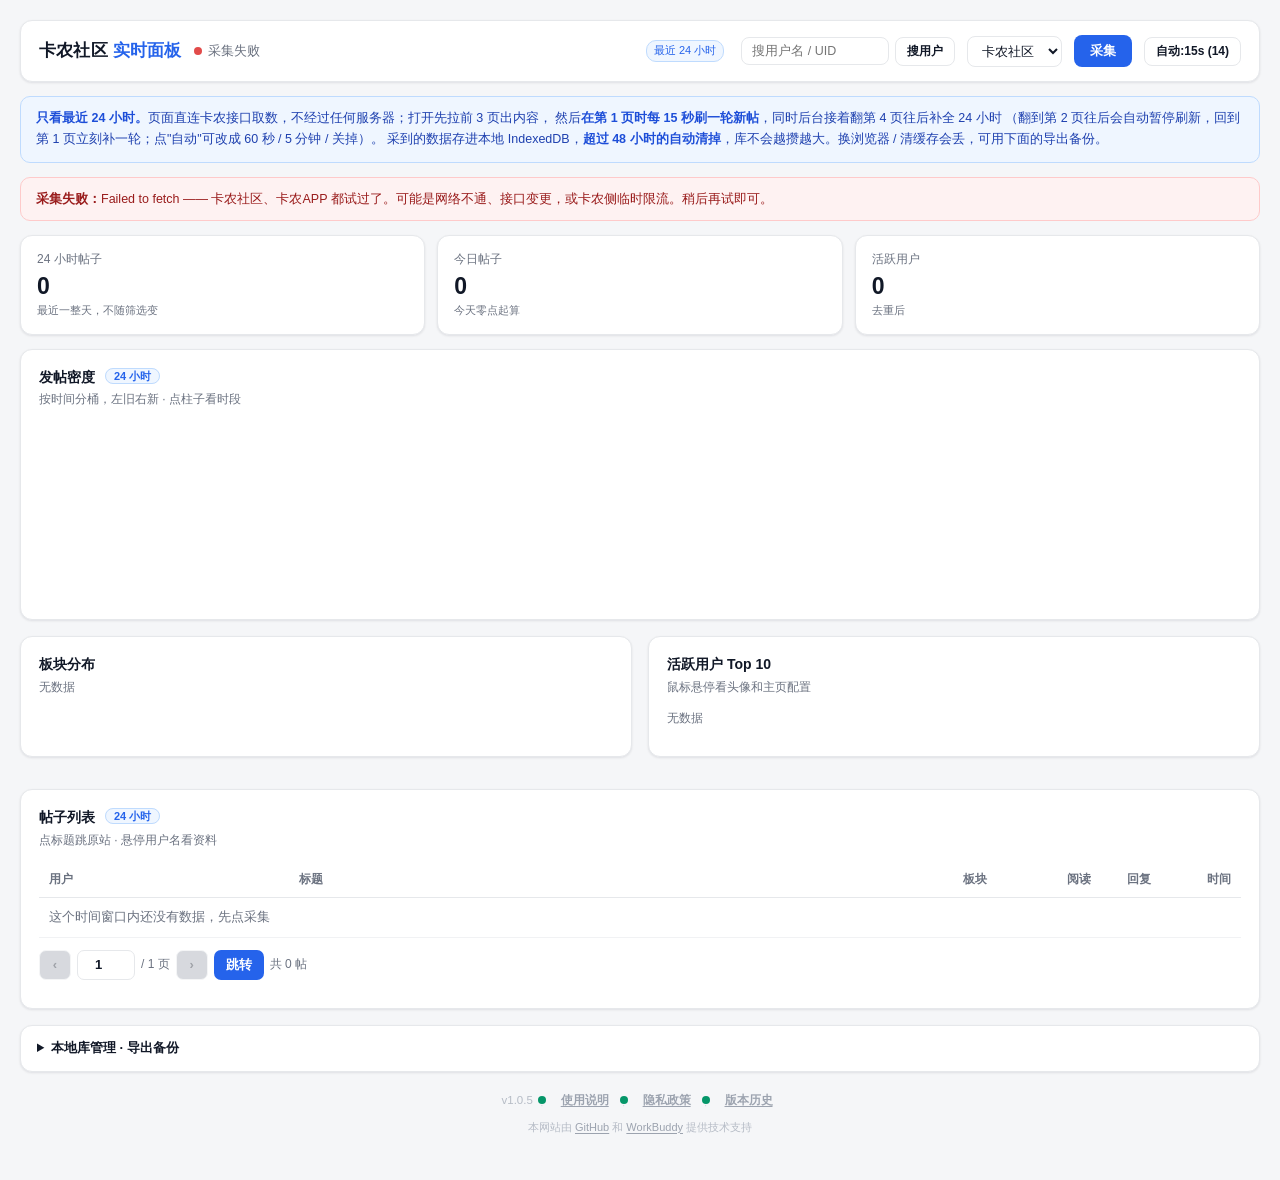
==== index.html @ 026015d4 "灯箱遮罩改纯黑: 浅色图不再被深蓝灰背景衬得发冷/偏蓝 原来是 rgba(17,24,39,.9) 偏蓝深灰, 白色截图/浅色图叠上去视觉上像被染蓝。 改成 rgba(0,0,0,.92), 对比中性" ====
<!DOCTYPE html>
<html lang="zh-CN">
<head>
<meta charset="utf-8">
<meta name="viewport" content="width=device-width,initial-scale=1">
<title>卡农社区实时面板</title>
<meta name="description" content="浏览器直连采集的卡农社区实时面板，数据存在本地，无需服务器">
<style>
  :root{
    --bg:#f5f6f8; --card:#ffffff; --line:#e6e8eb; --txt:#111827; --sub:#6b7280;
    --blue:#2563eb; --green:#059669;
    --shadow:0 1px 2px rgba(16,24,40,.04),0 1px 3px rgba(16,24,40,.06);
  }
  *{box-sizing:border-box;margin:0;padding:0}
  html{-webkit-text-size-adjust:100%}
  body{background:var(--bg);color:var(--txt);
    font-family:-apple-system,BlinkMacSystemFont,"Segoe UI","PingFang SC","Microsoft YaHei",sans-serif;
    font-size:14px;line-height:1.6;padding:20px;overflow-x:hidden}
  .wrap{max-width:1280px;margin:0 auto;width:100%}

  .top{display:flex;align-items:center;gap:12px;flex-wrap:wrap;
    background:var(--card);border:1px solid var(--line);border-radius:12px;
    padding:14px 18px;box-shadow:var(--shadow);margin-bottom:14px}
  .brand{font-size:17px;font-weight:700;letter-spacing:.2px}
  .brand span{color:var(--blue)}
  .dot{width:8px;height:8px;border-radius:50%;background:var(--green);
    margin-right:6px;display:inline-block;vertical-align:middle}
  .dot.run{animation:pulse 1.6s ease-in-out infinite}
  .dot.down{background:#e24b4a;animation:none}
  @keyframes pulse{0%,100%{opacity:1}50%{opacity:.35}}
  .meta{color:var(--sub);font-size:13px}
  .meta b{color:var(--txt);font-weight:600}
  .spacer{flex:1}
  button{background:var(--blue);color:#fff;border:0;border-radius:8px;padding:7px 16px;
    font-size:13px;font-weight:600;cursor:pointer;font-family:inherit}
  button:hover{background:#1d4ed8}
  button:disabled{background:#9ca3af;cursor:not-allowed}
  button.ghost{background:#fff;color:var(--txt);border:1px solid var(--line)}
  button.ghost:hover{background:#f3f4f6}
  button.sm{padding:5px 11px;font-size:12px}
  select{border:1px solid var(--line);border-radius:8px;padding:6px 10px;
    font-size:13px;font-family:inherit;background:#fff;color:var(--txt)}

  .grid{display:grid;grid-template-columns:repeat(auto-fit,minmax(150px,1fr));gap:12px;margin-bottom:14px}
  .kpi{background:var(--card);border:1px solid var(--line);border-radius:12px;
    padding:14px 16px;box-shadow:var(--shadow)}
  .kpi .lb{color:var(--sub);font-size:12px;margin-bottom:4px}
  .kpi .vl{font-size:23px;font-weight:700;font-variant-numeric:tabular-nums;line-height:1.2}
  .kpi .ex{color:var(--sub);font-size:11px;margin-top:2px}

  .row{display:grid;grid-template-columns:1fr 1fr;gap:16px;margin-bottom:16px}
  @media(max-width:900px){.row{grid-template-columns:1fr}}
  .panel{background:var(--card);border:1px solid var(--line);border-radius:12px;
    padding:16px 18px;box-shadow:var(--shadow);margin-bottom:16px}
  .panel h3{font-size:14px;font-weight:700;margin-bottom:2px}
  .panel .hint{color:var(--sub);font-size:12px;margin-bottom:12px}
  /* 页脚: 隐私政策入口, 灰小字, 不抢主内容 */
  .foot{text-align:center;margin:16px auto 24px}
  .foot .lk{background:none;border:0;padding:4px 6px;font-family:inherit;
    font-size:11.5px;color:#9ca3af;cursor:pointer;
    text-decoration:underline;text-underline-offset:2px}
  .foot .lk:hover{color:var(--blue)}
  .foot .ver{font-size:11.5px;color:#b6bcc6;font-variant-numeric:tabular-nums}
  .foot .dot{margin:0 5px;color:#d5d9e0;font-size:11.5px}
  .foot .cred{margin-top:7px;font-size:11px;color:#b6bcc6}
  .foot .cred a{color:#9ca3af;text-decoration:underline;text-underline-offset:2px}
  .foot .cred a:hover{color:var(--blue)}
  /* 隐私弹窗比资料卡宽, 内容还长: 给它自己的宽度 + 内部滚动 */
  #pop.wide{width:min(520px,calc(100vw - 36px))}
  #pop .pri{max-height:min(64vh,520px);overflow:auto;line-height:1.72;
    font-size:12.5px;color:#374151}
  #pop .pri h4{margin:0 0 10px;font-size:14px;color:var(--txt)}
  #pop .pri p{margin:0 0 9px}
  #pop .pri h5{margin:12px 0 5px;font-size:12.5px;color:var(--txt)}
  #pop .pri ul{margin:0 0 9px;padding-left:18px}
  #pop .pri li{margin:0 0 4px}
  #pop .pri code{font-family:ui-monospace,SFMono-Regular,Menlo,Consolas,monospace;
    font-size:11.5px;background:#f3f4f6;border-radius:4px;padding:1px 4px;word-break:break-all}
  #pop .pri .dim{color:var(--sub);font-size:11.5px;margin-top:12px}
  /* 全文弹窗: 标题 / 一行小信息 / 正文(可能带图) */
  #pop .fm{margin:0 0 10px;font-size:11.5px;color:var(--sub)}
  #pop .fx{white-space:pre-wrap;word-break:break-word;font-size:13px;line-height:1.8}
  /* 上面 #pop img 是给头像用的(54px 圆形), 会连正文图一起套进去 —— 这里必须把
     width/height/border-radius/object-fit 全部覆盖回来, 否则图全是 54px 小圆图 */
  #pop .fx img{width:auto;height:auto;max-width:100%;object-fit:contain;background:none;
    border-radius:8px;margin:9px 0;display:block;cursor:zoom-in}
  /* 搜出来的用户: 头像 + 名字 + 签名, 整行可点(点开资料卡) */
  #pop .sr{display:flex;align-items:center;gap:9px;padding:8px 6px;border-radius:8px;
    cursor:pointer;border-bottom:1px dashed #eceff3}
  #pop .sr:hover{background:#f6f8fa}
  #pop .sr .srhd{width:32px;height:32px;border-radius:50%;object-fit:cover;
    background:#eef0f3;flex:none}
  #pop .sr .srbd{flex:1;min-width:0}
  #pop .sr .srnm{font-size:13px;font-weight:600;color:var(--txt)}
  #pop .sr .srsg{font-size:11.5px;color:var(--sub);margin-top:2px;
    overflow:hidden;text-overflow:ellipsis;white-space:nowrap}
  #pop .sr .sruid{font-size:11px;color:var(--sub);flex:none;font-variant-numeric:tabular-nums}
  #pop .srhd.off,#pop .sr .srsg.off{opacity:.45}
  /* 命中关键词标黄。只对自己 esc 过的文本做, 不用接口那个 user_title(里面是 HTML) */
  #pop mark{background:#fef08a;color:inherit;border-radius:2px;padding:0 1px}
  #pop .fx.miss{color:var(--sub)}
  /* 表情: 正文和评论里都有 <img class="img-emoj">, 得跟文字同一行排(内联小图),
     不能像配图那样 display:block 占一整行, 也不能被头像规则套成 54px 圆图 */
  #pop .fx img.em,#pop .cm img.em{display:inline;width:auto;height:1.4em;
    vertical-align:-.3em;margin:0 1px;border-radius:0;background:none;cursor:default}
  /* 评论区: 挂在正文下面。默认不请求, 点「回复 N」或滚到底才加载(懒加载) */
  #pop .cmb{margin-top:14px;border-top:1px solid var(--line);padding-top:10px}
  #pop .cmb .more{display:block;width:100%;margin:0;padding:8px 0;border:0;
    background:#f6f8fa;border-radius:8px;color:var(--blue);font-size:12.5px;
    font-family:inherit;cursor:pointer}
  #pop .cmb .more:hover{background:#eef2f7}
  #pop .cmb .more[disabled]{color:var(--sub);cursor:default}
  #pop .cmb .nil{padding:15px 0;text-align:center;font-size:12px;color:var(--sub)}
  #pop .cm{display:flex;gap:9px;padding:9px 0;border-top:1px dashed #eceff3}
  #pop .cm:first-child{border-top:0}
  /* 头像规则 #pop img 是 54px, 评论头像要小得多 */
  #pop .cm .hd{width:24px;height:24px;border-radius:50%;object-fit:cover;
    background:#eef0f3;flex:none;margin-top:2px}
  #pop .cm .bd{flex:1;min-width:0}
  #pop .cm .th{display:flex;align-items:baseline;gap:6px;font-size:11.5px;color:var(--sub)}
  #pop .cm .un{font-weight:600;color:var(--txt);font-size:12.5px;cursor:pointer}
  #pop .cm .un:hover{color:var(--blue);text-decoration:underline}
  #pop .cm .op{color:#6d28d9;background:#f5f3ff;border-radius:9px;padding:0 6px;
    font-size:10.5px;font-weight:600;flex:none}
  #pop .cm .ap{margin-left:auto;flex:none}
  #pop .cm .tx{margin-top:3px;font-size:13px;line-height:1.75;color:#374151;
    white-space:pre-wrap;word-break:break-word}
  /* 评论里的图: 上面 #pop img(头像规则)会把没带 class 的图压成 54px 圆图, 这里统一兜住;
     同时原图动辄上千像素宽, 在 680px 弹窗里会撑满一屏 —— 限到 300px。
     头像(.hd)和表情(.em)在下面各自覆盖 */
  #pop .cm img{display:block;width:auto;height:auto;max-width:min(100%,300px);
    max-height:340px;object-fit:contain;background:none;border-radius:6px;
    margin:6px 0;cursor:zoom-in}
  #pop .cm .qt{margin-top:4px;padding:6px 9px;background:#f6f8fa;border-radius:6px;
    border-left:2px solid #dbe2ea;font-size:12px;color:var(--sub);line-height:1.7}
  #pop .cm .qt b{color:#475569;font-weight:600;margin-right:4px}
  /* meta 行里的「回复 N」可点 —— 点了才去加载评论 */
  #pop .fm .rp{color:var(--blue);cursor:pointer;border-bottom:1px dashed #bfdbfe}
  #pop .fm .rp:hover{color:#1d4ed8}
  /* 读全文的弹窗比文档弹窗再宽一点, 图才看得清 */
  #pop.wide.pic{width:min(680px,calc(100vw - 36px))}
  #pop.wide.pic .pri{max-height:min(74vh,760px)}
  .wtag{font-size:11px;font-weight:600;color:var(--blue);background:#eff6ff;
    border:1px solid #bfdbfe;border-radius:10px;padding:1px 8px;
    margin-left:6px;vertical-align:2px;white-space:nowrap}

  .bars{display:flex;align-items:flex-end;gap:2px;height:150px}
  .bars .b{flex:1;background:linear-gradient(180deg,#60a5fa,#2563eb);border-radius:3px 3px 0 0;
    min-height:2px;position:relative;transition:height .4s ease;cursor:pointer}
  .bars .b:hover{background:linear-gradient(180deg,#818cf8,#4f46e5)}
  /* 选中态必须写在 :hover 之后: 两者特异性相同(都是 3 个类), 后写的赢,
     否则鼠标停在选中的柱子上会闪回 hover 色 */
  .bars .b.on{background:linear-gradient(180deg,#fbbf24,#f59e0b)}
  .axis{display:flex;justify-content:space-between;color:var(--sub);font-size:11px;margin-top:6px}
  /* 点柱子后在这里显示它代表的时段, 空着时占位避免布局跳 */
  .pick{margin-top:8px;font-size:12px;color:var(--sub);min-height:18px}
  .pick b{color:var(--txt);font-variant-numeric:tabular-nums}

  .hbars{display:flex;flex-direction:column;gap:9px}
  .hb{display:grid;grid-template-columns:112px 1fr 46px;align-items:center;gap:10px;font-size:12.5px}
  .hb .nm{overflow:hidden;text-overflow:ellipsis;white-space:nowrap}
  .hb .tr{background:#f1f3f5;border-radius:5px;height:16px;overflow:hidden}
  .hb .fl{height:100%;border-radius:5px;background:linear-gradient(90deg,#a78bfa,#7c3aed);
    transition:width .5s ease}
  .hb .ct{text-align:right;color:var(--sub);font-variant-numeric:tabular-nums}

  table{width:100%;border-collapse:collapse;font-size:13px;table-layout:fixed}
  /* 列宽: 标题列不写宽度, 吃剩下的空间。用户名要给足(常见 4~10 个汉字),
     标题被截在 42 字左右, 再宽也是空着, 所以让给用户名。 */
  .c-usr{width:250px}
  .c-bd{width:88px}
  .c-n1,.c-n2{width:60px}
  .c-tm{width:80px}
  th{text-align:left;color:var(--sub);font-weight:600;font-size:12px;
    padding:8px 10px;border-bottom:1px solid var(--line);white-space:nowrap}
  td{padding:9px 10px;border-bottom:1px solid #f1f2f4;vertical-align:top}
  th.num{text-align:right}
  td.num{text-align:right;font-variant-numeric:tabular-nums}
  .tt{display:-webkit-box;-webkit-line-clamp:2;-webkit-box-orient:vertical;
    overflow:hidden;line-height:1.45}
  .tt a{color:var(--txt);text-decoration:none}
  .tt a:hover{color:var(--blue)}
  /* "全文"按钮: 标题被截在 42 字左右, 写不下的都进了正文, 只在正文更长时才给 */
  .fb{margin-left:7px;padding:1px 8px;border:1px solid var(--line);background:#fff;
    color:var(--blue);border-radius:20px;font-size:11px;font-family:inherit;
    cursor:pointer;white-space:nowrap}
  .fb:hover{background:#eff6ff}
  .tag{display:inline-block;font-size:11px;padding:1px 7px;border-radius:10px;
    background:#eff6ff;color:var(--blue);border:1px solid #bfdbfe;margin-right:5px}
  .tag.g{background:#ecfdf5;color:var(--green);border-color:#a7f3d0}
  /* 缩略图跟在标题下面, 不单独占一列 */
  .thumbs{display:flex;gap:6px;flex-wrap:wrap;margin-top:6px}
  .thumb{width:46px;height:46px;object-fit:cover;border-radius:6px;background:#f1f3f5;
    border:1px solid var(--line);cursor:zoom-in;transition:transform .15s ease}
  .thumb:hover{transform:scale(1.08);border-color:var(--blue)}
  /* 灯箱: 点缩略图看大图 */
  .lightbox{position:fixed;inset:0;background:rgba(0,0,0,.92);display:none;
    align-items:center;justify-content:center;z-index:9999;padding:24px}
  .lightbox.on{display:flex}
  .lightbox img{max-width:96%;max-height:88vh;object-fit:contain;border-radius:10px;background:#fff}
  /* 叉号必须用 SVG 画, 不能用 "×" 字符: × 的字形只占 cap-height 区域,
     下方 descender 是空的, 视觉中心比行盒中心偏上, 怎么调 line-height
     都跟圆圈不同心。SVG 路径是对称的, 天然居中。 */
  .lb-close{position:absolute;top:18px;right:18px;width:40px;height:40px;
    display:flex;align-items:center;justify-content:center;padding:0;
    background:rgba(255,255,255,.14);color:#fff;border:0;border-radius:50%;cursor:pointer}
  .lb-close:hover{background:rgba(255,255,255,.26)}
  /* 多图左右切换。小屏也要能点, 触控区不小于 44px */
  .lb-nav{position:absolute;top:50%;margin-top:-22px;width:44px;height:44px;
    display:flex;align-items:center;justify-content:center;padding:0;
    background:rgba(255,255,255,.14);color:#fff;border:0;border-radius:50%;cursor:pointer}
  .lb-nav:hover{background:rgba(255,255,255,.26)}
  .lb-nav.prev{left:14px}
  .lb-nav.next{right:14px}
  .lb-nav[hidden]{display:none}          /* 单图时两个箭头都不出现 */
  /* 子元素的点事件全部忽略, 否则 e.target 会变成 svg/path,
     判断"点在按钮上"就失效了 */
  .lb-close svg,.lb-nav svg{pointer-events:none}
  .lb-count{position:absolute;left:50%;bottom:18px;transform:translateX(-50%);
    color:#fff;font-size:13px;background:rgba(0,0,0,.45);
    padding:5px 13px;border-radius:20px;font-variant-numeric:tabular-nums}
  .pager{display:flex;align-items:center;gap:6px;flex-wrap:wrap;margin-top:12px}
  .pg{min-width:32px;height:30px;padding:0 9px;border:1px solid var(--line);
    background:#fff;color:var(--txt);border-radius:7px;font-size:13px;
    font-weight:600;cursor:pointer;font-family:inherit}
  .pg:hover:not(:disabled):not(.on){background:#f3f4f6}
  .pg.on{background:var(--blue);border-color:var(--blue);color:#fff}
  .pg:disabled{opacity:.4;cursor:not-allowed}
  /* 帖子多的时候有八九十页, 铺按钮点不完 —— 改成"翻页 + 直接输页码" */
  .pgn{width:58px;height:30px;border:1px solid var(--line);border-radius:7px;
    text-align:center;font-size:13px;font-weight:600;font-family:inherit;
    color:var(--txt);background:#fff;padding:0 4px}
  .pgt{color:var(--sub);font-size:12px}
  .pggo{height:30px;padding:0 12px;border:0;background:var(--blue);color:#fff;
    border-radius:7px;font-size:13px;font-weight:600;cursor:pointer;font-family:inherit}
  .pgc{color:#6b7280;font-size:12px}

  .av{width:28px;height:28px;border-radius:50%;object-fit:cover;background:#eef0f3;
    vertical-align:middle;margin-right:7px;flex:0 0 auto}
  .usr{display:flex;align-items:center;overflow:hidden;cursor:pointer}
  .usr:active{opacity:.6}
  .usr .nm{flex:1 1 auto;min-width:0;overflow:hidden;text-overflow:ellipsis;white-space:nowrap}
  /* 用户组徽章: 取自 userHomev3 的 group_name, 和 getUserInfo 的「用户组」一致, 不用多请求 */
  .grp{display:none;flex:0 0 auto;font-size:11px;color:#6d28d9;background:#f5f3ff;
    border:1px solid #ddd6fe;border-radius:5px;padding:1px 5px;margin-left:6px;
    white-space:nowrap;line-height:1.5}
  /* 小屏用的元信息行(时间/阅读/回复), 桌面端有表头就不需要 */
  .met{display:none;align-items:center;font-size:12px;color:var(--sub);
    margin-top:6px;white-space:nowrap}
  .met i{font-style:normal;margin-right:3px}
  .met b{color:var(--txt);font-weight:600;font-variant-numeric:tabular-nums}
  .met .sep{margin:0 7px;color:#d1d5db}
  /* 信息流里的「回复 N」: 做成按钮, 点了开评论弹窗。
     <button> 自带焦点环 —— 点完会留一圈蓝框, 看着像没点掉的高亮。去掉它,
     悬停/聚焦统一用下划线反馈(键盘用户照样看得出焦点在哪)。 */
  .rc{margin:0;padding:0;border:0;background:none;font:inherit;color:var(--blue);
    cursor:pointer;font-variant-numeric:tabular-nums;
    -webkit-tap-highlight-color:transparent}
  .rc:hover,.rc:focus,.rc:focus-visible{text-decoration:underline;outline:none}
  /* 顶部搜用户 */
  .qbox{display:flex;align-items:center;gap:6px}
  .qbox input{border:1px solid var(--line);border-radius:8px;padding:6px 10px;
    font-family:inherit;font-size:12.5px;width:148px;color:var(--txt);background:#fff}
  .qbox input:focus{outline:none;border-color:var(--blue)}
  .qbox input::-webkit-search-cancel-button{cursor:pointer}

  .note{background:#eff6ff;border:1px solid #bfdbfe;border-radius:10px;
    padding:11px 15px;margin-bottom:14px;font-size:12.5px;color:#1e40af;line-height:1.7}
  .note b{color:#1d4ed8}
  .warn{background:#fffbeb;border:1px solid #fde68a;border-radius:10px;
    padding:11px 15px;margin-bottom:14px;font-size:12.5px;color:#78350f;line-height:1.7}
  .warn b{color:#92400e}
  .err{background:#fef2f2;border:1px solid #fecaca;border-radius:10px;
    padding:11px 15px;margin-bottom:14px;font-size:12.5px;color:#991b1b;display:none}
  /* 微信 / QQ 里打不开下载, 提前把出路写在导出按钮下面(琥珀色, 跟上面的报错区分开) */
  .apptip{display:none;margin-top:10px;background:#fffbeb;border:1px solid #fde68a;
    border-radius:10px;padding:10px 13px;font-size:12.5px;color:#92400e;line-height:1.65}
  .apptip b{color:#b45309}

  #msk{position:fixed;inset:0;background:rgba(15,23,42,.42);z-index:98;display:none}
  /* 用户资料卡: 点用户名弹出。手机没有 hover, 所以是点开 + 关闭按钮, 不是悬停浮层 */
  #pop{position:fixed;z-index:99;display:none;background:#fff;border:1px solid var(--line);
    border-radius:14px;box-shadow:0 12px 40px rgba(15,23,42,.22);padding:17px 16px 16px;
    width:274px;max-width:calc(100vw - 36px);font-size:13px;pointer-events:auto;
    left:50%;top:50%;transform:translate(-50%,-50%)}
  #pop img{width:54px;height:54px;border-radius:50%;object-fit:cover;background:#eef0f3;
    flex:0 0 auto}
  #pop .nm2{font-weight:700;font-size:14.5px;color:var(--txt);text-decoration:none;
    display:inline-block;max-width:170px;overflow:hidden;text-overflow:ellipsis;
    white-space:nowrap;vertical-align:bottom}
  #pop .nm2:hover{text-decoration:underline}
  #pop .rd{color:var(--sub);font-size:12px;margin-top:3px}
  #pop .st{display:flex;gap:16px;margin-top:11px;padding-top:11px;
    border-top:1px solid var(--line);font-size:12px;color:var(--sub)}
  #pop .st b{display:block;font-size:15px;color:var(--txt);font-variant-numeric:tabular-nums}
  /* 个性签名: 跟"用户组"同一套 .kv 布局(左标签 / 右内容), 只是内容色改成正文灰 */
  #pop .kv.sg{align-items:baseline;gap:12px}
  #pop .kv.sg span{flex:none}
  #pop .kv.sg b{flex:1;min-width:0;color:#374151;font-weight:400;
    font-size:12px;line-height:1.55;text-align:right;word-break:break-word}
  /* 灰框: 锁主页 和 被隐藏的板块(动态/荣誉/帖子)都用它 —— 都是"看不到",
     没必要一个琥珀一个灰去区分。看得到的板块不显示, 只报看不见的。 */
  #pop .lm{margin-top:9px;font-size:12px;color:#334155;background:#f1f5f9;
    border:1px solid #cbd5e1;border-radius:8px;padding:6px 9px}
  #pop .hid{margin-top:7px;font-size:12px;color:#334155;background:#f1f5f9;
    border:1px solid #cbd5e1;border-radius:8px;padding:6px 9px}
  /* 封禁提示: 红框, 跟上面灰框(锁主页/板块不可见)区分 —— 那是"看不到", 这是"被处罚" */
  #pop .ban{display:flex;gap:7px;align-items:flex-start;margin-top:9px;
    font-size:12px;color:#991b1b;background:#fef2f2;
    border:1px solid #fecaca;border-radius:8px;padding:7px 9px;line-height:1.5}
  #pop .ban svg{flex:none;width:14px;height:14px;margin-top:2px}
  #pop .ban .bt{font-weight:700}
  #pop .ban .bd{color:#b91c1c;margin-top:2px}
  #pop .hid .hr{display:flex;justify-content:space-between;gap:10px}
  #pop .hid .hr + .hr{margin-top:3px;padding-top:3px;border-top:1px dashed #dbe2ea}
  #pop .hid .hr b{font-weight:600;color:#475569}
  #pop .kv{display:flex;justify-content:space-between;align-items:center;
    margin-top:9px;font-size:12px;color:var(--sub)}
  #pop .kv b{color:#6d28d9;font-size:12.5px}
  /* 动态/帖子的权限说明(仅粉丝可见 / 仅自己可见): 琥珀色, 跟上面"锁主页"一个色系 */
  /* 资料框: 换另一端去查(有人锁了主页, 换端往往能看到) */
  /* 左: 资料来源   右: 换端(灰色小字, 不抢蓝色"打开主页"的视觉) */
  /* 来源圆圈组: 就占一行靠右摆(以前左边还有"资料来源"四个字, 现在去掉了) */
  #pop .tail{display:flex;align-items:baseline;justify-content:flex-end;
    gap:8px 10px;margin-top:12px;flex-wrap:wrap}
  /* 来源切换做成圆圈单选: 几个来源一次全列出来, 点一下直达 ——
     以前只给"下一个", 想换到第三个得连点两下 */
  #pop .srcs{display:flex;gap:10px;flex-wrap:wrap;justify-content:flex-end}
  #pop .sw{margin:0;padding:0;border:0;background:none;font-family:inherit;
    font-size:11px;color:#9ca3af;cursor:pointer;
    display:inline-flex;align-items:center;gap:4px;white-space:nowrap}
  #pop .sw i{flex:none;width:11px;height:11px;border:1px solid #d1d5db;
    border-radius:50%;background:none}
  #pop .sw:hover{color:var(--blue)}
  #pop .sw:hover i{border-color:var(--blue)}
  #pop .sw.on{color:var(--blue);font-weight:600}
  /* 选中: 圈变蓝 + 中心一个实心点。用 radial-gradient 挖空中间, 不依赖弹窗底色 */
  #pop .sw.on i{border-color:var(--blue);
    background:radial-gradient(circle at 50% 50%, var(--blue) 0 2.5px, transparent 3px)}
  #pop .go{display:block;margin-top:11px;text-align:center;padding:8px 0;
    background:var(--blue);color:#fff;border-radius:9px;text-decoration:none;
    font-weight:600;font-size:13px}
  #pop .x{position:absolute;top:9px;right:10px;width:28px;height:28px;
    display:flex;align-items:center;justify-content:center;padding:0;
    border:0;background:#f3f4f6;color:#6b7280;border-radius:50%;cursor:pointer}
  #pop .x svg{pointer-events:none}
  #pop .x:hover{background:#e5e7eb;color:var(--txt)}

  details{background:var(--card);border:1px solid var(--line);border-radius:12px;
    padding:12px 16px;box-shadow:var(--shadow);margin-bottom:16px}
  summary{cursor:pointer;font-size:13px;font-weight:700;color:var(--txt)}
  details .body{margin-top:12px;font-size:12.5px;color:var(--sub);line-height:1.8}
  details .body b{color:var(--txt)}
  .kv{display:grid;grid-template-columns:auto 1fr;gap:4px 14px;margin:8px 0}
  .kv span:nth-child(odd){color:var(--sub)}
  .kv span:nth-child(even){color:var(--txt);font-variant-numeric:tabular-nums}
  /* 请求标识(UA)有 150+ 字符, 手机上单行省略号等于没写。默认截 2 行, 点「展开」看全。
     注意 .uat 是 .uav 的长子, 会被上面 nth-child(odd) 套成灰色, 得自己把颜色定回来 */
  .uav{font-size:12px;line-height:1.55;color:var(--txt)}
  .uat{display:-webkit-box;-webkit-line-clamp:2;-webkit-box-orient:vertical;
    overflow:hidden;word-break:break-all;color:var(--txt)}
  .uav.open .uat{display:block;overflow:visible;-webkit-line-clamp:99}
  .uab{margin-left:6px;padding:0;border:0;background:none;font:inherit;font-size:12px;
    color:var(--blue);cursor:pointer}
  .uab:hover,.uab:focus,.uab:focus-visible{text-decoration:underline;outline:none}
  .uab{display:none}
  /* 中等屏(641~1000px): 总宽变窄了, 用户名列跟着收一点, 否则标题被挤得没地方。
     跟下面的 640px 块互斥(小屏整张表变成卡片, 列宽本来就不生效)。 */
  @media(min-width:641px) and (max-width:1000px){
    .c-usr{width:186px}
    .c-bd{width:80px}
    .c-tm{width:74px}
  }
  /* 小屏卡片布局。必须放在样式表最后面 —— .met{display:none} 写在前面,
     同优先级下"后写的赢", 早放会被它盖掉, 那行就永远不显示。 */
  @media(max-width:640px){
    table,tbody,td{display:block;width:auto}
    thead,colgroup{display:none}
    table{table-layout:auto}
    /* 不用 flex-wrap: 它会让元信息随机换行, 阅读/回复被拆散。
       改成 grid 明确分行, 时间/阅读/回复合成 .met 独占最后一行 */
    tr{display:grid;grid-template-columns:auto 1fr;align-items:start;
       grid-template-areas:"tit tit" "usr brd" "met met";
       gap:7px 10px;padding:12px 0;border-bottom:1px solid #f1f2f4}
    td{border:0;padding:0}
    td:nth-child(2){grid-area:tit}
    td:nth-child(3){grid-area:brd;text-align:right}
    /* 原来独立的时间/阅读/回复三列在小屏隐藏, 改由 .met 一行显示 */
    td:nth-child(4),td:nth-child(5),td:nth-child(6){display:none}
    /* td1 拆成 contents, 让 .usr 和 .met 各自成为网格项 ——
       否则 .met 困在"用户"列里, 会被用户名宽度挤压 */
    td:nth-child(1){display:contents}
    td:nth-child(1) > .usr{grid-area:usr}
    .met{display:flex;grid-area:met;margin-top:0}
    .av{width:30px;height:30px}
    /* 多张图必须横排, 不换行; 放不下就横向滑 */
    .thumbs{flex-wrap:nowrap;overflow-x:auto;margin-top:7px;padding-bottom:2px}
    .thumb{width:58px;height:58px;flex:0 0 auto}
    .thumb:hover{transform:none}
    .tt{-webkit-line-clamp:3}
    /* 灯箱: 屏幕窄, 箭头靠边收一点, 别压住图 */
    .lb-nav{width:40px;height:40px;margin-top:-20px}
    .lb-nav.prev{left:6px}
    .lb-nav.next{right:6px}
    .lb-close{top:12px;right:12px;width:36px;height:36px}
    /* 搜索框在小屏独占一行, 否则跟 select 挤在一起放不下 */
    .qbox{flex:1 1 100%;order:9}
    .qbox input{flex:1;width:auto;min-width:0}
  }
</style>
</head>
<body>
<!-- 关了 JS 就只剩一堆空壳: 数据全靠浏览器直连接口取, 没有脚本什么都跑不起来。
     这里既提示, 也把空面板藏掉, 免得看着像"坏了但不知道哪坏了"。 -->
<noscript>
  <style>.grid,.panel,.row,details,.note{display:none!important}</style>
  <div class="wrap">
    <div class="err" style="display:block">
      <b>这个页面需要 JavaScript 才能工作，当前已被禁用。</b><br>
      帖子是你自己的浏览器直接向卡农接口请求的、存在浏览器本地库里，
      没有脚本就取不到数据，页面只剩空壳。<br>
      请在浏览器设置里打开 JavaScript（手机浏览器一般在「设置 → 网站设置 / 高级」里），
      然后刷新本页。
    </div>
  </div>
</noscript>
<div class="wrap">

  <div class="top">
    <div class="brand">卡农社区 <span>实时面板</span></div>
    <div class="meta"><span class="dot" id="dot"></span><span id="state">正在打开本地库…</span></div>
    <div class="spacer"></div>
    <div class="tag" id="tsTag">最近 24 小时</div>
    <div class="qbox" id="qbox">
      <input id="q" type="search" placeholder="搜用户名 / UID" autocomplete="off" maxlength="24">
      <button id="qbtn" class="ghost sm">搜用户</button>
    </div>
    <!-- 这个下拉只管"搜用户 / 查资料"去哪个端问, 三个来源都在。
         采集不走这里 —— 采集有自己固定的主备序列(见 feedHosts): 卡农社区为主,
         采不到自动换卡农APP。卡农之家只查询、不采集 -->
    <select id="host" title="搜用户 / 个人资料用哪个来源（三个都可以）。采集固定走卡农社区，采不到自动换卡农APP，跟这里的选项无关">
      <option value="https://my.kanong01.com" data-cat="7" data-feed="1">卡农社区</option>
      <option value="https://fen.kanong01.com" data-cat="27" data-feed="1">卡农APP</option>
      <!-- 卡农之家: 第三个 APP。接口路径跟上面两个一样, cat_id=25 是「【首页】羊毛」。
           实测快刷 1996 条: 169 羊毛交流 ×1476 / 285 老哥生活 ×441 / 282 羊毛专区 ×79
           —— 三个板块都有, 只是 282 比例低(约 4%), 前两页翻不到, 要往下翻才出现。
           不标 data-feed: 这个端翻页特别浅(20 页才回溯 4 小时), 补全 24 小时要一百多页,
           太慢 —— 只留着查资料, 不参与采集。
           它还有一套圈子长文(cat 1/6/7/8/9, id 是小数字 + type_value 是圈子 id), 别往这边混 -->
      <option value="https://dai.kanongwang.com" data-cat="25">卡农之家</option>
    </select>
    <button id="btn">采集</button>
    <button id="auto" class="ghost sm">自动:15s</button>
  </div>

  <div class="note" id="topNote">
      <b>只看最近 24 小时。</b>页面直连卡农接口取数，不经过任何服务器；打开先拉前 3 页出内容，
      然后<b>在第 1 页时每 15 秒刷一轮新帖</b>，同时后台接着翻第 4 页往后补全 24 小时
      （翻到第 2 页往后会自动暂停刷新，回到第 1 页立刻补一轮；点"自动"可改成 60 秒 / 5 分钟 / 关掉）。
      采到的数据存进本地 IndexedDB，<b>超过 48 小时的自动清掉</b>，库不会越攒越大。换浏览器 / 清缓存会丢，可用下面的导出备份。
  </div>

  <div class="warn" id="dbWarn" style="display:none">
    <b>本地存储不可用</b>（可能是隐私模式）。本次数据只在内存里，关掉页面就没了。
  </div>

  <div class="err" id="err"></div>

  <div class="grid" id="kpis"></div>

  <div class="panel">
    <h3>发帖密度 <span class="wtag" id="tsTag">24 小时</span></h3>
    <div class="hint" id="tsHint">按时间分桶，左旧右新 · 点柱子看时段</div>
    <div class="bars" id="ts"></div>
    <div class="axis" id="tsAxis"></div>
    <div class="pick" id="tsPick"></div>
  </div>

  <div class="row">
    <div class="panel">
      <h3>板块分布</h3>
      <div class="hbars" id="boards"></div>
    </div>
    <div class="panel">
      <h3>活跃用户 Top 10</h3>
      <div class="hint">鼠标悬停看头像和主页配置</div>
      <div class="hbars" id="users"></div>
    </div>
  </div>

  <div class="panel">
    <h3>帖子列表 <span class="wtag" id="listTag">24 小时</span></h3>
    <div class="hint">点标题跳原站 · 悬停用户名看资料</div>
    <table>
      <colgroup>
        <col class="c-usr"><col>
        <col class="c-bd"><col class="c-n1"><col class="c-n2"><col class="c-tm">
      </colgroup>
      <thead><tr>
        <th>用户</th><th>标题</th><th>板块</th>
        <th class="num">阅读</th><th class="num">回复</th><th class="num">时间</th>
      </tr></thead>
      <tbody id="rows"></tbody>
    </table>
    <div class="pager" id="pager"></div>
    <div class="hint" style="text-align:center" id="pgHint"></div>
  </div>

  <details>
    <summary>本地库管理 · 导出备份</summary>
    <div class="body">
      <div class="kv" id="dbStat"></div>
      <div style="display:flex;gap:8px;flex-wrap:wrap;margin-top:10px">
        <button class="ghost sm" id="btnExport">导出 JSON</button>
        <button class="ghost sm" id="btnImport">导入 JSON</button>
        <button class="ghost sm" id="btnWipe">清空本地库</button>
        <input type="file" id="fileIn" accept=".json" style="display:none">
      </div>
      <!-- 微信 / QQ 内置浏览器里下载不生效, 这条提示由 JS 填内容并显示 -->
      <div class="apptip" id="expTip"></div>
    </div>
  </details>

</div>

<div id="msk"></div>
<div id="pop"></div>
<footer class="foot">
  <div class="fl"><span class="ver">v1.0.5</span><span class="dot">·</span>
  <button class="lk" id="btnHelp">使用说明</button><span class="dot">·</span>
  <button class="lk" id="btnPrivacy">隐私政策</button><span class="dot">·</span>
  <button class="lk" id="btnChangelog">版本历史</button></div>
  <div class="cred">本网站由 <a href="https://github.com" target="_blank" rel="noreferrer">GitHub</a>
    和 <a href="https://www.workbuddy.cn" target="_blank" rel="noreferrer">WorkBuddy</a> 提供技术支持</div>
</footer>
<div class="lightbox" id="lb">
  <button class="lb-close" id="lbClose" aria-label="关闭">
    <svg viewBox="0 0 24 24" width="19" height="19" fill="none" stroke="currentColor"
         stroke-width="2.2" stroke-linecap="round"><path d="M6 6l12 12M18 6L6 18"/></svg>
  </button>
  <button class="lb-nav prev" id="lbPrev" aria-label="上一张" hidden>
    <svg viewBox="0 0 24 24" width="24" height="24" fill="none" stroke="currentColor"
         stroke-width="2" stroke-linecap="round" stroke-linejoin="round"><path d="M15 4l-8 8 8 8"/></svg>
  </button>
  <button class="lb-nav next" id="lbNext" aria-label="下一张" hidden>
    <svg viewBox="0 0 24 24" width="24" height="24" fill="none" stroke="currentColor"
         stroke-width="2" stroke-linecap="round" stroke-linejoin="round"><path d="M9 4l8 8-8 8"/></svg>
  </button>
  <!-- onerror: 大图挂了(防盗链/过期)就藏起来, 别留一个裂图图标。
       注意内联事件里访问不到页面脚本的 const $(它不是 window 属性), 只能用 getElementById -->
  <img id="lbImg" src="" alt=""
       onerror="this.style.visibility='hidden';var c=document.getElementById('lbCount');if(c)c.textContent='图片加载失败'">
  <div class="lb-count" id="lbCount"></div>
</div>

<script>
"use strict";

const FID_NAMES = {"169":"羊毛交流","282":"羊毛专区","285":"老哥生活"};
// 实测: step 越大反而拿得越少(step=500 时第 4 页就空), 200 是稳定值
const STEP = 200;
const PAGE_SIZE = 20;
const DB_NAME = "kanong-direct";
const DB_VER = 1;
const STAT_MAX = 60000;      // 统计时最多读多少条, 防卡

// 只看最近 24 小时 —— 接口回不去 7 天, 硬翻也没用, 所以不做深度选项
const WIN_H   = 24;          // 统计窗口(小时), 固定
const GOAL_H  = 24;          // 采集目标: 回溯到 24 小时前就停
const KEEP_H  = 48;          // 库里最多留这么久, 超了自动删(库恒定几百 KB)
const MAX_PAGE = 40;         // 单次采集最多翻多少页, 防失控
const FRESH_PAGE = 3;        // 快刷只翻前几页: 新帖都在最前面, 不用往下找
const AUTO_STEPS = [15000, 60000, 300000, 0];   // 自动档位: 15s -> 60s -> 5min -> 关

let ALL = [];                // 库内全量(倒序)
let VIEW = [];               // 当前时间窗口
let page = 1;
let busy = false;
// 默认 15 秒刷一轮新帖(只翻前几页, 很轻); 点"自动"切 60s -> 5min -> 关
const AUTO_DEFAULT = AUTO_STEPS[0];
let autoMs = AUTO_DEFAULT;
let autoLeft = AUTO_DEFAULT / 1000;
// 定时刷新走快刷, 不要每 15 秒都去重翻 24 小时
const refresh = () => collect(false);
// 只在第 1 页自动刷新 —— 翻到第 2 页往后是在翻旧帖, 列表被新数据重排会跳走, 打扰阅读。
// 回到第 1 页时立刻补一轮, 不用干等倒计时。
const canAuto = () => page === 1;
let pendingFresh = false;    // 补全过程中攒下的刷新请求, 由补全在翻页间隙插空执行
let lastFreshAt = 0;         // 上次快刷时刻, 用来限流(补全途中别刷太勤)
let dbOk = true;

const avatarCache = new Map();
const avatarFail = new Map();    // uid -> 下次可重试的时间戳, 防失败后疯狂重试
const homeCache = new Map();
const $ = (id) => document.getElementById(id);

// ---------------------------------------------------------------- 工具
function fmtAgo(ts){
  const s = Math.floor(Date.now()/1000) - ts;
  if (s < 60) return "刚刚";
  if (s < 3600) return Math.floor(s/60) + "分前";
  if (s < 86400) return Math.floor(s/3600) + "小时前";
  return Math.floor(s/86400) + "天前";
}
function fmtClock(ts){
  const d = new Date(ts*1000);
  const p = (n) => String(n).padStart(2,"0");
  return p(d.getMonth()+1)+"-"+p(d.getDate())+" "+p(d.getHours())+":"+p(d.getMinutes());
}
function esc(s){
  return String(s==null?"":s).replace(/[&<>"']/g, (c) =>
    ({"&":"&amp;","<":"&lt;",">":"&gt;",'"':"&quot;","'":"&#39;"}[c]));
}
// 两端的数值字段类型不一致 —— my 端 click 是数字 78, fen 端是字符串 "78阅读"。
// JS 里 0 + "78阅读" 不报错而是拼成字符串, 累加出来是一坨垃圾。
// 所以入库前一律规范化, 别指望下游各自处理。
function num(v){
  if (typeof v === "number") return isFinite(v) ? v : 0;
  if (typeof v === "string"){
    const m = v.match(/\d+/);
    return m ? parseInt(m[0], 10) : 0;
  }
  return 0;
}
function norm(it){
  if (!it || typeof it !== "object") return it;
  it.click = num(it.click);
  it.comment_count = num(it.comment_count);
  it.publish_time = num(it.publish_time);
  return it;
}
function boardOf(p){ return FID_NAMES[String(p.type_value)] || ("板块" + p.type_value); }
// 信息流里的「回复 N」做成按钮: 点开一个只放评论的弹窗, 进去才请求(列表页一条都不发)。
// 0 回复不给按钮 —— 点了也是空弹窗。zero 是 0 时显示的样子(两处排版不一样)。
// withWord: 小屏那行要把「回复」两个字也包进按钮(用户在意的是整块可点, 不只是数字)
function rcBtn(p, zero, withWord){
  const n = num(p.comment_count);
  if (n <= 0) return zero;
  return '<button class="rc" data-cmt="' + esc(p.id) + '" title="查看回复">'
       + (withWord ? '<i>回复</i>' : "") + n + '</button>';
}
// 接口给的 tburl 和 url 其实是同一个地址(只有水印, 没有缩放) ——
// 按 46px 显示却下载上百 KB 原图太浪费, 自己插一段 OSS resize。实测 109KB -> 6KB。
// 灯箱仍然用原图 url, 保证放大后清晰。
function thumbUrl(u){
  if (!u) return "";
  if (u.indexOf("x-oss-process=image/") >= 0)
    return u.replace("x-oss-process=image/", "x-oss-process=image/resize,w_160/");
  return u;
}
// 窄屏(手机)判定: 跟 CSS 的 640px 断点保持一致; 有的手机 UA 带 Mobile 但宽度算桌面, 一并算手机
function isPhone(){
  try{ if (window.matchMedia("(max-width:640px)").matches) return true; }catch(e){}
  return /Android|iPhone|iPad|iPod|Mobile/i.test(navigator.userAgent || "");
}
// 微信 / QQ 内置浏览器会把 a[download] + blob 的下载拦掉: 点了要么没反应,
// 要么跳一片乱码的 JSON。这两个壳里没法给文件, 只能让用户在系统浏览器里重开再导。
// 判据是 UA 里的壳标识: 微信 MicroMessenger, QQ 内置是 " QQ/8.4.10" 这种版本号。
// (QQ 浏览器自己 UA 也有 MQQBrowser, 但只在内置 webview 里带 QQ/x.y)
function inAppWebview(){
  const ua = navigator.userAgent || "";
  if (/MicroMessenger/i.test(ua)) return "微信";
  if (/\sQQ\/[\d.]+/i.test(ua)) return "QQ";
  return "";
}
// 把出路写进按钮下面那条琥珀提示。返回 true = 确实在壳里(调用方据此拦下下载)
function showExpTip(app){
  const box = $("expTip");
  if (!app || !box) return false;
  box.style.display = "block";
  box.innerHTML = "当前是在 <b>" + app + "</b> 里打开的，内置浏览器不支持直接下载文件。"
    + "请点右上角「···」→「在浏览器打开」，打开后再点「导出 JSON」。";
  return true;
}
function postUrl(p){
  // PC 端统一跳网页版 (www.51kanong.com/xyk-<tid>-1.htm), 手机端保持原来的地址不变
  if (!isPhone() && p.id) return "https://www.51kanong.com/xyk-" + p.id + "-1.htm";
  // 优先用接口返回的 link: 两端各自的域名可能不同, 硬编码 my 域名在 fen 端采的帖子上会串
  const l = p.link && String(p.link).trim();
  if (l && /^https?:\/\//.test(l)) return l;
  return "https://my.kanongquan.com/mag/circle/v1/forum/threadViewPage?tid=" + p.id;
}

// ---------------------------------------------------------------- IndexedDB
let _db = null;
function dbOpen(){
  return new Promise((res, rej) => {
    if (_db) return res(_db);
    const rq = indexedDB.open(DB_NAME, DB_VER);
    rq.onupgradeneeded = (e) => {
      const d = e.target.result;
      if (!d.objectStoreNames.contains("posts")){
        const s = d.createObjectStore("posts", {keyPath:"id"});
        s.createIndex("pt", "publish_time");
      }
    };
    rq.onsuccess = (e) => { _db = e.target.result; res(_db); };
    rq.onerror = () => rej(new Error("IndexedDB 打开失败"));
  });
}
function dbPut(list){
  if (!list.length) return Promise.resolve(0);
  return dbOpen().then(d => new Promise((res, rej) => {
    const t = d.transaction("posts", "readwrite");
    const s = t.objectStore("posts");
    // 缺 id 的一条 put 失败会让整个事务回滚 —— 导入的脏数据会把整批带走
    let n = 0;
    for (const it of list){
      if (!it || it.id == null || it.publish_time == null) continue;
      s.put(it); n++;
    }
    t.oncomplete = () => res(n);
    t.onerror = () => rej(new Error("写入失败"));
    t.onabort = () => rej(new Error("写入被中止"));
  }));
}
function dbAll(){
  return dbOpen().then(d => new Promise((res, rej) => {
    const out = [];
    const rq = d.transaction("posts", "readonly").objectStore("posts").openCursor();
    rq.onsuccess = (e) => {
      const c = e.target.result;
      if (c){ out.push(c.value); c.continue(); } else res(out);
    };
    rq.onerror = () => rej(new Error("读取失败"));
  }));
}
function dbDeleteOlderThan(ts){
  return dbOpen().then(d => new Promise((res) => {
    const t = d.transaction("posts", "readwrite");
    const s = t.objectStore("posts");
    const rq = s.index("pt").openKeyCursor(IDBKeyRange.upperBound(ts, true));
    let n = 0;
    rq.onsuccess = (e) => {
      const c = e.target.result;
      if (c){ s.delete(c.primaryKey); n++; c.continue(); }
    };
    t.oncomplete = () => res(n);
    t.onerror = () => res(n);
  }));
}
function dbClear(){
  return dbOpen().then(d => new Promise((res) => {
    const t = d.transaction("posts","readwrite");
    t.objectStore("posts").clear();
    t.oncomplete = () => res(true);
    t.onerror = () => res(false);
  }));
}

// ---------------------------------------------------------------- 取数
// 注意: 这里刻意**不设** user-agent。浏览器禁止 JS 改 UA(fetch 里写了也会被丢掉),
// 所以请求天然带着访问者自己浏览器的 UA —— 手机上就是手机 UA, 电脑上就是电脑 UA。
// 别去硬编码某个 UA: 那既写不进去, 也会让所有人的请求长得一模一样。
async function getJSON(url){
  const r = await fetch(url, {headers:{accept:"application/json"}, cache:"no-store"});
  if (!r.ok) throw new Error("HTTP " + r.status);
  return r.json();
}

// deep=true  补全 24 小时(翻到够老为止, 十几页)
// 采集用的端序列: 只取标了 data-feed 的, 第一个为主(卡农社区), 后面的是备用(卡农APP)。
// 主端"采不到"(起始页请求失败 / 一整轮下来 24 小时内一条都没有)就自动换下一个。
// 跟顶部那个"来源"下拉无关 —— 下拉只管搜用户和查资料, 三个端都能选
function feedHosts(){
  return [...$("host").options].filter(o => o.dataset.feed)
    .map(o => ({host:o.value, cat:o.dataset.cat, name:o.textContent}));
}

// deep=false 快刷新帖: 只翻前 FRESH_PAGE 页, 新帖都在最前面, 一两秒就完事
async function collect(deep = true){
  if (busy) return;
  busy = true;
  $("btn").disabled = true;
  $("dot").className = "dot run";

  const feeds = feedHosts();
  // pull() 里读的就是这两个变量 —— 换成备用端时只要重新赋值, 不用重建闭包
  let host = feeds[0].host, cat = feeds[0].cat, feedName = feeds[0].name;
  const seen = new Set(curPosts().map(p => p.id));
  // 翻到"最老一条早于 24 小时前"就停 —— 一天约 1600~3000 帖, step=200 大概 8~15 页
  const goalLo = Date.now()/1000 - GOAL_H*3600;
  // 快刷翻 1~FRESH_PAGE(新帖都在最前面); 补全从 FRESH_PAGE+1 接上, 不重复翻前几页
  const p0 = deep ? FRESH_PAGE + 1 : 1;
  const maxPage = deep ? MAX_PAGE : FRESH_PAGE;

  let fresh = 0;
  // 合并进 ALL 并保持倒序
  const merge = (arr) => {
    const m = new Map(ALL.map(p => [p.id, p]));
    for (const it of arr) m.set(it.id, it);
    ALL = [...m.values()].sort((a,b) => b.publish_time - a.publish_time);
  };

  // 拉一页: 入库 + 立刻渲染。返回 null = 到头/失败, 由调用方决定停不停
  const pull = async (p) => {
    const url = host + "/mag/info/v2/channel/infoListByCatId"
              + "?p=" + p + "&cat_id=" + cat + "&step=" + STEP;
    let list;
    try{
      list = (await getJSON(url)).list || [];
    }catch(e){
      if (p === p0) throw e;        // 起始页都失败 -> 整体失败, 交给外层提示
      return null;                  // 中途失败就算了, 已采的照样入库
    }
    if (!list.length) return null;  // 接口到底
    // 每页采完立刻入库 + 渲染 —— 翻满 24 小时要走十几页, 不能让用户干等
    const part = list.map(norm);
    let freshHere = 0;
    for (const it of part) if (!seen.has(it.id)){ seen.add(it.id); freshHere++; }
    fresh += freshHere;
    if (dbOk && part.length) await dbPut(part);
    merge(part);
    render();
    let lo = Infinity;
    for (const it of part){
      const t = it.publish_time || 0;
      if (t && t < lo) lo = t;
    }
    return {freshHere, lo};
  };

  // 快刷前几页。补全途中也会插空调它 —— 新帖只看前几页就够
  const burst = async () => {
    lastFreshAt = Date.now();
    for (let q = 1; q <= FRESH_PAGE; q++){
      // 补全途中插空刷时状态栏会僵在"第 N 页"十几秒, 看着像卡住 —— 明确说是去刷新帖了
      $("state").textContent = "刷新中 · 第 " + q + " 页";
      const r = await pull(q);
      if (!r) break;
      if (r.freshHere === 0) break;   // 整页都是库里已有的 -> 追平了
    }
  };
  lastFreshAt = Date.now();

  try{
    // 主端采不到就换备用端。快刷(deep=false)不换 —— 它本来就只看前几页,
    // 采不到是正常的(追平了), 下一轮再来, 没必要为此切端
    for (let ai = 0; ai < feeds.length; ai++){
      if (ai){
        host = feeds[ai].host; cat = feeds[ai].cat; feedName = feeds[ai].name;
        $("state").textContent = "「" + feeds[ai-1].name + "」没采到，换用「" + feedName + "」";
        fresh = 0;
      }
      try{
        for (let p = p0; p <= maxPage; p++){
          const r = await pull(p);
          if (!r) break;

          const cov = (Date.now()/1000 - r.lo) / 3600;
          $("state").textContent = (deep ? "采集中" : "刷新中") + " · 第 " + p + " 页"
            + (deep ? " · 已回溯 " + cov.toFixed(1) + " 小时" : "");
          if (r.lo <= goalLo) break;                 // 够 24 小时了
          // "整页都是旧帖就停"只对快刷成立 —— 快刷的目的就是追平。
          // 补全**不能**用这条: 它从第 FRESH_PAGE+1 页起步, 翻到的本来全是旧帖,
          // 一 break 就停在 5 小时, 24 小时永远补不全(实测只留 600 条)。
          // 补全只看"够不够 24 小时"和"接口还有没有"。
          if (!deep && r.freshHere === 0) break;
          // 补全要走十几页几十秒, 这段时间首页的新帖不能一直不动 ——
          // 到点就插一轮快刷, 刷完再接着往下补
          if (deep && pendingFresh && page === 1){
            pendingFresh = false;
            await burst();
          }
          await new Promise(r2 => setTimeout(r2, 150));
        }
        // 一整轮翻完, 24 小时内一条都没有 = 这个端根本没给数据(库里也是空的),
        // 不是"追平了" —— 换备用端再试
        if (deep && !VIEW.length && ai + 1 < feeds.length) throw new Error("没采到数据");
        break;                                        // 这个端成了
      }catch(e){
        // 最后一个端也失败 -> 抛给外层报错; 否则静默换下一个
        if (ai === feeds.length - 1) throw e;
      }
    }

    const dropped = await pruneOld();
    render();
    $("dot").className = "dot";
    $("state").textContent = (deep ? "就绪" : "已刷新")
      + " · 24 小时内 " + VIEW.length.toLocaleString()
      + " 帖 · 本次新增 " + fresh + (dropped ? " · 清理过期 " + dropped : "")
      + " · 来源 " + feedName;   // 说清楚是哪一端采的(切了备用端时尤其必要)
    $("err").style.display = "none";
  }catch(e){
    $("dot").className = "dot down";
    $("state").textContent = "采集失败";
    const box = $("err");
    box.style.display = "block";
    box.innerHTML = "<b>采集失败：</b>" + esc(e.message)
      + " —— " + esc(feeds.map(f => f.name).join("、")) + " 都试过了。"
      + "可能是网络不通、接口变更，或卡农侧临时限流。稍后再试即可。";
  }finally{
    busy = false;
    $("btn").disabled = false;
    autoLeft = autoMs / 1000;   // 一轮采完重新计时
    // 补全期间攒下、但还没轮到插空的刷新请求: 下一秒就跑, 别再等满一轮
    if (deep && pendingFresh && page === 1 && autoMs > 0) autoLeft = 0;
    pendingFresh = false;
    autoLabel();
  }
}

// ---------------------------------------------------------------- 渲染
// 两端其实是同一个论坛的两个频道入口 —— 实测返回的帖子 id 完全相同。
// 所以库必须共享: 按端过滤会让另一端攒的数据"凭空消失"(改过一次, 别再改回去)。
// 切端只是换个 cat_id 采集, 采到的都进同一个库, 按 id 去重。
function curPosts(){ return ALL; }
// 窗口固定 24 小时, 不提供切换 —— 接口最多回溯约 5 天(=50 页 × step200, 约 3 分钟),
// 7 天拿不到, 与其给个点不动的按钮不如不做
function applyWindow(){
  const lo = Date.now()/1000 - WIN_H*3600;
  VIEW = curPosts().filter(p => p.publish_time >= lo);
  $("tsTag").textContent = "最近 24 小时";
  $("listTag").textContent = "24 小时";
}

// 库只保留 KEEP_H 小时, 超了自动删 —— 库就不会越攒越大
async function pruneOld(){
  const lo = Date.now()/1000 - KEEP_H*3600;
  const drop = ALL.filter(p => p.publish_time < lo);
  if (!drop.length) return 0;
  if (dbOk) await dbDeleteOlderThan(lo);
  ALL = ALL.filter(p => p.publish_time >= lo);
  return drop.length;
}

function render(){
  applyWindow();
  renderKPI();
  renderTimeline();
  renderBoards();
  renderUsers();
  renderRows();
  renderDbStat();
}

function renderKPI(){
  // 全量展开进 Math.max 会在几万条时爆栈, 统计一律先截断
  const src = VIEW.slice(0, STAT_MAX);
  const n = VIEW.length;
  let users = 0, today = 0;
  if (src.length){
    const us = new Set();
    const d0 = new Date(); d0.setHours(0,0,0,0);
    const t0 = d0.getTime()/1000;          // 今天零点
    for (const p of src){
      if (p.user_id) us.add(p.user_id);
      if (p.publish_time >= t0) today++;
    }
    users = us.size;
  }
  // 只留这三个: 总阅读 / 数据跨度 / 板块数 用户不要, 已删
  const cards = [
    ["24 小时帖子", n.toLocaleString(), "最近一整天，不随筛选变"],
    ["今日帖子", today.toLocaleString(), "今天零点起算"],
    ["活跃用户", users.toLocaleString(), "去重后"],
  ];
  $("kpis").innerHTML = cards.map(([lb,vl,ex]) =>
    '<div class="kpi"><div class="lb">'+lb+'</div><div class="vl">'+vl+'</div>'
    + '<div class="ex">'+ex+'</div></div>').join("");
}

// 柱子只有高度没带时间, 点它时要靠这套分桶信息反推它代表哪一段
let TS = null;
function renderTimeline(){
  if (!VIEW.length){
    // 三处都要清: 只清柱子和轴的话, 上次点出来的"xx ~ xx · N 帖"会一直挂着
    $("ts").innerHTML = ""; $("tsAxis").innerHTML = ""; $("tsPick").innerHTML = "";
    TS = null;
    return;
  }
  const src = VIEW.slice(0, STAT_MAX);
  const ts = src.map(p => p.publish_time);
  let lo = Infinity, hi = -Infinity;
  for (const t of ts){ if (t < lo) lo = t; if (t > hi) hi = t; }
  const span = Math.max(hi - lo, 600);
  const buckets = span > 86400*3 ? 24 : (span > 21600 ? 20 : 16);
  const w = span / buckets;
  const cnt = new Array(buckets).fill(0);
  for (const t of ts){
    let i = Math.floor((t - lo) / w);
    if (i >= buckets) i = buckets - 1;
    if (i < 0) i = 0;
    cnt[i]++;
  }
  const mx = Math.max(...cnt, 1);
  $("ts").innerHTML = cnt.map((v,i) =>
    '<div class="b" data-i="'+i+'" style="height:'+(v/mx*100)+'%" title="'+v+' 帖"></div>').join("");
  $("tsAxis").innerHTML = "<span>"+fmtClock(lo)+"</span><span>"+fmtClock(hi)+"</span>";
  $("tsHint").textContent = buckets + " 个桶，每桶约 " + Math.round(w/60)
    + " 分钟，左旧右新 · 点柱子看时段";
  // 柱子只有高度没有时间, 点击时要用这套分桶信息反推它代表哪一段
  TS = {lo, w, buckets, cnt, hi};
  $("tsPick").innerHTML = "";
}

// 点柱子 -> 显示它对应的时间段。重绘后 TS 会一起更新, 不会读到旧桶
$("ts").onclick = (e) => {
  const b = e.target.closest(".b");
  if (!b || !TS) return;
  const i = parseInt(b.dataset.i, 10);
  const a = TS.lo + i * TS.w;
  const z = Math.min(a + TS.w, TS.hi);       // 最后一桶别超过最新一帖
  document.querySelectorAll("#ts .b.on").forEach(x => x.classList.remove("on"));
  b.classList.add("on");
  $("tsPick").innerHTML = '<b>' + fmtClock(a) + ' ~ ' + fmtClock(z) + '</b> · '
    + TS.cnt[i] + ' 帖';
};

function renderBoards(){
  const m = new Map();
  for (const p of VIEW.slice(0, STAT_MAX)){
    const k = boardOf(p);
    m.set(k, (m.get(k)||0) + 1);
  }
  const arr = [...m.entries()].sort((a,b)=>b[1]-a[1]);
  const mx = arr.length ? arr[0][1] : 1;
  $("boards").innerHTML = arr.length ? arr.map(([k,v]) =>
    '<div class="hb"><div class="nm">'+esc(k)+'</div>'
    + '<div class="tr"><div class="fl" style="width:'+(v/mx*100)+'%"></div></div>'
    + '<div class="ct">'+v+'</div></div>').join("") : '<div class="hint">无数据</div>';
}

function renderUsers(){
  const m = new Map();
  for (const p of VIEW.slice(0, STAT_MAX)){
    const k = String(p.user_id || "");
    if (!k) continue;
    let e = m.get(k);
    if (!e){ e = {n:p.user_name || "匿名", c:0}; m.set(k, e); }
    e.c++;
  }
  const arr = [...m.entries()].sort((a,b)=>b[1].c-a[1].c).slice(0,10);
  const mx = arr.length ? arr[0][1].c : 1;
  $("users").innerHTML = arr.length ? arr.map(([uid,e]) =>
    '<div class="hb"><div class="nm usr" data-uid="'+uid+'">'
    + '<img class="av" data-av="'+uid+'" src="'+avatarUrl(uid)+'">'
    + esc(e.n)+'</div>'
    + '<div class="tr"><div class="fl" style="width:'+(e.c/mx*100)+'%"></div></div>'
    + '<div class="ct">'+e.c+'</div></div>').join("") : '<div class="hint">无数据</div>';
  arr.forEach(([uid]) => loadAvatar(uid));
}

function renderRows(){
  const total = Math.max(Math.ceil(VIEW.length / PAGE_SIZE), 1);
  if (page > total) page = total;
  const slice = VIEW.slice((page-1)*PAGE_SIZE, page*PAGE_SIZE);
  $("rows").innerHTML = slice.map(p => {
    // 缩略图取前 4 张, 排在标题下面 —— 单列塞图会把标题挤得看不见
    const pics = (p.pics_arr || []).slice(0, 4);
    const thumbs = pics.length
      ? '<div class="thumbs">' + pics.map(it => {
          const big = it.url || it.tburl || "";
          // onerror 直接把破图挪走: 图挂了(过期/防盗链)时留一个裂图图标很难看
          return big ? '<img class="thumb" loading="lazy" src="'+esc(thumbUrl(it.tburl || it.url))+'"'
                      + ' data-big="'+esc(big)+'"'
                      + ' onerror="this.remove()">' : "";
        }).join("") + '</div>'
      : "";
    return '<tr>'
      + '<td><div class="usr" data-uid="'+p.user_id+'">'
        + '<img class="av" data-av="'+p.user_id+'" loading="lazy" src="'+avatarUrl(p.user_id)+'">'
        + '<span class="nm">'+esc(p.user_name || "匿名")+'</span>'
        + '<span class="grp" data-grp="'+p.user_id+'"></span></div>'
      + '<div class="met"><span>'+esc(fmtAgo(num(p.publish_time)))+'</span>'
        + '<span class="sep">·</span><span><i>阅读</i><b>'+num(p.click)+'</b></span>'
        + '<span class="sep">·</span><span>'+rcBtn(p,'<i>回复</i><b>0</b>',true)+'</span>'
        + '</div></td>'
      + '<td><div class="tt"><a href="'+esc(postUrl(p))+'" target="_blank" rel="noreferrer">'
        + esc((p.title||"").trim())+'</a></div>'
        + (hasFull(p) ? '<button class="fb" data-full="'+esc(p.id)+'">全文</button>' : "")
        + thumbs + '</td>'
      + '<td><span class="tag'+(p.type_value===169?"":" g")+'">'+esc(boardOf(p))+'</span></td>'
      + '<td class="num">'+num(p.click)+'</td>'
      + '<td class="num">'+rcBtn(p,'0')+'</td>'
      + '<td class="num" title="'+fmtClock(num(p.publish_time))+'">'+fmtAgo(num(p.publish_time))+'</td>'
      + '</tr>';
  }).join("") || '<tr><td colspan="6" style="color:#6b7280">这个时间窗口内还没有数据，先点采集</td></tr>';

  slice.forEach(p => loadAvatar(String(p.user_id)));

  // 一天一千多条 = 八十多页, 铺一排按钮既点不完也放不下。
  // 改成 上一页 / 页码输入框 / 下一页 / 跳转, 想看第几页直接输。
  const prev = Math.max(1, page - 1), next = Math.min(total, page + 1);
  $("pager").innerHTML =
      '<button class="pg" data-p="'+prev+'"'+(page===1?" disabled":"")+' aria-label="上一页">‹</button>'
    + '<input class="pgn" id="pgNum" type="number" inputmode="numeric" min="1" max="'+total+'" value="'+page+'">'
    + '<span class="pgt">/ '+total+' 页</span>'
    + '<button class="pg" data-p="'+next+'"'+(page===total?" disabled":"")+' aria-label="下一页">›</button>'
    + '<button class="pggo" id="pgGo">跳转</button>'
    + '<span class="pgc">共 '+VIEW.length.toLocaleString()+' 帖</span>';
  // 自动刷新只在第 1 页跑, 这句告诉用户为什么翻页后新帖不动了
  $("pgHint").textContent = (autoMs === 0 || page === 1) ? "" : "已暂停自动刷新（只看第 1 页时刷新），回到第 1 页会立刻刷新";
}

// 估算很贵(要 JSON.stringify 一批帖子), 而快刷 15 秒一轮会频繁进这里。
// 库里条数没变就复用上次结果, 别每轮都重新序列化。
let _szN = -1, _szMB = 0;
async function renderDbStat(){
  if (ALL.length !== _szN){
    _szN = ALL.length;
    const n = Math.min(ALL.length, 500);
    try{
      _szMB = new Blob([JSON.stringify(ALL.slice(0, n))]).size * (ALL.length/n || 1) / 1048576;
    }catch(e){ _szMB = 0; }
  }
  // ALL 已按时间倒序, 最早一条就是末尾, 不用 Math.min 展开
  const earliest = ALL.length ? ALL[ALL.length-1].publish_time : 0;
  const ua = navigator.userAgent || "";
  $("dbStat").innerHTML =
      '<span>库内帖子</span><span>' + ALL.length.toLocaleString() + ' 条（两端共享，超 ' + KEEP_H + ' 小时自动清）</span>'
    + '<span>最早一条</span><span>' + (earliest ? fmtClock(earliest) + "（" + ((Date.now()/1000 - earliest)/3600).toFixed(1) + " 小时前）" : "-") + '</span>'
    + '<span>估算占用</span><span>' + _szMB.toFixed(1) + ' MB</span>'
    + '<span>存储状态</span><span>' + (dbOk ? "IndexedDB 正常" : "不可用（内存模式）") + '</span>'
    // 把实际发出去的 UA 摆出来, 一眼能确认是"访问者自己的浏览器"而不是写死的某个值。
    // 顺带说明: 浏览器不让 JS 改 UA, 想假装也假装不了
    + '<span>请求标识</span>'
    + '<span class="uav" id="uaBox" title="浏览器自带，JS 改不了：' + esc(ua) + '">'
      + '<span class="uat" id="uaTxt">' + esc(ua) + '</span>'
      + '<button class="uab" id="uaMore">展开</button>'
    + '</span>';
  syncUaMore();
}

// 请求标识有 150+ 字符, 手机上单行省略号等于没写: 默认截 2 行, 点「展开」看全。
// render() 每采一页就跑一次, dbStat 会被整个重建 —— 展开状态只能放外面存着。
let uaOpen = false;
function syncUaMore(){
  const box = $("uaBox"), txt = $("uaTxt"), btn = $("uaMore");
  if (!box || !txt || !btn) return;
  box.classList.toggle("open", uaOpen);
  // 展开后 scrollHeight == clientHeight, 量不出是否溢出, 所以展开时也留着按钮(用来收起)
  btn.style.display = (uaOpen || txt.scrollHeight > txt.clientHeight + 1) ? "inline-block" : "none";
  btn.textContent = uaOpen ? "收起" : "展开";
}

// ---------------------------------------------------------------- 头像
// 头像直接走 ucenter 的图片接口, 不用等 userHomev3 返回 ——
//   https://ucenter.kanong.com/avatar.php?uid=<uid>&size=small|middle|big
// 实测: 无防盗链(不带 Referer 也 200), CDN 缓存 30 天,
//        uid 不存在时返回一张 1574B 的默认 GIF(不会破图),
//        small 约 1.3KB, 而接口给的 head 原图约 5KB, 手机流量省 4 倍。
function avatarUrl(uid, size){
  return "https://ucenter.kanong.com/avatar.php?uid=" + uid + "&size=" + (size || "small");
}

// 资料缓存的键: 端 + uid。同一个人三个端返回的资料可以不一样
// (锁主页 / 头像 / 粉丝数都各配各的), 而且这样切走再切回来能直接命中缓存,
// 不用再问一次服务器 —— 以前按 uid 存, 切一圈回来会把上一个端的数据显示成这个端的
const homeKey = (host, uid) => (host || $("host").value) + "|" + uid;

// 头像缓存只是"有没有为这个端拉过 userHomev3"的标记(顺带存该端的 head),
// 键跟 homeCache 一样是 端|uid —— 按 uid 存的话, 换端查完再切回来会被判成"已加载过",
// 徽章和头像就都停在旧端那一份上。资料框显示头像不走这里, 直接读那端的 dd.head。
async function loadAvatar(uid){
  if (!uid) return;
  const ak = homeKey($("host").value, uid);
  if (avatarCache.has(ak)){ paint(uid); return; }
  // 这个懒加载现在只为拿用户组徽章(group_name)。失败过就一分钟内别再试,
  // 否则 15 秒一轮的刷新会把失败的 uid 反复打请求
  if (Date.now() < (avatarFail.get(ak) || 0)) return;
  avatarCache.set(ak, null);
  try{
    const d = await getJSON($("host").value + "/mag/user/v3/user/userHomev3?user_id=" + uid);
    const dd = d.data || {};
    homeCache.set(homeKey($("host").value, uid), dd);
    avatarCache.set(ak, dd.head || "");
    paint(uid);
  }catch(e){
    // 关键: 必须删掉占位。留着的话 avatarCache.has(ak) 永远为真,
    // 这一次网络抖动就让这个用户的徽章再也补不上
    avatarCache.delete(ak);
    avatarFail.set(ak, Date.now() + 60000);
  }
}
// 头像已经在渲染时直接指向 ucenter, 这里不再改 src ——
// 否则会把 1.3KB 的 small 换成 5KB 的 OSS 原图, 白费流量。
// 这个懒加载现在只为拿用户组徽章(group_name)。
function paint(uid, host){
  const g = ((homeCache.get(homeKey(host, uid)) || {}).group_name || "").trim();
  document.querySelectorAll('[data-grp="'+uid+'"]').forEach(el => {
    el.textContent = g;
    el.style.display = g ? "inline-block" : "none";   // 没拿到就不占位
  });
}

const pop = $("pop"), msk = $("msk");
// 叉号用 SVG 画: "×" 字符的字形偏上, 跟圆形按钮不同心
const XBTN = '<button class="x" id="popX" aria-label="关闭"><svg viewBox="0 0 24 24" width="15" height="15" fill="none" stroke="currentColor" stroke-width="2.4" stroke-linecap="round"><path d="M6 6l12 12M18 6L6 18"/></svg></button>';
// 主页被锁时 fans_count / follow_count 会返回空串而不是 null, ?? 兜不住, 得单独判
const dash = (v) => (v === null || v === undefined || v === "" ? "-" : v);

function closePop(){ pop.style.display = "none"; msk.style.display = "none"; }

// ---------------------------------------------------------------- 隐私政策
// 没有后端、没有统计, 所以这份政策基本就是在讲"我们什么都没做"。
// 措辞刻意写实: 第三方(GitHub Pages / 卡农 CDN)能看到什么也一并写明,
// 含糊过去反而更可疑。更新时改 UPDATED 那行即可。
const PRIVACY_HTML =
  '<h4>隐私政策</h4>'
+ '<p>本页是一个纯前端工具，托管在 GitHub Pages 上，<b>没有后端、没有账号系统</b>。'
+ '它只是你浏览器里运行的一段静态网页，不存在"把你的数据发给我们"这件事。</p>'

+ '<h5>数据存在你自己的设备上</h5>'
+ '<ul><li>采集到的帖子存在浏览器的 IndexedDB 里；界面偏好（如数据来源的选择）存在 localStorage。</li>'
+ '<li>清掉浏览器数据就全部清除；换一台设备、换一个浏览器，看到的是各自独立的库，不会同步。</li>'
+ '<li>别人打开这个网址，看到的是他自己的空库，看不到你的数据。</li></ul>'

+ '<h5>网络请求</h5>'
+ '<ul><li>采集请求由<b>你的浏览器直接发往卡农服务器</b>，本页不中转、不代理、不留存响应副本。</li>'
+ '<li>头像和图片从卡农的图片服务直接加载，这会让对方看到你的 IP 与浏览器标识——这是访问任何图片都会发生的。</li>'
+ '<li>换另一端查资料时，只是额外向那端接口发一次请求，同样不经过我们。</li></ul>'

+ '<h5>我们不做什么</h5>'
+ '<ul><li>没有统计脚本、没有广告、没有埋点。我们不知道谁在用、用了多久、看了什么。</li>'
+ '<li>不要求手机号、邮箱或任何身份信息，也不设置 Cookie 用于追踪。</li>'
+ '<li>导出 JSON 是把本地库写成文件下载到你的设备；导入是读你选的文件进本地库，都不经过网络。</li></ul>'

+ '<h5>托管方能看到的</h5>'
+ '<ul><li>GitHub Pages 作为托管方，会按其自身政策记录常规访问日志（如 IP、User-Agent），这部分不由本页控制。</li></ul>'

+ '<h5>其他</h5>'
+ '<ul><li>本页仅对公开信息做时间与热度统计，不提供登录，不缓存他人个人信息。</li>'
+ '<li>若认为页面展示的内容涉及你的隐私，请通过原平台的投诉渠道处理，我们无法代为删除平台上的数据。</li>'
+ '<li>政策如有调整会更新在本页，继续使用即视为接受。</li></ul>'

+ '<p class="dim">本工具为非官方的第三方小工具，与卡农社区官方无关。'
+ '最近更新：2026-10-08</p>';

// 版本历史: 跟仓库根目录 CHANGELOG.md 保持同步, 两边都要改。
// 页脚的 v1.0.5 是写死在 HTML 里的(class="ver", 页脚那行), 升版本时三处一起动(版本号 / 这里 / CHANGELOG.md)。
const CHANGELOG_HTML =
  '<h4>版本历史</h4>'
+ '<p class="dim">当前 v1.0.5 · 修补与小功能递增最后一位，功能与界面级改动递增中间位</p>'

+ '<h5>v1.0.5 · 2026-10-08</h5>'
+ '<ul>'
+ '<li>顶部「来源」下拉改为<b>只管搜用户和个人资料</b>，三个来源都能选；<b>采集不再跟随它</b>。</li>'
+ '<li>采集改为<b>主备序列</b>：默认卡农社区（<code>cat_id=7</code>），采不到自动换备用端卡农APP'
+ '（<code>cat_id=27</code>）；状态栏标明本轮实际用的来源。</li>'
+ '<li><b>卡农之家只查询、不采集</b>：该端翻页特别浅（约 100 帖/小时），'
+ '补全 24 小时要一百多页。</li>'
+ '<li>资料卡的来源切换改为<b>圆圈单选</b>，三个来源一次列全，点一下直达'
+ '（以前只给「下一个」，换到第三个要连点两下）；去掉前面「资料来源」四个字。</li>'
+ '<li>资料缓存按<b>「端 + UID」</b>存：换个端查完再切回来<b>直接命中缓存，不再重复请求</b>'
+ '（以前按 UID 存，两端数据会互相覆盖，切回来显示的其实是上一个端的）。</li>'
+ '<li>修复：<b>切换来源时头像不跟着换</b>。资料框以前读的是按 UID 缓存的头像，'
+ '跟端无关，切了来源头像还是旧端那张；现在改为直接用当前这一端返回的头像地址。</li>'
+ '<li>页脚新增<b>「使用说明」</b>弹窗，汇总看帖 / 搜用户 / 查资料 / 采集来源 / 本地库的实际行为。</li>'
+ '<li>换下拉不再重新采集，只清资料类缓存并提示影响范围。</li>'
+ '</ul>'

+ '<h5>v1.0.4 · 2026-10-07 ~ 10-08</h5>'
+ '<ul>'
+ '<li>新增<b>搜用户</b>：输入用户名按精确匹配检索，点击结果打开资料卡；输入 UID 直接打开资料卡。</li>'
+ '<li>资料卡新增<b>封禁状态提示</b>：接口 <code>group_name</code> 返回处罚说明时，'
+ '显示红色「该用户已被封禁」提示框，并附接口原文。</li>'
+ '<li><b>列表列宽</b>调整：用户名列 172px 加宽至 250px，标题列占据剩余宽度；'
+ '中等屏（641~1000px）用户名列收至 186px，避免标题被挤压。</li>'
+ '<li><b>「回复 N」按钮</b>去掉自带的焦点框：点击后残留的蓝框易被误认为未点掉，'
+ '悬停与聚焦改为下划线反馈。</li>'
+ '<li><b>微信 / QQ 内置浏览器</b>不支持直接下载文件：命中时在导出按钮下方提示'
+ '「右上角 ··· → 在浏览器打开」后重新导出，并拦下本次导出。</li>'
+ '<li><b>请求标识</b>在手机端不再单行省略：默认截断两行，可点「展开」查看完整内容。</li>'
+ '</ul>'

+ '<h5>v1.0.3 · 2026-10-07</h5>'
+ '<ul>'
+ '<li>资料卡主页板块仅在不可见时展示：动态 / 荣誉 / 帖子统一为灰框，'
+ '标注「仅粉丝可见」「仅自己可见」「已关闭」。</li>'
+ '<li>锁主页与锁荣誉改为分别判定：主页依据 <code>userHomev3.privacy</code>，'
+ '荣誉依据 <code>getUserInfo.is_privacy</code> 与 <code>msg</code>。</li>'
+ '<li>锁主页提示改用灰框，与板块提示统一样式。</li>'
+ '<li>不再显示板块条数：未登录时接口固定返回 3 条，条数不具备参考意义。</li>'
+ '<li>不再依据 <code>role_des</code> 推断板块锁定状态，改由各板块接口独立判定。</li>'
+ '<li>新增<b>读全文</b>：正文长于标题的帖子显示「全文」按钮，弹出窗口展示完整正文，'
+ '配图支持灯箱查看与切换。</li>'
+ '<li>信息流与全文弹窗中的<b>「回复 N」改为按钮</b>：点击打开回复弹窗并按需加载，'
+ '滚动至底部自动翻页；回复中的用户名可打开资料卡。</li>'
+ '</ul>'

+ '<h5>v1.0.2 · 2026-10-06</h5>'
+ '<ul>'
+ '<li>资料卡底部改为单行：左侧显示资料来源，右侧提供切换另一端查询的入口。</li>'
+ '<li>「打开个人主页」按钮移回资料卡上方，并恢复原有样式。</li>'
+ '<li>「个性签名」与「用户组」统一排版：标签左对齐，内容右对齐，长签名自动换行。</li>'
+ '<li>PC 端帖子标题链接改为网页版地址 <code>www.51kanong.com/xyk-&lt;帖子ID&gt;-1.htm</code>，'
+ '移动端保持原地址。</li>'
+ '<li>页脚新增「隐私政策」入口。</li>'
+ '<li>移除「本地库管理」中的重复隐私说明。</li>'
+ '</ul>'

+ '<h5>v1.0.1 · 2026-10-06</h5>'
+ '<ul>'
+ '<li>所选数据来源持久化至 localStorage，下次打开自动恢复。</li>'
+ '<li>资料卡支持切换另一端查询；读取失败时同样可切换。</li>'
+ '<li>分页器改为「‹ 页码 / 总页数 ›」，支持直接输入页码跳转。</li>'
+ '<li>移除 CNAME：备案域名不再解析至 GitHub Pages。</li>'
+ '</ul>'

+ '<h5>v1.0.0 · 2026-10-06</h5>'
+ '<ul>'
+ '<li>首个版本上线。</li>'
+ '<li>浏览器直连采集，无需后端；打开即采集，先输出内容再补全 24 小时，随后自动刷新。</li>'
+ '<li>顶部 KPI、发帖密度柱状图、活跃用户 Top10。</li>'
+ '<li>帖子列表（用户 / 标题 / 板块 / 阅读 / 回复 / 时间），点击用户名查看资料卡。</li>'
+ '<li>数据来源支持切换「卡农社区」与「卡农APP」两端。</li>'
+ '<li>本地库存最近 48 小时，支持导出 / 导入 JSON 备份。</li>'
+ '</ul>';

// 页脚两篇文档共用一个宽版弹窗
// 页脚「使用说明」弹窗。写的是页面现在的实际行为 —— 改了功能记得同步这里
const HELP_HTML =
  '<h4>使用说明</h4>'
+ '<p class="dim">帖子由你自己的浏览器直接向卡农接口请求、存在本地，不经过任何服务器</p>'

+ '<h5>看帖</h5>'
+ '<ul>'
+ '<li>打开就自动采集<b>最近 24 小时</b>的帖子：先出前几页，同时后台继续往前翻补全。</li>'
+ '<li>停在第 1 页时每 <b>15 秒</b>刷一轮新帖；翻到第 2 页往后会自动暂停（免得列表在眼前跳），'
+ '回到第 1 页立刻补一轮。右侧<b>「自动」</b>按钮可改成 60 秒 / 5 分钟 / 关掉。</li>'
+ '<li>点<b>标题</b>跳原站（电脑跳网页版，手机跳 APP 页面）；点<b>用户名</b>开资料卡；'
+ '点<b>「回复 N」</b>看评论。</li>'
+ '<li>发帖密度图<b>点柱子</b>可以看某个时段的帖子。</li>'
+ '</ul>'

+ '<h5>搜用户 / 查资料</h5>'
+ '<ul>'
+ '<li>顶部搜索框输用户名或 UID 后回车；搜到的结果点一下开资料卡。</li>'
+ '<li>资料卡底部三个圆圈是<b>查询来源</b>，点一下就换那一端重查 —— 同一个人三个端能看到的'
+ '程度可能不一样（有的端锁主页、有的不锁），换一端往往就看得到了。</li>'
+ '<li>顶部那个<b>「来源」下拉</b>是同一个用途：<b>只影响搜用户和个人资料，不影响采集</b>。</li>'
+ '</ul>'

+ '<h5>采集来源</h5>'
+ '<ul>'
+ '<li>采集固定走<b>卡农社区</b>；采不到（请求失败，或整轮翻完仍是一条都没有）会自动换'
+ '<b>卡农APP</b>。状态栏末尾始终写明这一轮实际用的是哪一端。</li>'
+ '<li><b>卡农之家只用来查资料，不参与采集</b>：这个端翻页特别浅，补全 24 小时要一百多页。</li>'
+ '</ul>'

+ '<h5>本地库</h5>'
+ '<ul>'
+ '<li>数据存在浏览器的 IndexedDB 里，<b>超过 48 小时自动清掉</b>，库不会越攒越大。</li>'
+ '<li>换浏览器 / 清缓存会丢。展开<b>「本地库管理 · 导出备份」</b>可以导出 JSON 备份，'
+ '需要时再导入回来。</li>'
+ '<li>微信 / QQ 内置浏览器不支持直接下载文件，需点右上角「···」→ 在浏览器打开，再导出。</li>'
+ '</ul>';

function showDoc(html){
  pop.classList.add("wide");
  pop.innerHTML = XBTN + '<div class="pri">' + html + '</div>';
  msk.style.display = "block";
  pop.style.display = "block";
  $("popX").onclick = closePop;
}
$("btnPrivacy").onclick   = () => showDoc(PRIVACY_HTML);
$("btnChangelog").onclick = () => showDoc(CHANGELOG_HTML);
$("btnHelp").onclick      = () => showDoc(HELP_HTML);

const infoCache  = new Map();   // uid -> {注册时间, 用户组, 积分, ...}
const boardCache = new Map();   // host|uid -> {act:{n,locked,msg}, thr:{...}}

// 个人主页下面挂了几个板块(荣誉/动态/帖子/视频), 各自能单独设权限,
// 所以"主页能不能看"不是一整块的事。逐个板块问一遍才准 —— 光看 userHomev3
// 的 privacy / role_des 会漏掉"privacy=0 但动态仅粉丝可见"这种。
// 实测:
//   公开       -> is_privacy=-1, list 有内容
//   有权限限制 -> is_privacy=1, list 空, msg="用户设置了查看权限，动态仅粉丝可见"
//                                            / "…帖子仅自己可见"
//   锁主页     -> msg 为 null, list 空(上面另有"锁主页"提示, 这里显示"无")
// 不用管视频板块: 它对谁都要登录(getVideoPage 不带 p/step 直接"请先登录")。
// fen 端这两个接口返回空 list 且没有 is_privacy, 拿不到就显示"—", 不是报错。
async function loadBoards(uid, host){
  const key = host + "|" + uid;
  if (boardCache.has(key)) return boardCache.get(key);
  const one = async (path) => {
    try{
      const d = await getJSON(host + path);
      const lst = (d && d.list) || [];
      return { n: lst.length,
               // 没登录, 接口固定只给 3 条(step 给 5/20/100 都一样), 所以条数不是真实总数,
               // 只能拿来判"有没有内容"。真要看活跃度得靠最新那条的时间。
               last: (lst[0] && (lst[0].create_time_str || lst[0].publish_time_str)) || "",
               locked: String(d && d.is_privacy) === "1",
               msg: String((d && d.msg) || "") };
    }catch(e){ return null; }        // 单个挂了不影响另一行
  };
  const [act, thr] = await Promise.all([
    one("/mag/user/v2/User/userActivityPage?user_id=" + uid + "&p=1&step=20"),
    one("/mag/user/v2/user/userForumOrShowPage?user_id=" + uid + "&p=1&step=20&config_id=3"),
  ]);
  const out = { act, thr };
  boardCache.set(key, out);
  return out;
}

// 板块状态 -> 显示文案。权限说明去掉接口那句"用户设置了查看权限，"和开头的板块名,
// 剩下"仅粉丝可见"/"仅自己可见"才是人要看的部分。
// lockHome 时接口只回空 list、不给 msg, 显示"无"会让人以为他没发过东西, 说"主页已锁"才对。
// msg 的几种说法(实测): "用户设置了查看权限，动态仅粉丝可见" / "…帖子仅自己可见"
//                      / "用户已关闭该功能"(板块被关掉, 不是权限问题) / null(锁主页)
function boardText(v, lockHome){
  if (!v) return { t: "—", no: false };
  if (v.locked || v.msg){
    const raw = v.msg.replace(/^用户设置了查看权限，/, "").replace(/^(动态|帖子|荣誉)/, "").trim();
    const t = /已关闭/.test(raw) ? "已关闭"
            : raw || (lockHome ? "主页已锁" : "不可见");
    return { t, no: true };
  }
  // 有内容就写"可见"+最新一条的时间: 条数是假的(未登录永远 3 条), 写了反而误导
  if (v.n > 0) return { t: v.last ? "可见 · " + v.last : "可见", no: false };
  return { t: lockHome ? "主页已锁" : "无", no: lockHome };
}

// 标题被截在 42 字左右, 写不下的都进了正文 des。
// 只有正文明显比标题长时才给"全文"按钮 —— 一样长的话点了也是同一句话, 白占地方。
function hasFull(p){
  const t = String(p.title || "").trim(), s = String(p.des || "").trim();
  return s.length > t.length + 2;
}

// ---------------------------------------------------------------- 读全文
const fullCache = new Map();     // host|tid -> threadView 的 data

async function loadFull(p){
  const host = $("host").value;
  const key = host + "|" + p.id;
  if (fullCache.has(key)) return fullCache.get(key);
  let d = null;
  try{
    const r = await getJSON(host + "/mag/circle/v1/forum/threadView?tid=" + p.id);
    d = (r && r.data) || null;
  }catch(e){}                    // 取不到就用列表里那份 des, 不让弹窗开天窗
  fullCache.set(key, d);
  return d;
}

// 正文是对方给的 HTML(<br> 换行 + <img> 贴图), 不能直接塞进 innerHTML —— 里面可能有脚本。
// 只挑出文本节点、<br>、<img src> 自己重新拼, 其余标签只要它里面的内容。
function richNodes(html){
  // 正文后面还挂着一整块"更多帖子推荐"的页面 HTML(<style> + <div class="suggestlog">…),
  // 不切掉的话全文末尾会跟一串推荐标题。切在 <style> 处最稳 —— 它就是正文结束的标志。
  const src = String(html || "").split(/<style[\s>]/i)[0];
  const doc = new DOMParser().parseFromString(src, "text/html");
  const out = [];
  (function walk(node){
    for (const n of node.childNodes){
      if (n.nodeType === 3){ if (n.nodeValue) out.push(["t", n.nodeValue]); continue; }
      if (n.nodeType !== 1) continue;
      const tag = n.tagName.toLowerCase();
      if (tag === "script" || tag === "style") continue;
      // 双保险: 万一哪天推荐块不带 <style>, 靠 class 也能认出来
      if (/suggestlog/i.test(n.getAttribute("class") || "")) continue;
      if (tag === "br"){ out.push(["br"]); continue; }
      if (tag === "img"){
        // 图是懒加载的: src 是空串, 真地址在 data-original
        const s = n.getAttribute("data-original") || n.getAttribute("src") || "";
        if (!/^https?:\/\//i.test(s)) continue;
        // 表情是 <img class="img-emoj" src=".../emotion/face_xxx.png">, 正文和评论里都有。
        // 它得跟文字排在同一行(内联小图), 不能跟配图一样 display:block 占一整行
        const emo = /img-emoj/i.test(n.getAttribute("class") || "") || /\/emotion\//i.test(s);
        out.push([emo ? "em" : "img", s]);
        continue;
      }
      walk(n);
    }
  })(doc.body);
  return out;
}
const richHtml = (nodes) => nodes.map(n =>
    n[0] === "t"  ? esc(n[1])
  : n[0] === "br" ? "<br>"
  : n[0] === "em" ? '<img class="em" loading="lazy" src="' + esc(n[1]) + '" alt="">'
  : '<img loading="lazy" src="' + esc(n[1]) + '">').join("");

async function openFull(id){
  const p = ALL.find(x => String(x.id) === String(id));
  if (!p) return;
  const tid = String(p.id);
  const nCmt = num(p.comment_count);
  // 这里只放正文。回复是另一个弹窗(信息流里的「回复 N」点进来), 不在正文下面堆
  const meta = [esc(p.user_name || "匿名"), esc(fmtAgo(num(p.publish_time))),
                "阅读 " + num(p.click)].filter(Boolean).join(" · ");
  const cmtTag = nCmt > 0
    ? '<b class="rp" data-cmt="' + esc(tid) + '">回复 ' + nCmt + '</b>' : "回复 0";

  // 先拿列表里那份 des 立刻显示, 别让用户对着空白等请求
  showDoc('<h4>' + esc(String(p.title || "").trim()) + '</h4>'
    + '<div class="fm">' + meta + (meta ? " · " : "") + cmtTag + '</div>'
    + '<div class="fx" id="fullBody">' + esc(String(p.des || "").trim()) + '</div>'
    + (nCmt > 0 ? '<div class="cmb"><button class="more" data-cmt="' + esc(tid) + '">'
                  + '查看 ' + nCmt + ' 条回复</button></div>' : ""));
  pop.classList.add("pic");         // 宽版, 图看得清; openPop 里会还原

  const d = await loadFull(p);
  const el = $("fullBody");
  if (!el) return;                       // 弹窗已经被关掉了
  if (d && d.content){
    el.innerHTML = richHtml(richNodes(d.content));
  }else if (d && (d.pics || []).length){
    // 没有 HTML 正文但有配图: 文本用列表那份, 图补在下面
    el.innerHTML = esc(String(p.des || "").trim())
      + d.pics.map(u => '<img loading="lazy" src="' + esc(u) + '">').join("");
  }else if (d){
    el.className = "fx miss";
    el.textContent = "这篇没有正文（可能只有图或视频）。";
  }else{
    el.className = "fx miss";
    el.textContent = "全文没取到，上面这段是列表里的摘要（点列表里的标题可以打开原帖）。";
  }
}

// ---------------------------------------------------------------- 回复(评论)
// 接口: /mag/circle/v1/Forum/commentList?tid=&p=&step=
//   (试出来的 —— 同目录下 replyList/threadReplyList 全都 "method not exists")
// 注意: step 参数服务端会忽略, 实测写死 18 条一页, 翻页只能看返回的 total_page。
// 开弹窗时不请求, 等用户点「回复 N」或「查看 N 条回复」才加载第一页(懒加载),
// 之后滚到底自动接着翻。
let cmtPage = 0, cmtPages = 1, cmtBusy = false;
const cmtCache = new Map();       // host|tid|page -> {list,total,tp}
function cmtReset(tid){
  cmtPage = 0; cmtPages = 1; cmtBusy = false;
}

async function loadCmt(tid, page){
  const host = $("host").value;
  const key = host + "|" + tid + "|" + page;
  if (cmtCache.has(key)) return cmtCache.get(key);
  let d = null;
  try{
    const r = await getJSON(host + "/mag/circle/v1/Forum/commentList?tid="
              + encodeURIComponent(tid) + "&p=" + page + "&step=20");
    d = { list: r.list || [], total: Number(r.count) || 0,
          tp: Number(r.total_page) || 1 };
  }catch(e){}                     // 取不到就在评论区提示, 不影响正文
  cmtCache.set(key, d);
  return d;
}

// 楼中楼: 回复的是另一条评论时, to_comment 带那条的内容。
// 类型两种都见过: 没有引用时是 [] (或 null), 有引用时是**对象**(不是数组)。
function cmtQuote(c){
  const q = c && c.to_comment;
  const one = Array.isArray(q) ? (q[0] || null)
            : (q && typeof q === "object" && Object.keys(q).length ? q : null);
  if (!one) return "";
  const ct = richHtml(richNodes(String(one.content || "")));
  return '<div class="qt"><b>' + esc(String(one.user_name || "匿名").trim())
       + '：</b>' + (ct || "…") + '</div>';
}

function cmtHtml(c){
  const uid  = String(c.user_id || "");
  const name = String(c.user_name || "匿名").trim();
  const head = String(c.user_head || "");
  const hd   = /^https?:\/\//i.test(head)
    ? '<img class="hd" loading="lazy" src="' + esc(head) + '" alt="">'
    : '<span class="hd"></span>';            // 没头像就给个灰圆圈占位
  const tag  = c.is_publisher ? '<span class="op">楼主</span>' : "";
  const fl   = c.floor ? '<span>#' + esc(String(c.floor)) + '</span>' : "";
  const tm   = String(c.time || "");         // 已经是 "2026-10-7 01:28" 这种字符串
  const ap   = num(c.applaud_count) > 0 ? '<span class="ap">赞 ' + num(c.applaud_count) + '</span>' : "";
  // 正文是对方给的 HTML(表情是 <img class="img-emoj">), 同样走 richNodes 消毒
  const tx   = richHtml(richNodes(String(c.content || "")));
  const pics = (c.pics || [])
    .filter(u => /^https?:\/\//i.test(String(u || "")))
    .map(u => '<img class="cp" loading="lazy" src="' + esc(String(u)) + '">').join("");
  return '<div class="cm">' + hd + '<div class="bd"><div class="th">'
    + (uid ? '<span class="un" data-uid="' + esc(uid) + '">' + esc(name) + '</span>'
           : '<span>' + esc(name) + '</span>')
    + tag + fl + (tm ? '<span>' + esc(tm) + '</span>' : "") + ap
    + '</div>' + cmtQuote(c)
    + '<div class="tx">' + (tx || '<span style="color:#9ca3af">（没内容）</span>') + '</div>'
    + pics + '</div></div>';
}

async function showCmt(page){
  const box = $("cmtBox");
  if (!box) return;                          // 弹窗没开
  const tid = box.dataset.tid || "";
  if (!tid || cmtBusy) return;               // 正在加载就别重复点
  if (page > 1 && cmtPage && page > cmtPages) return;
  cmtBusy = true;
  const btn = box.querySelector(".more");
  if (btn){ btn.disabled = true; btn.textContent = "加载中…"; }
  const d = await loadCmt(tid, page);
  cmtBusy = false;
  const cur = $("cmtBox");
  // 请求期间弹窗可能已经被关掉、或者换成另一篇了 —— 那就别往回塞
  if (!cur || cur.dataset.tid !== tid) return;
  if (!d || !d.list){
    cur.innerHTML = '<div class="nil">回复没取到（可能要登录才能看）。</div>';
    return;
  }
  cmtPage = page; cmtPages = d.tp;
  const html = d.list.map(cmtHtml).join("");
  if (page === 1){
    cur.innerHTML = html || '<div class="nil">还没有回复</div>';
  }else{
    const more = cur.querySelector(".more");
    if (more) more.insertAdjacentHTML("beforebegin", html);
    else cur.insertAdjacentHTML("beforeend", html);
    const old = cur.querySelector(".more");
    if (old) old.remove();
  }
  if (page < d.tp && d.list.length)
    cur.insertAdjacentHTML("beforeend",
      '<button class="more" data-page="' + (page + 1) + '">加载更多回复</button>');
}

// 信息流里的「回复 N」/ 全文弹窗底部的「查看 N 条回复」-> 开一个只放回复的弹窗。
// 进去就加载第一页(用户是冲着回复点进来的), 之后滚到底自动接着翻。
async function openCmt(id){
  const p = ALL.find(x => String(x.id) === String(id));
  if (!p) return;
  const tid = String(p.id);
  cmtReset(tid);
  const nCmt = num(p.comment_count);
  const meta = [esc(p.user_name || "匿名"), esc(fmtAgo(num(p.publish_time))),
                "阅读 " + num(p.click)].filter(Boolean).join(" · ");
  showDoc('<h4>' + esc(String(p.title || "").trim()) + '</h4>'
    + '<div class="fm">' + meta + (meta ? " · " : "") + "回复 " + nCmt + '</div>'
    + '<div class="cmb" id="cmtBox" data-tid="' + esc(tid) + '">'
    +   '<button class="more" disabled>加载中…</button></div>');
  pop.classList.add("pic");
  bindCmtScroll();
  await showCmt(1);
}
// 滚到底自动翻下一页(只在已经加载过第一页之后才生效)
function bindCmtScroll(){
  const pri = pop.querySelector(".pri");
  if (!pri) return;
  pri.onscroll = () => {
    if (!cmtPage || cmtBusy || cmtPage >= cmtPages) return;
    if (pri.scrollTop + pri.clientHeight < pri.scrollHeight - 80) return;
    showCmt(cmtPage + 1);
  };
}

// ---------------------------------------------------------------- 搜用户
// 按名字: /mag/user/v1/User/userSearch?name=&p=&step=  (两端都有, step 生效)
//   返回里**没有 total_page / count**, 只有 list —— 翻页只能"翻到返回空为止"
//   接口是模糊匹配(名字里含这个词就返回), 前端再按全等过滤, 只留名字完全一样的
// 按 UID: 直接用资料卡那套 /mag/user/v3/user/userHomev3?user_id=, 一个人, 直接开卡
const S_STEP = 20;
const S_MAXPAGE = 5;        // 精准匹配最多往后翻这么几页去找(同名的人不一定在第 1 页)
let sKey = "", sPage = 0, sBusy = false;
const sCache = new Map();

function isUid(s){ return /^\d{1,12}$/.test(String(s || "").trim()); }

// 接口给的是模糊结果, 这里按名字全等过滤(忽略大小写和首尾空格)。
// 别用接口那个 user_title —— 它是 HTML(<span class="active">xxx</span>), 直接渲染等于开个口子
function exactOf(list, q){
  const k = String(q || "").trim().toLowerCase();
  if (!k) return [];
  return (list || []).filter(u =>
    String(u.user_name || u.name || "").trim().toLowerCase() === k);
}

async function fetchPage(host, q, p){
  const key = host + "|" + q + "|" + p;
  if (sCache.has(key)) return sCache.get(key);
  const r = await getJSON(host + "/mag/user/v1/User/userSearch?name="
            + encodeURIComponent(q) + "&p=" + p + "&step=" + S_STEP);
  const list = r.list || [];
  sCache.set(key, list);
  return list;
}

function srRow(u){
  const uid  = String(u.user_id || u.id || "");
  const nm   = String(u.user_name || u.name || "").trim() || ("用户 " + uid);
  const hd   = String(u.user_head || u.head || "");
  const sign = String(u.sign || u.info || "").trim();
  return '<div class="sr" data-uid="' + esc(uid) + '">'
    + (/^https?:\/\//i.test(hd)
        ? '<img class="srhd" loading="lazy" src="' + esc(hd) + '" alt="">'
        : '<span class="srhd off"></span>')
    + '<div class="srbd"><div class="srnm">' + esc(nm) + '</div>'
    + (sign ? '<div class="srsg">' + esc(sign) + '</div>' : "")
    + '</div><span class="sruid">' + esc(uid) + '</span></div>';
}

// 用户名唯一, 所以精准匹配要么 0 条要么 1 条: 翻到找到为止, 到底还没有就是没这个人。
// 接口是模糊的(名字里含这个词就返回), 同名的人不一定排在第 1 页, 所以往后翻几页找。
async function moreSearch(){
  if (sBusy) return;
  sBusy = true;
  const host = $("host").value;
  let hit = null, err = "";
  try{
    while (sPage < S_MAXPAGE){
      const list = await fetchPage(host, sKey, sPage + 1);
      sPage++;
      const got = exactOf(list, sKey);
      if (got.length){ hit = got[0]; break; }
      if (list.length < S_STEP) break;      // 不满一页 = 到底了
    }
  }catch(e){ err = String(e && e.message || e); }
  sBusy = false;
  const box = $("srBox");
  if (!box) return;                          // 弹窗已经关掉
  if (err){ box.innerHTML = '<div class="nil">搜索失败：' + esc(err) + '</div>'; return; }
  if (!hit){
    box.innerHTML = '<div class="nil">没有叫「' + esc(sKey) + '」的用户</div>';
    return;
  }
  box.innerHTML = srRow(hit);
}

function startSearch(){
  const q = String($("q").value || "").trim();
  if (!q) return;
  // 纯数字当 UID: 一个人, 直接开资料卡, 不用先列一遍
  if (isUid(q)){ openPop(q, "用户 " + q); return; }
  sKey = q; sPage = 0;
  showDoc('<h4>搜「' + esc(q) + '」</h4>'
    + '<div class="cmb" id="srBox"><div class="nil">搜索中…</div></div>');
  moreSearch();
}
$("qbtn").onclick = startSearch;
$("q").onkeydown = (e) => { if (e.key === "Enter") startSearch(); };

// getUserInfo 返回 data 是数组, 里面 type=info 那段才是 {name,value} 列表。
// 顺便拿它判"荣誉"板块 —— 荣誉单独设权限时 is_privacy=1 且 msg 写明"仅自己可见/仅粉丝可见",
// data 整个空掉。注意: 主页被锁(privacy=1)时这里也是空的, 但 is_privacy=-1、msg 为空,
// 那是主页锁的连带结果, 不是荣誉自己设了权限 —— 两回事, 别混为一谈。
async function loadInfo(uid, host){
  if (!uid) return { kv: {}, honor: null };
  const h = host || $("host").value;
  // 缓存要带 host: 同一个人在两端返回的注册时间可能不同
  const key = h + "|" + uid;
  if (infoCache.has(key)) return infoCache.get(key);
  const kv = {};
  let honor = null;
  try{
    const d = await getJSON(h + "/mag/user/v3/user/getUserInfo?user_id=" + uid);
    for (const blk of (d.data || [])){
      if (blk.type !== "info") continue;
      for (const it of (blk.data || [])){
        if (it && it.name != null) kv[it.name] = it.value;
      }
    }
    honor = { n: (kv["注册时间"] ? 1 : 0), last: "",
              locked: String(d.is_privacy) === "1", msg: String(d.msg || "") };
  }catch(e){}
  const out = { kv, honor };
  infoCache.set(key, out);
  return out;
}

// 用户主页链接: 统一拼网页版 (www.51kanong.com/s-uid-<uid>.htm)。
// 接口 sharedata.linkurl 给的是 WAP 主页, 手机上排版很挤, 网页版好用得多。
function homeUrl(uid){
  return "https://www.51kanong.com/s-uid-" + uid + ".htm";
}

// 封禁判据: userHomev3 的 group_name。
// 正常用户这一栏是等级名 —— 真君 / 教父 / 卡帝 / 卡尊 / 卡圣 / 天王 / 卡神 / 卡皇 /
// 卡仙 / 卡友 / 卡妖 / 卡怪 / 老祖; 被处罚的人会换成一句说明:
//   "内容违规被禁言"   (论坛后台的「禁止发言」)
//   "违规,请查阅规范"  (论坛后台的「禁止访问」)
// 所以只要出现"违规/禁言/封禁/封号/禁止"这类字, 就一定是处罚, 等级名里不会有这些字。
// 反过来不成立: 拿封禁名单对了一遍, 27 人里只有 18 人换成了说明文字, 剩下 9 人接口里
// 仍是等级名 —— 这是"看到了就提示", 不能当成"没提示=没问题"。
const BAN_RE = /(违规|禁言|封禁|封号|禁止|黑名单|停用|禁访)/;
function banOf(g){
  const s = String(g || "").trim();
  return BAN_RE.test(s) ? s : "";
}
// 红框: 三角警示图标走 SVG 路径(项目铁律 —— 别用字符画图标, 会偏心)
function banHtml(g){
  if (!g) return "";                 // 没封禁就一点东西都别输出, 否则会挂个空红框
  return '<div class="ban">'
    + '<svg viewBox="0 0 24 24" fill="none" stroke="#dc2626" stroke-width="2" '
    + 'stroke-linecap="round" stroke-linejoin="round" aria-hidden="true">'
    + '<path d="M10.29 3.86 1.82 18a2 2 0 0 0 1.71 3h16.94a2 2 0 0 0 1.71-3L13.71 3.86'
    + 'a2 2 0 0 0-3.42 0z"/><path d="M12 9v4"/><path d="M12 17h.01"/></svg>'
    + '<div><div class="bt">该用户已被封禁</div>'
    + '<div class="bd">' + esc(g) + '</div></div></div>';
}

// 资料卡的来源切换: 当前查的是谁 / 查的哪一端, 记在这里 ——
// 弹窗内容是 innerHTML 反复重建的, 按钮绑不住, 只能在 pop 上委托一次
let popUid = null, popFallback = "", popHost = "";

async function openPop(uid, fallbackName, forceHost){
  if (!uid) return;
  pop.classList.remove("wide");          // 隐私弹窗加的宽版样式要还原, 否则资料卡会跟着变宽
  pop.classList.remove("pic");           // 读全文那个更宽的也要还原
  cmtReset();                            // 资料卡里没有评论区, 别留着上一篇的翻页状态
  // forceHost = 用户点了圆圈选了别的来源, 此时不能用当前端的缓存
  const host = forceHost || $("host").value;
  // 弹窗内容会被 innerHTML 反复重建, 按钮绑不住 —— 记下当前这仨, 交给下面的委托去切
  popUid = uid; popFallback = fallbackName || ""; popHost = host;
  const opts = [...$("host").options];
  // 切端按钮在出错时也要显示, 抽出来复用。
  // 三个来源全列出来 + 圆圈单选(当前那个是实心圈), 点一下就到 —— 以前只给"下一个",
  // 想换到第三个得连点两下。前面不再写"资料来源"四个字: 圈 + 端名已经说清楚了
  const tail = () => '<div class="tail"><span class="srcs" title="用哪个来源查这份资料">'
    + opts.map(o => '<button class="sw' + (o.value === host ? " on" : "") + '" data-host="'
        + esc(o.value) + '"><i></i>' + esc(o.textContent) + '</button>').join("")
    + '</span></div>';

  // 缓存按"端|uid"取 —— 切走再切回来直接命中, 不再重新请求
  let dd = homeCache.get(homeKey(host, uid));
  if (!dd){
    pop.innerHTML = XBTN
      + '<div style="padding:6px 0;color:#6b7280">正在读取资料…</div>' + tail();
    msk.style.display = "block";
    pop.style.display = "block";
    $("popX").onclick = closePop;
    try{
      const d = await getJSON(host + "/mag/user/v3/user/userHomev3?user_id=" + uid);
      dd = (d && d.data) || {};
      homeCache.set(homeKey(host, uid), dd);
      paint(uid, host);
    }catch(e){
      pop.innerHTML = XBTN
        + '<div style="padding:6px 0;color:#991b1b">读取失败：' + esc(String(e && e.message || e)) + '</div>'
        + tail();
      $("popX").onclick = closePop;
      return;
    }
  }
  const nm   = dd.name || fallbackName || ("用户 " + uid);
  const url  = homeUrl(uid);
  const grp  = (dd.group_name || "").trim();
  const sign = (dd.sign || "").trim();
  // 锁主页 = userHomev3.privacy == 1(主页仅自己可见; 此时 getUserInfo 也拿不到注册天数)。
  // "最近十天/一个月"这种时间范围限制由下面动态/帖子两行具体体现, 不再单独猜一行。
  const lockHome = String(dd.privacy) === "1";

  pop.innerHTML = XBTN
    + '<div style="display:flex;gap:12px;align-items:center">'
      // 资料框要清楚的头像: 优先该端返回的 OSS 原图, 没有就用 ucenter 的 middle。
      // 直接取 dd.head(这份 dd 就是当前这个端的数据), **不要**去读 avatarCache ——
      // 那个是按 uid 存的、不区分端, 切了来源会一直显示上一个端的头像
      + '<img src="'+esc(dd.head || avatarUrl(uid, "middle"))+'">'
      + '<div style="min-width:0">'
        + '<a class="nm2" href="'+esc(url)+'" target="_blank" rel="noreferrer">'+esc(nm)+'</a>'
        + '<div class="rd">UID '+esc(uid)+'</div></div></div>'
    + '<div class="st">'
      + '<div><b>'+dash(dd.fans_count)+'</b>粉丝</div>'
      + '<div><b>'+dash(dd.follow_count)+'</b>关注</div>'
      + '<div><b id="popReg">…</b>注册</div>'
    + '</div>'
    + (grp  ? '<div class="kv"><span>用户组</span><b>'+esc(grp)+'</b></div>' : "")
    + (sign ? '<div class="kv sg"><span>个性签名</span><b>'+esc(sign.slice(0,60))+'</b></div>' : "")
    + (banHtml(banOf(grp)) || "")
    + (lockHome ? '<div class="lm">锁主页：' + esc(dd.privacy_des || "主页仅自己可见") + '</div>' : "")
    // 看得到的板块不占地方, 只有被隐藏/关闭的才进下面这个灰框(异步填)
    + '<div class="hid" id="popHid" style="display:none"></div>'
    + '<a class="go" href="'+esc(url)+'" target="_blank" rel="noreferrer">打开个人主页</a>'
    + tail();
  msk.style.display = "block";
  pop.style.display = "block";
  $("popX").onclick = closePop;

  // 注册天数只有 getUserInfo 给, 懒加载; 卡还开着就回填, 已关掉就丢掉。
  // 要跟着 host 走 —— 换端查的时候得问那端的接口
  loadInfo(uid, host).then(inf => {
    const el = $("popReg");
    if (!el) return;
    el.textContent = inf.kv["注册时间"] ? inf.kv["注册时间"] : (lockHome ? "主页已锁" : "-");
  });

  // 板块只在"看不见"时才露面, 动态 / 荣誉 / 帖子共用一个灰框:
  //   动态·帖子 -> loadBoards(各打一次接口), 荣誉 -> getUserInfo(拿不到资料就是被锁了)
  Promise.all([loadInfo(uid, host), loadBoards(uid, host)]).then(([inf, b]) => {
    const el = $("popHid");
    if (!el) return;
    const rows = [];
    // 锁主页时上面已经有一个灰框说明了, 这里再逐条列一遍全是"主页已锁", 是废话
    if (!lockHome){
      // 顺序跟 APP 里主页板块的 order_id 一致: 荣誉(1) 动态(2) 帖子(3)
      for (const [name, v] of [["荣誉", inf.honor], ["动态", b.act], ["帖子", b.thr]]){
        if (!v) continue;
        const r = boardText(v, lockHome);
        if (r.no) rows.push([name, r.t]);   // r.no = 看不见(设了权限 / 关了 / 锁主页)
      }
    }
    if (!rows.length) return;
    el.style.display = "";
    el.innerHTML = rows.map(([k, v]) =>
      '<div class="hr"><span>' + esc(k) + '</span><b>' + esc(v) + '</b></div>').join("");
  });
}

// 来源切换: 三个来源都用圆圈列出来, 点一下直接换过去(不用连点两下轮)。
// 弹窗内容是 innerHTML 反复重建的, 按钮上绑的事件会被冲掉 —— 委托到 pop 上, 只绑一次
pop.addEventListener("click", (e) => {
  const b = e.target && e.target.closest && e.target.closest(".sw[data-host]");
  if (!b || !popUid) return;
  const h = b.dataset.host;
  if (h === popHost) return;             // 点的是当前来源, 不用重查
  openPop(popUid, popFallback, h);
});

// 点用户名开资料卡(手机没有 hover, 原来的 mouseover 在手机上根本触发不了)
document.addEventListener("click", (e) => {
  const box = e.target.closest(".usr");
  if (box){
    openPop(String(box.dataset.uid || ""), box.textContent.trim());
    return;
  }
  // 弹窗里的按钮(评论中的用户名、"加载更多"…)经常在自己的处理函数里被 innerHTML 换掉,
  // 冒泡到这里时 e.target 已经脱离文档, closest("#pop") 是 null —— 于是被当成"点空白",
  // 刚打开的资料卡当场被关掉。必须用 composedPath 看**原始**路径才准。
  const path = e.composedPath ? e.composedPath() : [];
  if (path.indexOf(pop) >= 0 || e.target.closest("#pop")) return;
  // 页脚"隐私政策": 它自己会开弹窗, 冒泡到这里再被下面的"点空白就关"关掉, 等于点了没反应
  if (e.target.closest(".foot")) return;
  // 同理, "全文"按钮自己开弹窗, 别刚开就被关掉
  if (e.target.closest(".fb")) return;
  // 信息流里的「回复 N」也是自己开弹窗(第二次踩这个坑了: 页脚按钮那次是第一次)
  if (e.target.closest(".rc")) return;
  // 顶部搜用户同理: 它自己开弹窗(搜索结果), 别刚开就被关掉
  if (e.target.closest("#qbox")) return;
  if (pop.style.display === "block") closePop();
});
msk.onclick = closePop;
document.addEventListener("keydown", (e) => { if (e.key === "Escape") closePop(); });

// ---------------------------------------------------------------- 交互
// 手动点"采集"= 完整回溯 24 小时。别写 onclick = collect:
// 那样第一个参数是 MouseEvent, 正好是 truthy 能跑, 但纯属撞运气
$("btn").onclick = () => collect(true);
// 缩略图 -> 灯箱看大图。一个帖子有多张图时收集整组, 可以左右翻
$("rows").onclick = (e) => {
  const fb = e.target.closest(".fb");
  if (fb){ openFull(fb.dataset.full); return; }   // 标题写不下的正文
  const rc = e.target.closest(".rc");             // 信息流里的「回复 N」
  if (rc){ openCmt(rc.dataset.cmt); return; }
  const t = e.target.closest(".thumb");
  if (!t) return;
  const big = t.getAttribute("data-big") || t.src;
  if (!big) return;
  const box  = t.closest(".thumbs");
  const pics = box ? [...box.querySelectorAll(".thumb")] : [t];
  const list = pics.map(x => x.getAttribute("data-big") || x.src).filter(Boolean);
  openLb(list.length ? list : [big], Math.max(0, pics.indexOf(t)));
};
let lbList = [], lbIdx = 0;
function openLb(list, idx){
  lbList = list; lbIdx = idx;
  showLb();
  $("lb").classList.add("on");
}
function showLb(){
  const n = lbList.length;
  $("lbImg").style.visibility = "";      // 清掉上一张加载失败留下的隐藏
  $("lbImg").src = lbList[lbIdx] || "";
  $("lbCount").textContent = (lbIdx + 1) + " / " + n;
  $("lbCount").style.display = n > 1 ? "" : "none";
  $("lbPrev").hidden = $("lbNext").hidden = n < 2;   // 单图不给箭头
}
function lbStep(d){
  if (lbList.length < 2) return;
  lbIdx = (lbIdx + d + lbList.length) % lbList.length;   // 首尾循环
  showLb();
}
$("lbPrev").onclick = () => lbStep(-1);
$("lbNext").onclick = () => lbStep(1);
const lbOff = () => $("lb").classList.remove("on");
// 点箭头/计数不算"点背景", 只有点空处或叉号才关
$("lb").onclick = (e) => { if (e.target === $("lb") || e.target.closest("#lbClose")) lbOff(); };
pop.addEventListener("click", (e) => {
  // 评论里的用户名 -> 开这个人的资料卡。
  // 资料卡要等接口, 先把评论区换成"正在读取资料…", 否则这几秒弹窗看着像点了没反应
  const un = e.target.closest(".cm .un");
  if (un){
    const uid = String(un.dataset.uid || "");
    if (uid){
      pop.innerHTML = XBTN + '<div class="pri"><div class="nil">正在读取资料…</div></div>';
      $("popX").onclick = closePop;
      openPop(uid, un.textContent.trim());
    }
    return;
  }
  // 搜索结果: 整行可点 -> 开这个人的资料卡。
  // 同样先换上"正在读取资料…", 否则等接口那几秒看着像点了没反应
  const sr = e.target.closest(".sr");
  if (sr){
    const uid = String(sr.dataset.uid || "");
    if (uid){
      pop.innerHTML = XBTN + '<div class="pri"><div class="nil">正在读取资料…</div></div>';
      $("popX").onclick = closePop;
      openPop(uid, (sr.querySelector(".srnm") || {}).textContent || "");
    }
    return;
  }
  // meta 行里的「回复 N」/ 底部「查看 N 条回复」: 带 data-cmt 的都是换到评论弹窗
  const toCmt = e.target.closest("[data-cmt]");
  if (toCmt){ openCmt(String(toCmt.dataset.cmt || "")); return; }
  // 评论弹窗里的「加载更多回复」: 按钮上带着要加载的页码
  const more = e.target.closest(".cmb .more");
  if (more){ showCmt(Number(more.dataset.page) || 1); return; }
  // 配图: 点开用灯箱看大图, 一组图可以左右翻。表情(.em)不算, 它只有 1.4em 高
  const img = e.target.closest(".fx img:not(.em), .cm img.cp");
  if (!img) return;
  const list = [...pop.querySelectorAll(".fx img:not(.em), .cm img.cp")]
    .map(x => x.src).filter(Boolean);
  openLb(list, Math.max(0, list.indexOf(img.src)));
});
$("lbClose").onclick = lbOff;
document.addEventListener("keydown", (e) => {
  if (e.key === "Escape") lbOff();
  if (!$("lb").classList.contains("on")) return;
  if (e.key === "ArrowLeft")  lbStep(-1);
  if (e.key === "ArrowRight") lbStep(1);
});
// 换端 = 换 cat_id, 旧端的数据含义不同, 清掉头像缓存并立刻重采
// 这个下拉只管"搜用户 / 查资料"去哪一端问。采集有自己的主备序列(见 feedHosts),
// 所以换这里**不重新采集** —— 帖子数据跟这个选项无关, 也不用清库
$("host").onchange = () => {
  saveHost();               // 记住选择, 下次打开还是这一端
  // 不用清缓存了: 资料 / 注册信息 / 板块 / 评论 / 全文这些缓存的键都带端
  // (见 homeKey 与 boardCache 那几个), 换端只是换了一套键, 切回来还能直接命中
  // 以前这里会 collect(true) 重新采一遍, 现在不采了, 不说一声看着像"点了没反应"
  $("state").textContent = "查询来源已切到「" + $("host").selectedOptions[0].textContent
    + "」· 影响搜用户和个人资料（采集不受影响）";
};
// 跳页。三个入口共用: 点 ‹ › / 页码框回车 / 点"跳转"
function gotoPage(n){
  const total = Math.max(Math.ceil(VIEW.length / PAGE_SIZE), 1);
  n = parseInt(n, 10);
  if (!n || n < 1) n = 1;
  if (n > total) n = total;
  const from = page;
  page = n;
  renderRows();
  autoLabel();               // 按钮要跟着变(非第 1 页显示"暂停")
  window.scrollTo({top: $("rows").closest(".panel").offsetTop - 20, behavior:"smooth"});
  // 从别的页回到第 1 页: 立刻补一轮新帖, 不用干等倒计时走完
  if (page === 1 && from !== 1 && autoMs > 0 && !busy) refresh();
}
// 事件绑在 #pager 容器上: 页码框每次重绘都是新元素, 直接绑它会被冲掉
$("pager").onclick = (e) => {
  if (e.target.closest("#pgGo")){ gotoPage($("pgNum").value); return; }
  const b = e.target.closest(".pg");
  if (!b || b.disabled) return;
  gotoPage(b.dataset.p);
};
$("pager").onkeydown = (e) => {
  if (e.key === "Enter" && e.target.id === "pgNum") gotoPage(e.target.value);
};
// 按钮上带倒计时, 否则不知道下一轮什么时候来。采集中 autoLeft 会重置, 文案跟着变
function autoLabel(){
  if (autoMs === 0){ $("auto").textContent = "自动:关"; return; }
  $("auto").textContent = "自动:" + (autoMs/1000) + "s"
    + (canAuto() ? " (" + autoLeft + ")" : " · 暂停");
}
$("auto").onclick = () => {
  const i = AUTO_STEPS.indexOf(autoMs);
  autoMs = AUTO_STEPS[(i + 1) % AUTO_STEPS.length];
  autoLeft = autoMs / 1000;
  autoLabel();
};

$("btnExport").onclick = () => {
  // 壳里点了也下不来, 别让用户以为导出了 —— 拦下来并告诉他怎么出去
  if (showExpTip(inAppWebview())){
    const box = $("expTip");
    if (box && box.scrollIntoView) box.scrollIntoView({block:"nearest"});
    return;
  }
  const blob = new Blob([JSON.stringify(ALL)], {type:"application/json"});
  const a = document.createElement("a");
  a.href = URL.createObjectURL(blob);
  a.download = "kanong-" + new Date().toISOString().slice(0,10) + ".json";
  a.click();
  URL.revokeObjectURL(a.href);
};
$("btnImport").onclick = () => $("fileIn").click();
$("fileIn").onchange = async (e) => {
  const f = e.target.files[0];
  if (!f) return;
  try{
    const arr = JSON.parse(await f.text());
    if (!Array.isArray(arr)) throw new Error("格式不对");
    const inc = arr.filter(it => it && it.id != null).map(norm);
    if (dbOk) await dbPut(inc);
    const m = new Map(ALL.map(p => [p.id, p]));
    for (const it of inc) m.set(it.id, it);
    ALL = [...m.values()].sort((a,b) => b.publish_time - a.publish_time);
    render();
    $("state").textContent = "已导入 " + arr.length + " 条 · 库内 " + ALL.length;
  }catch(err){
    alert("导入失败：" + err.message);
  }
  e.target.value = "";
};
$("btnWipe").onclick = async () => {
  if (!confirm("清空本地库？库内 " + ALL.length + " 条数据会被删除，建议先导出备份。")) return;
  if (dbOk) await dbClear();
  ALL = []; VIEW = []; page = 1;
  avatarCache.clear(); avatarFail.clear(); homeCache.clear(); infoCache.clear(); cmtCache.clear();
  render();
  $("state").textContent = "已清空";
};

setInterval(() => {
  if (autoMs === 0) return;
  if (!canAuto()) return;              // 不在第 1 页: 不计时也不刷, 回到第 1 页会立刻补
  if (busy){
    // 补全 24 小时要走十几页几十秒, 这期间定时器抢不到 busy。
    // 只登记"该刷新了", 让补全在翻页间隙插空刷, 首页新帖不会僵住。
    if (!pendingFresh && Date.now() - lastFreshAt >= autoMs) pendingFresh = true;
    return;
  }
  autoLeft--;
  if (autoLeft > 0){ autoLabel(); return; }
  refresh();                 // 快刷前几页就行, 别每轮都翻 24 小时
  autoLabel();
}, 1000);

// 手机切到后台再回来: 浏览器会把定时器压到几乎不跑(甚至冻住),
// 光靠 setInterval 切回来还得干等一轮。可见时立刻补采一次。
document.addEventListener("visibilitychange", () => {
  // 同样只在第 1 页才补采; 停在别的页说明在看旧帖, 回来再说
  if (!document.hidden && !busy && autoMs > 0 && canAuto()){ refresh(); autoLabel(); }
});

// ---------------------------------------------------------------- 启动
// 记住上次选的端 —— 手机上每次进来都重选太烦。
// localStorage 可能被禁用(隐私模式), 两个函数都吞掉异常, 取不到就当没存过。
const LS_HOST = "kanong.host";
function saveHost(){ try{ localStorage.setItem(LS_HOST, $("host").value); }catch(e){} }
function restoreHost(){
  try{
    const v = localStorage.getItem(LS_HOST);
    if (v && [...$("host").options].some(o => o.value === v)) $("host").value = v;
  }catch(e){}
}

(async function boot(){
  restoreHost();             // 恢复上次选的查询来源(只影响搜用户 / 资料卡, 采集不走这里)
  // 请求标识的展开/收起: dbStat 每次 render 都整个重建, 按钮绑不住, 只能在容器上委托一次
  $("dbStat").addEventListener("click", (e) => {
    if (e.target && e.target.closest && e.target.closest("#uaMore")){
      uaOpen = !uaOpen;
      syncUaMore();
    }
  });
  // 微信 / QQ 里先把提示摆出来, 别等用户点了导出才发现下载不了
  showExpTip(inAppWebview());
  try{
    await dbOpen();
    ALL = await dbAll();
    ALL = ALL.map(norm);
    ALL.sort((a,b) => b.publish_time - a.publish_time);
  }catch(e){
    dbOk = false;
    $("dbWarn").style.display = "block";
    $("state").textContent = "本地存储不可用，仅本次有效";
  }
  if (ALL.length){
    $("state").textContent = "已载入本地库 " + ALL.length.toLocaleString() + " 帖";
    // 库里有货就把整条说明收起(原来只藏 firstTip, 但 note 有蓝底和 padding,
    // 内容空了会剩一个空框)
    const tip = $("topNote");
    if (tip) tip.style.display = "none";
    render();
  }else{
    render();
    $("state").textContent = "本地库是空的，正在刷新新帖…";
  }
  autoLabel();               // 默认开着自动, 按钮上先把倒计时显示出来

  // 分两步, 必须串行(并行会被 busy 拦掉一个):
  // 1) 快刷第 1~3 页, 几秒内就有内容看
  // 2) 接着从第 4 页往后补全 24 小时; 期间若到了刷新点, 会插空回来刷新帖
  setTimeout(async () => {
    await collect(false);
    collect(true);
  }, 200);
})();
</script>
</body>
</html>
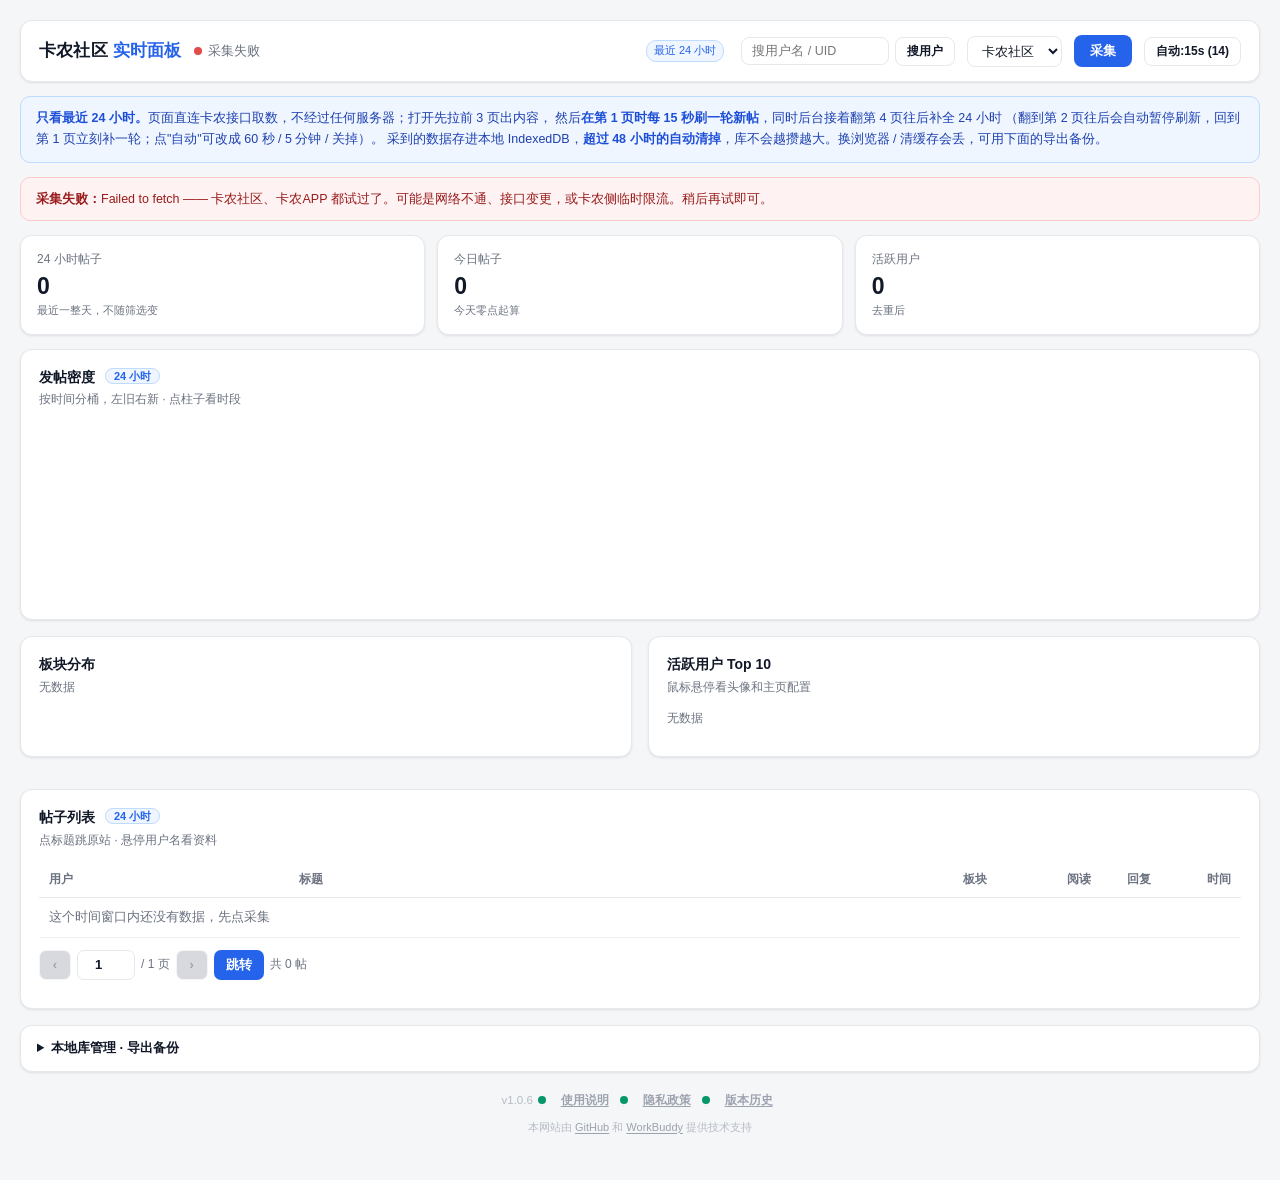
==== commit 8c9e1c8c: "v1.0.6: 视频能看了, 回复能刷出新的了 视频: - 接口里视频有两个位置, 以前都没渲染: 列表 pics_arr[].video_url(封面仍是同一项的 jpg),   以及正文 HTML" ====
--- a/index.html
+++ b/index.html
@@ -79,11 +79,18 @@
   #pop .pri .dim{color:var(--sub);font-size:11.5px;margin-top:12px}
   /* 全文弹窗: 标题 / 一行小信息 / 正文(可能带图) */
   #pop .fm{margin:0 0 10px;font-size:11.5px;color:var(--sub)}
+  /* 评论弹窗 meta 行里的「刷新」 */
+  #pop .fm .rf{font-weight:400;color:var(--blue);cursor:pointer}
+  #pop .fm .rf:hover{text-decoration:underline}
   #pop .fx{white-space:pre-wrap;word-break:break-word;font-size:13px;line-height:1.8}
   /* 上面 #pop img 是给头像用的(54px 圆形), 会连正文图一起套进去 —— 这里必须把
      width/height/border-radius/object-fit 全部覆盖回来, 否则图全是 54px 小圆图 */
   #pop .fx img{width:auto;height:auto;max-width:100%;object-fit:contain;background:none;
     border-radius:8px;margin:9px 0;display:block;cursor:zoom-in}
+  /* 正文里的视频(接口给的是 <video poster><source src></video>)—— 别用原来的
+     controls 尺寸, 让它跟着弹窗宽度走 */
+  #pop .fx video{width:auto;height:auto;max-width:100%;max-height:64vh;display:block;
+    margin:9px 0;border-radius:8px;background:#000;cursor:default}
   /* 搜出来的用户: 头像 + 名字 + 签名, 整行可点(点开资料卡) */
   #pop .sr{display:flex;align-items:center;gap:9px;padding:8px 6px;border-radius:8px;
     cursor:pointer;border-bottom:1px dashed #eceff3}
@@ -193,11 +200,18 @@
   .thumb{width:46px;height:46px;object-fit:cover;border-radius:6px;background:#f1f3f5;
     border:1px solid var(--line);cursor:zoom-in;transition:transform .15s ease}
   .thumb:hover{transform:scale(1.08);border-color:var(--blue)}
+  /* 有视频的缩略图: 外面套一层定位用, 中间盖个播放三角(纯 CSS 画的, 不用字符) */
+  .tw{position:relative;display:inline-block;line-height:0}
+  .pb{position:absolute;inset:0;margin:auto;width:0;height:0;
+    border-left:11px solid rgba(255,255,255,.95);
+    border-top:7px solid transparent;border-bottom:7px solid transparent;
+    filter:drop-shadow(0 1px 2px rgba(0,0,0,.55));pointer-events:none}
   /* 灯箱: 点缩略图看大图 */
   .lightbox{position:fixed;inset:0;background:rgba(0,0,0,.92);display:none;
     align-items:center;justify-content:center;z-index:9999;padding:24px}
   .lightbox.on{display:flex}
   .lightbox img{max-width:96%;max-height:88vh;object-fit:contain;border-radius:10px;background:#fff}
+  .lightbox video{max-width:96%;max-height:88vh;border-radius:10px;background:#000}
   /* 叉号必须用 SVG 画, 不能用 "×" 字符: × 的字形只占 cap-height 区域,
      下方 descender 是空的, 视觉中心比行盒中心偏上, 怎么调 line-height
      都跟圆圈不同心。SVG 路径是对称的, 天然居中。 */
@@ -526,7 +540,7 @@
 <div id="msk"></div>
 <div id="pop"></div>
 <footer class="foot">
-  <div class="fl"><span class="ver">v1.0.5</span><span class="dot">·</span>
+  <div class="fl"><span class="ver">v1.0.6</span><span class="dot">·</span>
   <button class="lk" id="btnHelp">使用说明</button><span class="dot">·</span>
   <button class="lk" id="btnPrivacy">隐私政策</button><span class="dot">·</span>
   <button class="lk" id="btnChangelog">版本历史</button></div>
@@ -550,6 +564,8 @@
        注意内联事件里访问不到页面脚本的 const $(它不是 window 属性), 只能用 getElementById -->
   <img id="lbImg" src="" alt=""
        onerror="this.style.visibility='hidden';var c=document.getElementById('lbCount');if(c)c.textContent='图片加载失败'">
+  <!-- 视频: 帖子配图里有 video_url 时点开播它, 跟图片共用同一套左右翻 -->
+  <video id="lbVideo" controls playsinline preload="metadata" hidden></video>
   <div class="lb-count" id="lbCount"></div>
 </div>
 
@@ -642,6 +658,8 @@
 // 接口给的 tburl 和 url 其实是同一个地址(只有水印, 没有缩放) ——
 // 按 46px 显示却下载上百 KB 原图太浪费, 自己插一段 OSS resize。实测 109KB -> 6KB。
 // 灯箱仍然用原图 url, 保证放大后清晰。
+// 视频判定: 配图项里的 video_url / 正文 <video> 都是 mp4, 偶尔有 m3u8、mov
+const isVideo = (u) => /\.(mp4|m3u8|webm|mov)(\?|#|$)/i.test(String(u || ""));
 function thumbUrl(u){
   if (!u) return "";
   if (u.indexOf("x-oss-process=image/") >= 0)
@@ -1051,11 +1069,16 @@
     const pics = (p.pics_arr || []).slice(0, 4);
     const thumbs = pics.length
       ? '<div class="thumbs">' + pics.map(it => {
-          const big = it.url || it.tburl || "";
+          // 有 video_url 的就是视频帖: 封面是那张 jpg, 点开播 mp4(不是看大图)
+          const vd  = String(it.video_url || "");
+          const big = (vd && isVideo(vd)) ? vd : (it.url || it.tburl || "");
           // onerror 直接把破图挪走: 图挂了(过期/防盗链)时留一个裂图图标很难看
-          return big ? '<img class="thumb" loading="lazy" src="'+esc(thumbUrl(it.tburl || it.url))+'"'
+          const img = big ? '<img class="thumb" loading="lazy" src="'+esc(thumbUrl(it.tburl || it.url))+'"'
                       + ' data-big="'+esc(big)+'"'
                       + ' onerror="this.remove()">' : "";
+          if (!img) return "";
+          // 视频盖一个播放三角; 包一层 span 是为了给它定位(::after 加不到 img 上)
+          return isVideo(big) ? '<span class="tw">' + img + '<i class="pb"></i></span>' : img;
         }).join("") + '</div>'
       : "";
     return '<tr>'
@@ -1232,7 +1255,19 @@
 // 页脚的 v1.0.5 是写死在 HTML 里的(class="ver", 页脚那行), 升版本时三处一起动(版本号 / 这里 / CHANGELOG.md)。
 const CHANGELOG_HTML =
   '<h4>版本历史</h4>'
-+ '<p class="dim">当前 v1.0.5 · 修补与小功能递增最后一位，功能与界面级改动递增中间位</p>'
++ '<p class="dim">当前 v1.0.6 · 修补与小功能递增最后一位，功能与界面级改动递增中间位</p>'
+
++ '<h5>v1.0.6 · 2026-10-12</h5>'
++ '<ul>'
++ '<li><b>视频能看了</b>：带视频的帖子以前只显示一张封面图，点开还是那张图，视频整个不见。'
++ '现在列表缩略图上盖一个<b>播放三角</b>，点开<b>直接播视频</b>（跟图片一样能左右翻）；'
++ '点「全文」看到的正文里，视频也正常显示了。视频都是<b>点了才加载</b>，不会一进页面就拖几兆流量。</li>'
++ '<li><b>回复能刷出新的了</b>：以前评论拉过一次就永久缓存 —— 面板刷新出新的回复数，'
++ '点进去还是最早那几页。现在评论缓存 <b>60 秒</b>过期，而且帖子的回复数跟上次不一样（说明有新回复）'
++ '就整篇丢掉重新拉。</li>'
++ '<li>回复弹窗的信息行多了个 <b>「刷新」</b>，随时可以手动重拉一次。</li>'
++ '<li>回复是<b>按楼层正序</b>排的（跟论坛一致），新回复在后面，页数多的话要往下翻。</li>'
++ '</ul>'
 
 + '<h5>v1.0.5 · 2026-10-08</h5>'
 + '<ul>'
@@ -1464,6 +1499,18 @@
         out.push([emo ? "em" : "img", s]);
         continue;
       }
+      // 视频: <video poster="封面"><source src="*.mp4"></video>
+      // 以前这里只认 img, video 会被 walk 进去 —— 结果 <source> 没内容、
+      // 只剩标签里那句"您的设备不支持视频标签。"被当成正文显示, 视频整个不见。
+      // 取 poster + 第一个 source 的 src, 自己重新拼一个 <video>, 并且**不要再往里走**。
+      if (tag === "video"){
+        const so = n.querySelector("source");
+        const s  = (so && so.getAttribute("src")) || n.getAttribute("src") || "";
+        if (!/^https?:\/\//i.test(s)) continue;
+        const po = n.getAttribute("poster") || "";
+        out.push(["v", s, /^https?:\/\//i.test(po) ? po : ""]);
+        continue;
+      }
       walk(n);
     }
   })(doc.body);
@@ -1473,6 +1520,10 @@
     n[0] === "t"  ? esc(n[1])
   : n[0] === "br" ? "<br>"
   : n[0] === "em" ? '<img class="em" loading="lazy" src="' + esc(n[1]) + '" alt="">'
+  // 视频: preload="none" 别一进页面就去拖 mp4(一个帖好几兆); 点了才加载
+  : n[0] === "v"  ? '<video controls playsinline preload="none"'
+                    + (n[2] ? ' poster="' + esc(n[2]) + '"' : "") + '>'
+                    + '<source src="' + esc(n[1]) + '" type="video/mp4"></video>'
   : '<img loading="lazy" src="' + esc(n[1]) + '">').join("");
 
 async function openFull(id){
@@ -1519,21 +1570,31 @@
 // 开弹窗时不请求, 等用户点「回复 N」或「查看 N 条回复」才加载第一页(懒加载),
 // 之后滚到底自动接着翻。
 let cmtPage = 0, cmtPages = 1, cmtBusy = false;
-const cmtCache = new Map();       // host|tid|page -> {list,total,tp}
+const cmtCache = new Map();       // host|tid|page -> {list,total,tp,ts,cc}
+// 评论缓存活 60 秒。以前没有过期一说, 第一次看过之后永远命中缓存 ——
+// 面板刷新出新的回复数, 点进去还是最早那几页, 新回复怎么都刷不出来。
+const CMT_TTL = 60000;
+const cmtKey = (tid, page) => $("host").value + "|" + tid + "|" + page;
+// 丢掉这一篇的所有页(换端、回帖数变了、手动刷新时用)
+function cmtDrop(tid){
+  const pre = $("host").value + "|" + tid + "|";
+  for (const k of [...cmtCache.keys()]) if (k.indexOf(pre) === 0) cmtCache.delete(k);
+}
 function cmtReset(tid){
   cmtPage = 0; cmtPages = 1; cmtBusy = false;
 }
 
-async function loadCmt(tid, page){
+async function loadCmt(tid, page, cc){
   const host = $("host").value;
-  const key = host + "|" + tid + "|" + page;
-  if (cmtCache.has(key)) return cmtCache.get(key);
+  const key = cmtKey(tid, page);
+  const hit = cmtCache.get(key);
+  if (hit && Date.now() - hit.ts < CMT_TTL) return hit;
   let d = null;
   try{
     const r = await getJSON(host + "/mag/circle/v1/Forum/commentList?tid="
               + encodeURIComponent(tid) + "&p=" + page + "&step=20");
     d = { list: r.list || [], total: Number(r.count) || 0,
-          tp: Number(r.total_page) || 1 };
+          tp: Number(r.total_page) || 1, ts: Date.now(), cc: cc };
   }catch(e){}                     // 取不到就在评论区提示, 不影响正文
   cmtCache.set(key, d);
   return d;
@@ -1576,7 +1637,7 @@
     + pics + '</div></div>';
 }
 
-async function showCmt(page){
+async function showCmt(page, cc){
   const box = $("cmtBox");
   if (!box) return;                          // 弹窗没开
   const tid = box.dataset.tid || "";
@@ -1585,7 +1646,7 @@
   cmtBusy = true;
   const btn = box.querySelector(".more");
   if (btn){ btn.disabled = true; btn.textContent = "加载中…"; }
-  const d = await loadCmt(tid, page);
+  const d = await loadCmt(tid, page, cc);
   cmtBusy = false;
   const cur = $("cmtBox");
   // 请求期间弹窗可能已经被关掉、或者换成另一篇了 —— 那就别往回塞
@@ -1618,15 +1679,20 @@
   const tid = String(p.id);
   cmtReset(tid);
   const nCmt = num(p.comment_count);
+  // 这一篇已经看过、但回复数跟上次不一样(说明有新回复) -> 把缓存整篇丢掉重新拉。
+  // 缓存本身也有 60 秒 TTL, 这里额外比一次回复数, 是为了"刚看过, 转眼就有新回复"也能刷出来。
+  const first = cmtCache.get(cmtKey(tid, 1));
+  if (first && (first.cc !== nCmt || Date.now() - first.ts >= CMT_TTL)) cmtDrop(tid);
   const meta = [esc(p.user_name || "匿名"), esc(fmtAgo(num(p.publish_time))),
                 "阅读 " + num(p.click)].filter(Boolean).join(" · ");
   showDoc('<h4>' + esc(String(p.title || "").trim()) + '</h4>'
-    + '<div class="fm">' + meta + (meta ? " · " : "") + "回复 " + nCmt + '</div>'
+    + '<div class="fm">' + meta + (meta ? " · " : "") + "回复 " + nCmt
+    + ' · <b class="rf" data-rf="' + esc(tid) + '" title="重新拉一次回复">刷新</b></div>'
     + '<div class="cmb" id="cmtBox" data-tid="' + esc(tid) + '">'
     +   '<button class="more" disabled>加载中…</button></div>');
   pop.classList.add("pic");
   bindCmtScroll();
-  await showCmt(1);
+  await showCmt(1, nCmt);
 }
 // 滚到底自动翻下一页(只在已经加载过第一页之后才生效)
 function bindCmtScroll(){
@@ -1952,8 +2018,18 @@
 }
 function showLb(){
   const n = lbList.length;
-  $("lbImg").style.visibility = "";      // 清掉上一张加载失败留下的隐藏
-  $("lbImg").src = lbList[lbIdx] || "";
+  const u = lbList[lbIdx] || "";
+  const vd = isVideo(u);
+  const im = $("lbImg"), vo = $("lbVideo");
+  im.hidden = vd; vo.hidden = !vd;
+  if (vd){
+    vo.src = u;                    // preload=metadata, 只取封面和时长, 点了才下数据
+    vo.style.visibility = "";
+  }else{
+    vo.pause(); vo.removeAttribute("src"); vo.load();   // 别让上一个视频在后台接着下
+    im.style.visibility = "";      // 清掉上一张加载失败留下的隐藏
+    im.src = u;
+  }
   $("lbCount").textContent = (lbIdx + 1) + " / " + n;
   $("lbCount").style.display = n > 1 ? "" : "none";
   $("lbPrev").hidden = $("lbNext").hidden = n < 2;   // 单图不给箭头
@@ -1965,7 +2041,12 @@
 }
 $("lbPrev").onclick = () => lbStep(-1);
 $("lbNext").onclick = () => lbStep(1);
-const lbOff = () => $("lb").classList.remove("on");
+// 关灯箱必须把视频停掉并卸掉 src —— 否则声音/流量在后台继续跑
+const lbOff = () => {
+  const vo = $("lbVideo");
+  vo.pause(); vo.removeAttribute("src"); vo.load();
+  $("lb").classList.remove("on");
+};
 // 点箭头/计数不算"点背景", 只有点空处或叉号才关
 $("lb").onclick = (e) => { if (e.target === $("lb") || e.target.closest("#lbClose")) lbOff(); };
 pop.addEventListener("click", (e) => {
@@ -1996,6 +2077,19 @@
   // meta 行里的「回复 N」/ 底部「查看 N 条回复」: 带 data-cmt 的都是换到评论弹窗
   const toCmt = e.target.closest("[data-cmt]");
   if (toCmt){ openCmt(String(toCmt.dataset.cmt || "")); return; }
+  // 评论弹窗 meta 行里的「刷新」: 丢掉这篇的缓存重新拉第一页
+  const rf = e.target.closest(".rf");
+  if (rf){
+    const rt = String(rf.dataset.rf || "");
+    if (rt){
+      cmtDrop(rt); cmtReset(rt);
+      const box = $("cmtBox");
+      if (box) box.innerHTML = '<button class="more" disabled>加载中…</button>';
+      const q = ALL.find(x => String(x.id) === rt);
+      showCmt(1, q ? num(q.comment_count) : undefined);
+    }
+    return;
+  }
   // 评论弹窗里的「加载更多回复」: 按钮上带着要加载的页码
   const more = e.target.closest(".cmb .more");
   if (more){ showCmt(Number(more.dataset.page) || 1); return; }
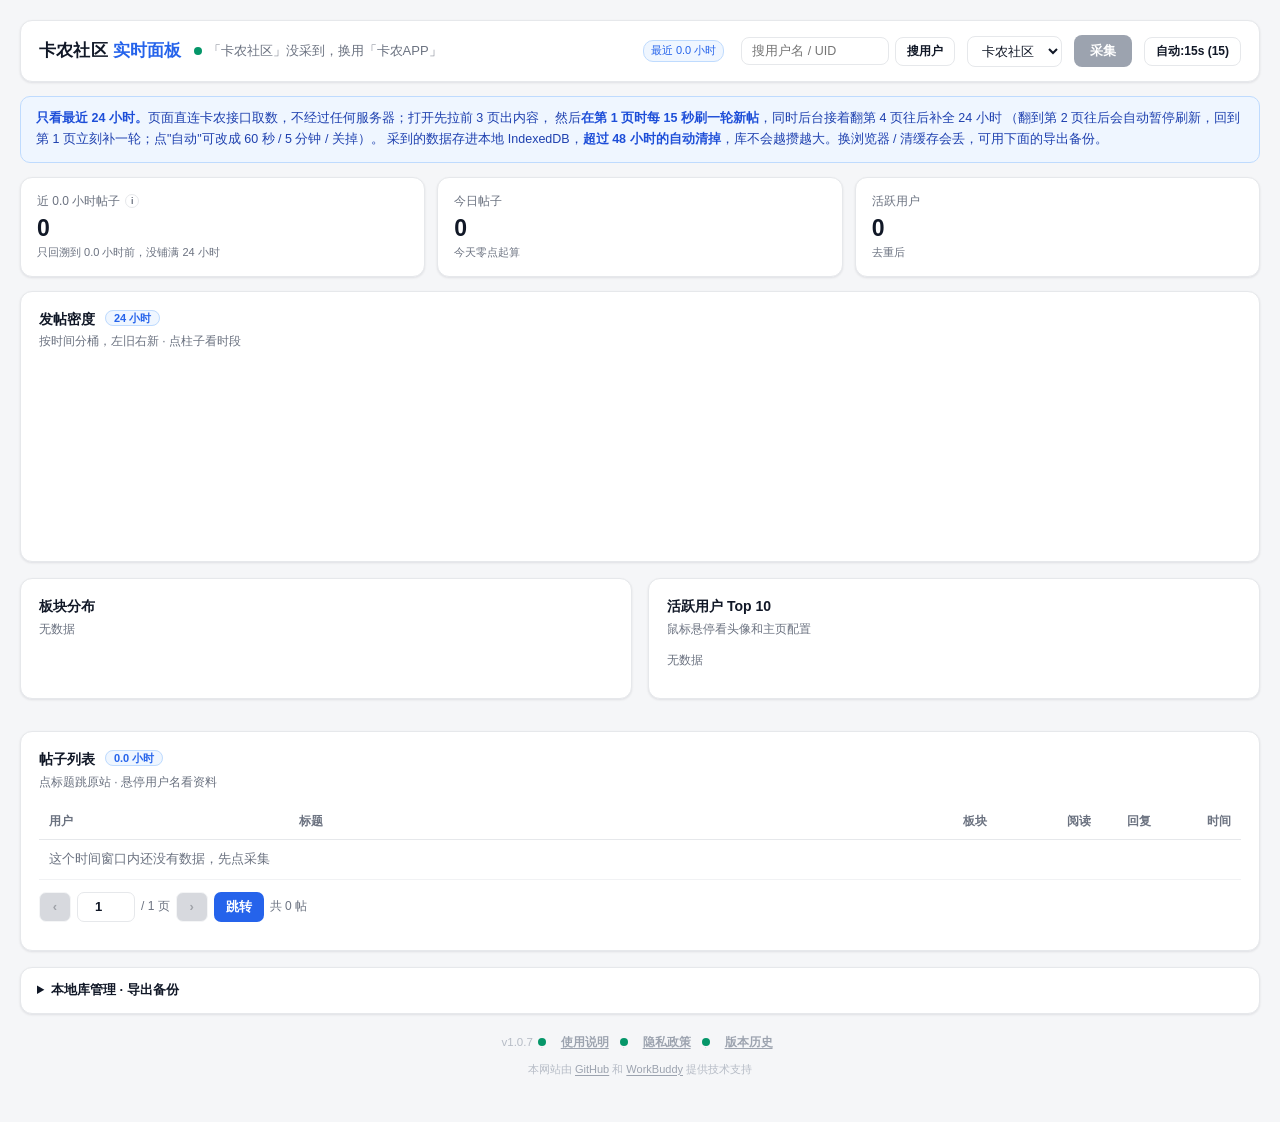
==== commit a7056218: "v1.0.7: 没采满要说清楚, 清空后能重采, 数字口径用 ⓘ 说明 1) 没铺满 24 小时时如实显示 - 新增 coverH(库里最老那条的年龄=实际回溯时长), 差半小时以内才算铺满。 - 状" ====
--- a/index.html
+++ b/index.html
@@ -47,6 +47,16 @@
   .kpi .lb{color:var(--sub);font-size:12px;margin-bottom:4px}
   .kpi .vl{font-size:23px;font-weight:700;font-variant-numeric:tabular-nums;line-height:1.2}
   .kpi .ex{color:var(--sub);font-size:11px;margin-top:2px}
+  /* KPI 卡标签后面的小 ⓘ: 一个 14px 的圆圈, 不抢数字本身。
+     圆圈用 border-radius 画(不用 ⓘ 字符 —— 字符的字形位置和字体强相关, 容易偏心),
+     ::after 撑出点击热区, 免得手机上 14px 太难点。 */
+  .kpi .kn{position:relative;display:inline-flex;align-items:center;justify-content:center;
+    margin-left:5px;width:14px;height:14px;padding:0;vertical-align:1px;
+    border:1px solid var(--line);border-radius:50%;background:#fff;
+    font:inherit;font-size:9px;font-weight:700;line-height:1;color:var(--sub);
+    cursor:pointer;-webkit-tap-highlight-color:transparent}
+  .kpi .kn::after{content:"";position:absolute;inset:-7px}
+  .kpi .kn:hover{background:#eff6ff;border-color:#bfdbfe;color:var(--blue)}
 
   .row{display:grid;grid-template-columns:1fr 1fr;gap:16px;margin-bottom:16px}
   @media(max-width:900px){.row{grid-template-columns:1fr}}
@@ -540,7 +550,7 @@
 <div id="msk"></div>
 <div id="pop"></div>
 <footer class="foot">
-  <div class="fl"><span class="ver">v1.0.6</span><span class="dot">·</span>
+  <div class="fl"><span class="ver">v1.0.7</span><span class="dot">·</span>
   <button class="lk" id="btnHelp">使用说明</button><span class="dot">·</span>
   <button class="lk" id="btnPrivacy">隐私政策</button><span class="dot">·</span>
   <button class="lk" id="btnChangelog">版本历史</button></div>
@@ -590,6 +600,7 @@
 
 let ALL = [];                // 库内全量(倒序)
 let VIEW = [];               // 当前时间窗口
+let coverH = 0;              // 库里实际覆盖了多少小时(见 applyWindow)
 let page = 1;
 let busy = false;
 // 默认 15 秒刷一轮新帖(只翻前几页, 很轻); 点"自动"切 60s -> 5min -> 关
@@ -799,7 +810,10 @@
   // 翻到"最老一条早于 24 小时前"就停 —— 一天约 1600~3000 帖, step=200 大概 8~15 页
   const goalLo = Date.now()/1000 - GOAL_H*3600;
   // 快刷翻 1~FRESH_PAGE(新帖都在最前面); 补全从 FRESH_PAGE+1 接上, 不重复翻前几页
-  const p0 = deep ? FRESH_PAGE + 1 : 1;
+  // 库是空的(刚清过 / 第一次用)时必须从第 1 页起 —— "跳过前 FRESH_PAGE 页"是按
+  // "快刷已经采过前几页"推出来的, 库一空这个前提就不成立, 从中间开始会把最新的
+  // 几百条整个漏掉, 而且补全只看"够不够 24 小时", 永远不会回头补前几页。
+  const p0 = (deep && ALL.length) ? FRESH_PAGE + 1 : 1;
   const maxPage = deep ? MAX_PAGE : FRESH_PAGE;
 
   let fresh = 0;
@@ -818,8 +832,15 @@
     try{
       list = (await getJSON(url)).list || [];
     }catch(e){
-      if (p === p0) throw e;        // 起始页都失败 -> 整体失败, 交给外层提示
-      return null;                  // 中途失败就算了, 已采的照样入库
+      // 抖一下就断一页太可惜: 一页 200 条, 中途断一次整个 24 小时就铺不满,
+      // 库里只剩整页 × 页数(1800 / 2000…)。隔半秒重试一次再决定放弃。
+      try{
+        await new Promise(r => setTimeout(r, 600));
+        list = (await getJSON(url)).list || [];
+      }catch(e2){
+        if (p === p0) throw e2;       // 起始页都失败 -> 整体失败, 交给外层提示
+        return null;                  // 中途失败就算了, 已采的照样入库
+      }
     }
     if (!list.length) return null;  // 接口到底
     // 每页采完立刻入库 + 渲染 —— 翻满 24 小时要走十几页, 不能让用户干等
@@ -895,9 +916,12 @@
     const dropped = await pruneOld();
     render();
     $("dot").className = "dot";
+    const full = coverH >= 23.5;
     $("state").textContent = (deep ? "就绪" : "已刷新")
-      + " · 24 小时内 " + VIEW.length.toLocaleString()
-      + " 帖 · 本次新增 " + fresh + (dropped ? " · 清理过期 " + dropped : "")
+      + " · " + (full ? "24 小时内 " : "近 " + coverH.toFixed(1) + " 小时内 ")
+      + VIEW.length.toLocaleString() + " 帖 · 本次新增 " + fresh
+      + (dropped ? " · 清理过期 " + dropped : "")
+      + (full ? "" : " · 只回溯到 " + coverH.toFixed(1) + " 小时，没铺满")
       + " · 来源 " + feedName;   // 说清楚是哪一端采的(切了备用端时尤其必要)
     $("err").style.display = "none";
   }catch(e){
@@ -929,8 +953,15 @@
 function applyWindow(){
   const lo = Date.now()/1000 - WIN_H*3600;
   VIEW = curPosts().filter(p => p.publish_time >= lo);
-  $("tsTag").textContent = "最近 24 小时";
-  $("listTag").textContent = "24 小时";
+  // 库里最老那条的年龄 = 实际铺了多久。采集是整页(200 条)往下翻、够 24 小时才停,
+  // 中途断一页(请求失败或接口到底)就只翻到那儿 —— 这时 VIEW 里是"库里全部",
+  // 条数正好是 200 的整数倍(1800 / 2000…), 看着像被截断了。
+  // 数字是真的, 但窗口没铺满, 不能照常说 24 小时。
+  const old = VIEW.length ? VIEW[VIEW.length - 1].publish_time : 0;  // VIEW 倒序, 最后一条最老
+  coverH = old ? (Date.now()/1000 - old) / 3600 : 0;
+  const full = coverH >= 23.5;                    // 差半小时以内算铺满(一页 200 条的粒度)
+  $("tsTag").textContent  = full ? "最近 24 小时" : ("最近 " + coverH.toFixed(1) + " 小时");
+  $("listTag").textContent = full ? "24 小时" : (coverH.toFixed(1) + " 小时");
 }
 
 // 库只保留 KEEP_H 小时, 超了自动删 —— 库就不会越攒越大
@@ -969,13 +1000,20 @@
     users = us.size;
   }
   // 只留这三个: 总阅读 / 数据跨度 / 板块数 用户不要, 已删
+  // 没铺满 24 小时时把实际跨度写出来 —— 否则用户看 1800 / 2000 这种整页数会以为漏了数据
+  const full = coverH >= 23.5;
   const cards = [
-    ["24 小时帖子", n.toLocaleString(), "最近一整天，不随筛选变"],
+    [full ? "24 小时帖子" : ("近 " + coverH.toFixed(1) + " 小时帖子"), n.toLocaleString(),
+     full ? "最近一整天，不随筛选变"
+          : "只回溯到 " + coverH.toFixed(1) + " 小时前，没铺满 24 小时", 1],
     ["今日帖子", today.toLocaleString(), "今天零点起算"],
     ["活跃用户", users.toLocaleString(), "去重后"],
   ];
-  $("kpis").innerHTML = cards.map(([lb,vl,ex]) =>
-    '<div class="kpi"><div class="lb">'+lb+'</div><div class="vl">'+vl+'</div>'
+  $("kpis").innerHTML = cards.map(([lb,vl,ex,note]) =>
+    '<div class="kpi"><div class="lb">'+lb
+    // 只有第一张卡带「数字说明」: 跟在标签后面的小 ⓘ, 不抢数字本身
+    + (note ? '<button class="kn" type="button" title="数字说明" aria-label="数字说明">i</button>' : '')
+    + '</div><div class="vl">'+vl+'</div>'
     + '<div class="ex">'+ex+'</div></div>').join("");
 }
 
@@ -1132,7 +1170,7 @@
   const earliest = ALL.length ? ALL[ALL.length-1].publish_time : 0;
   const ua = navigator.userAgent || "";
   $("dbStat").innerHTML =
-      '<span>库内帖子</span><span>' + ALL.length.toLocaleString() + ' 条（两端共享，超 ' + KEEP_H + ' 小时自动清）</span>'
+      '<span>库内帖子</span><span>' + ALL.length.toLocaleString() + ' 条（超 ' + KEEP_H + ' 小时自动清）</span>'
     + '<span>最早一条</span><span>' + (earliest ? fmtClock(earliest) + "（" + ((Date.now()/1000 - earliest)/3600).toFixed(1) + " 小时前）" : "-") + '</span>'
     + '<span>估算占用</span><span>' + _szMB.toFixed(1) + ' MB</span>'
     + '<span>存储状态</span><span>' + (dbOk ? "IndexedDB 正常" : "不可用（内存模式）") + '</span>'
@@ -1255,7 +1293,21 @@
 // 页脚的 v1.0.5 是写死在 HTML 里的(class="ver", 页脚那行), 升版本时三处一起动(版本号 / 这里 / CHANGELOG.md)。
 const CHANGELOG_HTML =
   '<h4>版本历史</h4>'
-+ '<p class="dim">当前 v1.0.6 · 修补与小功能递增最后一位，功能与界面级改动递增中间位</p>'
++ '<p class="dim">当前 v1.0.7 · 修补与小功能递增最后一位，功能与界面级改动递增中间位</p>'
+
++ '<h5>v1.0.7 · 2026-10-12</h5>'
++ '<ul>'
++ '<li><b>没采满 24 小时时会说清楚</b>。采集是<b>整页（200 条）往下翻</b>、够 24 小时才停 ——'
++ '中途断一页（请求失败）就只翻到那儿，库里正好是 200 的整数倍（1800 / 2000…），'
++ '看着像被截断了。现在状态栏、KPI、列表标签都会改成<b>实际回溯到的小时数</b>'
++ '（例如「近 7.2 小时内 800 帖 · 只回溯到 7.2 小时，没铺满」）。</li>'
++ '<li>翻页失败<b>会自动重试一次</b>（隔 0.6 秒），减少因为抖一下就少采一整页的情况。</li>'
++ '<li>修复：<b>清空本地库后采不全</b>。补全的起点是第 4 页（按「快刷已经采过前 3 页」推出来的），'
++ '库一空这个前提就不成立 —— 从中间开始采，最新的几百条会整个漏掉，而且补全只看'
++ '「够不够 24 小时」，永远不会回头补前几页。现在库空时从第 1 页起。</li>'
++ '<li>清空本地库后<b>自动重采一遍</b>（以前只清不采，之后只剩每 15 秒翻前 3 页的快刷，'
++ '库会一直停在 600 条补不满 24 小时）。</li>'
++ '</ul>'
 
 + '<h5>v1.0.6 · 2026-10-12</h5>'
 + '<ul>'
@@ -1358,6 +1410,9 @@
 + '<li>点<b>标题</b>跳原站（电脑跳网页版，手机跳 APP 页面）；点<b>用户名</b>开资料卡；'
 + '点<b>「回复 N」</b>看评论。</li>'
 + '<li>发帖密度图<b>点柱子</b>可以看某个时段的帖子。</li>'
++ '<li>帖子数是<b>你本地库里采集到的条数</b>：采集时抓到的就存下来，之后在原站被删掉的'
++ '不会从库里移除（满 48 小时自动清）。所以<b>这个数字包含已删除的帖子</b>，'
++ '而且每个人打开的时间、采集进度不同，看到的条数<b>不一样是正常的</b>。</li>'
 + '</ul>'
 
 + '<h5>搜用户 / 查资料</h5>'
@@ -1382,6 +1437,25 @@
 + '需要时再导入回来。</li>'
 + '<li>微信 / QQ 内置浏览器不支持直接下载文件，需点右上角「···」→ 在浏览器打开，再导出。</li>'
 + '</ul>';
+
+// KPI 卡里「数字说明」按钮弹的内容：帖子数到底怎么来的、为什么每个人看到的不一样。
+// 单独成篇而不是写在卡片下面 —— 卡片那点高度放不下, 也容易被人当成"又一行说明"直接略过。
+const NUMNOTE_HTML =
+  '<h4>帖子数是怎么来的</h4>'
++ '<p class="dim">这是你自己的浏览器采集到的条数，不是全站实时统计</p>'
++ '<ul>'
++ '<li>打开页面才开始采集，边翻边存进本地库。所以你看到的是<b>「你采到了多少」</b>，'
++ '跟别人采到多少没关系。</li>'
++ '<li><b>包含已被删除的帖子</b>：采集时抓到就存下来了，之后在原站被删掉，本地库不会跟着删'
++ '（满 48 小时才自动清）。</li>'
++ '<li><b>每个人数字不一样是正常的</b>：打开的时间不同、采集进度不同，期间又不断有新帖和删帖，'
++ '对不上很正常 —— 不是漏数据。</li>'
++ '<li>没做「已删除检测」是因为<b>接口分不出来</b>：帖子被删后详情接口仍返回 200，'
++ '但提示语跟「正在审核」是同一句，写「已删除」会误伤审核中的帖。</li>'
++ '<li>数字是整页（每页 200 条）往下翻、够 24 小时才停的，所以库里总数常常是 200 的整数倍；'
++ '没铺满时卡片标题会写成<b>实际回溯的小时数</b>。</li>'
++ '</ul>'
++ '<p class="dim">库里最多留 48 小时，超了自动清，旧数据不会一直堆着。</p>';
 
 function showDoc(html){
   pop.classList.add("wide");
@@ -1978,6 +2052,8 @@
   // 刚打开的资料卡当场被关掉。必须用 composedPath 看**原始**路径才准。
   const path = e.composedPath ? e.composedPath() : [];
   if (path.indexOf(pop) >= 0 || e.target.closest("#pop")) return;
+  // KPI 卡里的「数字说明」也是自己开弹窗(跟 .fb / .rc 同一个坑: 别刚开就被关掉)
+  if (e.target.closest(".kn")){ showDoc(NUMNOTE_HTML); return; }
   // 页脚"隐私政策": 它自己会开弹窗, 冒泡到这里再被下面的"点空白就关"关掉, 等于点了没反应
   if (e.target.closest(".foot")) return;
   // 同理, "全文"按钮自己开弹窗, 别刚开就被关掉
@@ -2194,7 +2270,14 @@
   ALL = []; VIEW = []; page = 1;
   avatarCache.clear(); avatarFail.clear(); homeCache.clear(); infoCache.clear(); cmtCache.clear();
   render();
-  $("state").textContent = "已清空";
+  // 清完库之后只剩定时快刷在跑 —— 它每轮只翻前 FRESH_PAGE 页(600 条), 24 小时
+  // 永远补不全, 库会一直停在 3 页的量。清空就是为了重来, 直接补一次完整的。
+  if (busy){
+    $("state").textContent = "已清空 · 有采集正在跑，等它结束后再点「采集」补满 24 小时";
+  }else{
+    $("state").textContent = "已清空，正在重新采集…";
+    await collect(true);
+  }
 };
 
 setInterval(() => {
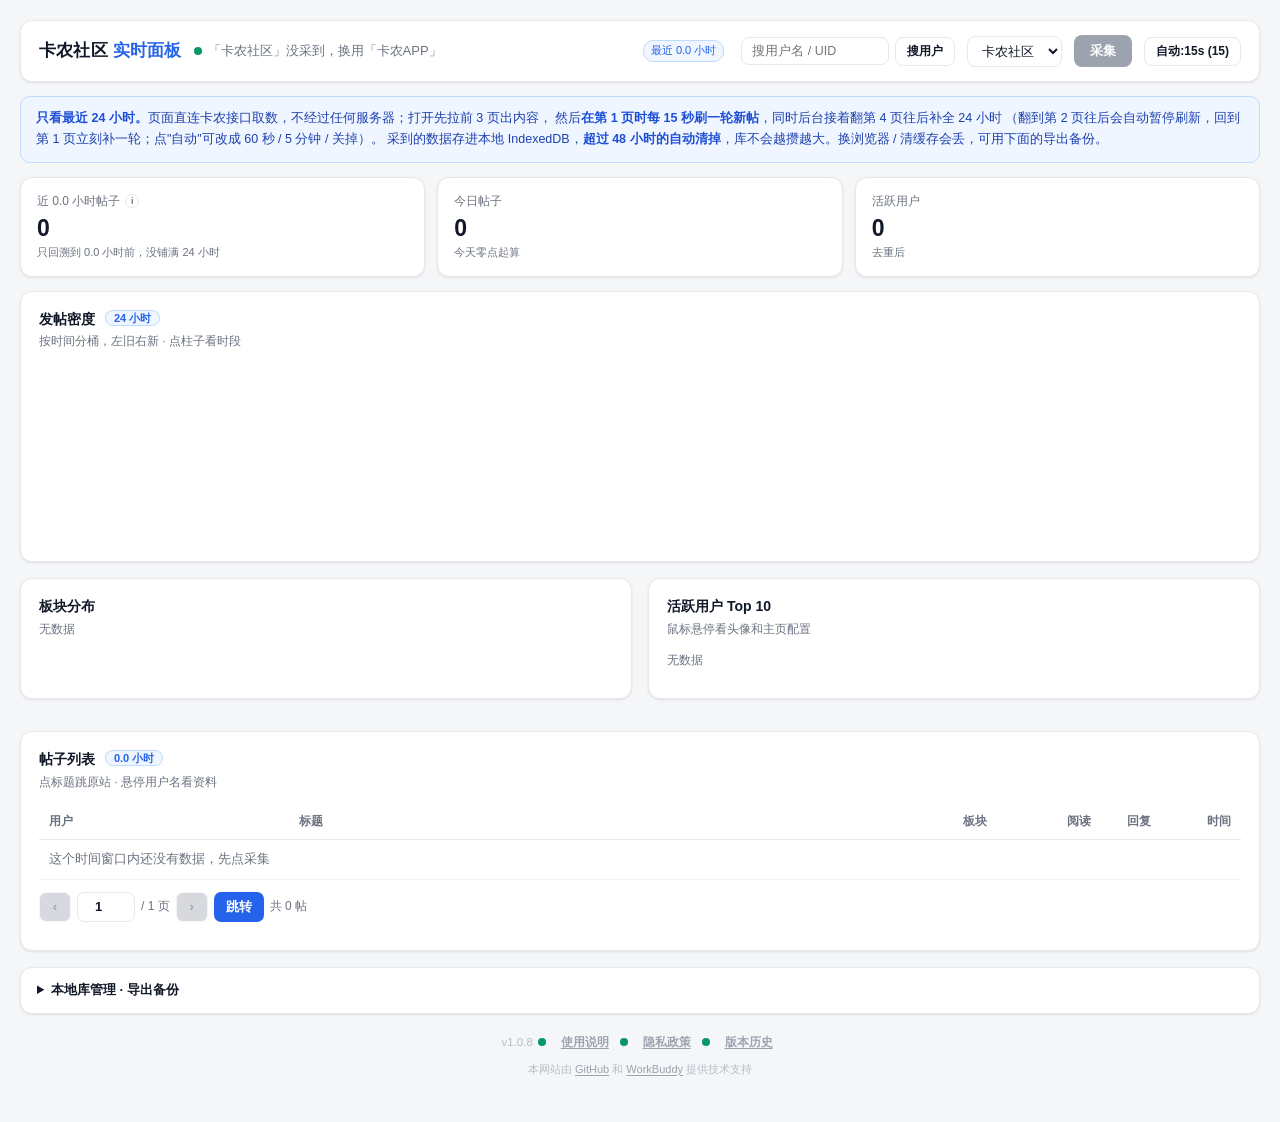
==== commit 23126d89: "v1.0.8: 接口偶发空列表不再误判为翻到底, 隔 0.6s 重试一次" ====
--- a/index.html
+++ b/index.html
@@ -550,7 +550,7 @@
 <div id="msk"></div>
 <div id="pop"></div>
 <footer class="foot">
-  <div class="fl"><span class="ver">v1.0.7</span><span class="dot">·</span>
+  <div class="fl"><span class="ver">v1.0.8</span><span class="dot">·</span>
   <button class="lk" id="btnHelp">使用说明</button><span class="dot">·</span>
   <button class="lk" id="btnPrivacy">隐私政策</button><span class="dot">·</span>
   <button class="lk" id="btnChangelog">版本历史</button></div>
@@ -841,6 +841,14 @@
         if (p === p0) throw e2;       // 起始页都失败 -> 整体失败, 交给外层提示
         return null;                  // 中途失败就算了, 已采的照样入库
       }
+    }
+    // 接口偶发返回**空列表**(HTTP 200、list 为 []), 不是真到底 —— 实测连续翻页时
+    // 十来页里会遇到一两次, 单独重请求同一页又能拿到 200 条。以前直接当"到底"退出,
+    // 于是只采 4~5 页(800~1000 条), 24 小时永远铺不满, 数字也就忽高忽低。
+    // 空的时候重试一次再判定, 重试仍空才是真的到底。
+    if (!list.length){
+      await new Promise(r => setTimeout(r, 600));
+      try{ list = (await getJSON(url)).list || []; }catch(e){}
     }
     if (!list.length) return null;  // 接口到底
     // 每页采完立刻入库 + 渲染 —— 翻满 24 小时要走十几页, 不能让用户干等
@@ -1293,7 +1301,15 @@
 // 页脚的 v1.0.5 是写死在 HTML 里的(class="ver", 页脚那行), 升版本时三处一起动(版本号 / 这里 / CHANGELOG.md)。
 const CHANGELOG_HTML =
   '<h4>版本历史</h4>'
-+ '<p class="dim">当前 v1.0.7 · 修补与小功能递增最后一位，功能与界面级改动递增中间位</p>'
++ '<p class="dim">当前 v1.0.8 · 修补与小功能递增最后一位，功能与界面级改动递增中间位</p>'
+
++ '<h5>v1.0.8 · 2026-10-15</h5>'
++ '<ul>'
++ '<li>修复：<b>翻页时接口偶发返回空列表</b>，会让 24 小时采不满。接口有时回 HTTP 200 但'
++ '列表是空的（连续翻十几页会遇到一两次，单独重请求同一页又正常）。以前直接当成'
++ '「翻到底了」就退出，于是只采 4~5 页（800~1000 条），帖子数也跟着忽高忽低。'
++ '现在空列表会<b>隔 0.6 秒重试一次</b>，仍空才算到底。</li>'
++ '</ul>'
 
 + '<h5>v1.0.7 · 2026-10-12</h5>'
 + '<ul>'
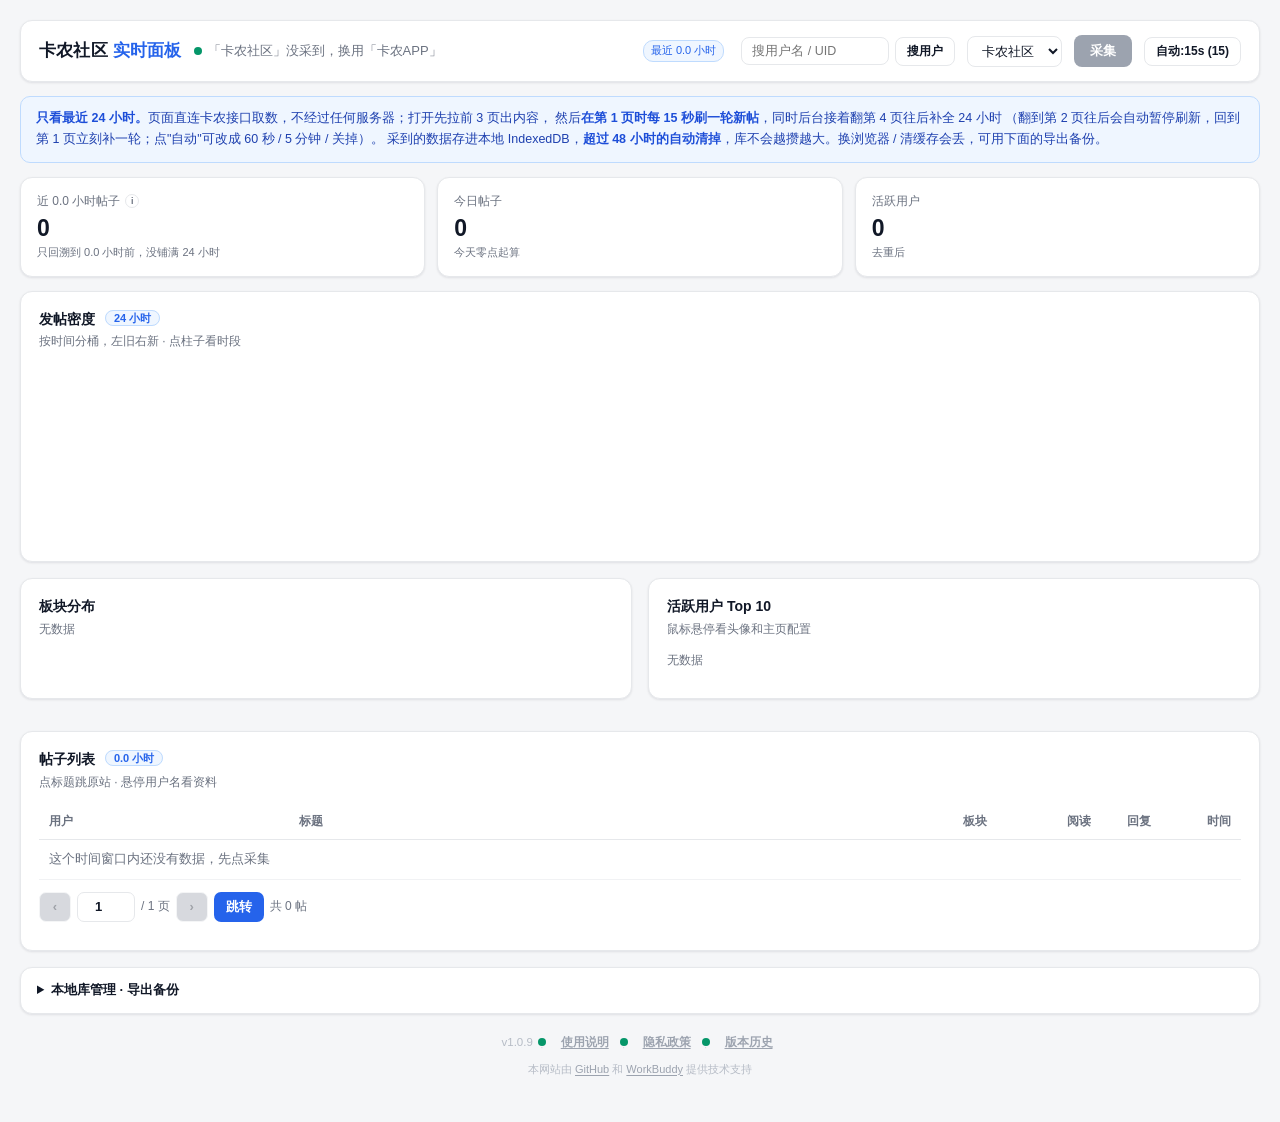
==== commit 4cff54a9: "v1.0.9: 补全途中快刷提速 + 同步 README/CHANGELOG 与新增使用说明.md" ====
--- a/index.html
+++ b/index.html
@@ -550,7 +550,7 @@
 <div id="msk"></div>
 <div id="pop"></div>
 <footer class="foot">
-  <div class="fl"><span class="ver">v1.0.8</span><span class="dot">·</span>
+  <div class="fl"><span class="ver">v1.0.9</span><span class="dot">·</span>
   <button class="lk" id="btnHelp">使用说明</button><span class="dot">·</span>
   <button class="lk" id="btnPrivacy">隐私政策</button><span class="dot">·</span>
   <button class="lk" id="btnChangelog">版本历史</button></div>
@@ -614,6 +614,9 @@
 const canAuto = () => page === 1;
 let pendingFresh = false;    // 补全过程中攒下的刷新请求, 由补全在翻页间隙插空执行
 let lastFreshAt = 0;         // 上次快刷时刻, 用来限流(补全途中别刷太勤)
+// 本次补全里插空快刷过几次。第一次给 FRESH_PAGE 页(把补全开头那几秒攒下的新帖一次接齐),
+// 之后每次只给 1 页 —— 补全本身就在往下翻十几页, 每轮再刷 3 页既重复又拖慢补全。
+let burstUsed = 0;
 let dbOk = true;
 
 const avatarCache = new Map();
@@ -815,6 +818,7 @@
   // 几百条整个漏掉, 而且补全只看"够不够 24 小时", 永远不会回头补前几页。
   const p0 = (deep && ALL.length) ? FRESH_PAGE + 1 : 1;
   const maxPage = deep ? MAX_PAGE : FRESH_PAGE;
+  if (deep) burstUsed = 0;   // 新一轮补全重新计数: 第一次插空快刷给满 FRESH_PAGE 页
 
   let fresh = 0;
   // 合并进 ALL 并保持倒序
@@ -868,9 +872,10 @@
   };
 
   // 快刷前几页。补全途中也会插空调它 —— 新帖只看前几页就够
-  const burst = async () => {
+  // pages: 默认 FRESH_PAGE 页(平时的定时快刷); 补全途中第一次也是 FRESH_PAGE, 之后传 1
+  const burst = async (pages = FRESH_PAGE) => {
     lastFreshAt = Date.now();
-    for (let q = 1; q <= FRESH_PAGE; q++){
+    for (let q = 1; q <= pages; q++){
       // 补全途中插空刷时状态栏会僵在"第 N 页"十几秒, 看着像卡住 —— 明确说是去刷新帖了
       $("state").textContent = "刷新中 · 第 " + q + " 页";
       const r = await pull(q);
@@ -907,7 +912,11 @@
           // 到点就插一轮快刷, 刷完再接着往下补
           if (deep && pendingFresh && page === 1){
             pendingFresh = false;
-            await burst();
+            // 补全途中插空刷: 第一次 FRESH_PAGE 页(接齐开头攒下的新帖), 之后每次 1 页。
+            // 补全本身正往下翻十几页, 每轮再刷 3 页 = 同一批帖翻两遍, 拖慢补全;
+            // 15 秒最多几十条新帖, 1 页(200 条)足够兜住。
+            await burst(burstUsed ? 1 : FRESH_PAGE);
+            burstUsed++;
           }
           await new Promise(r2 => setTimeout(r2, 150));
         }
@@ -1301,7 +1310,15 @@
 // 页脚的 v1.0.5 是写死在 HTML 里的(class="ver", 页脚那行), 升版本时三处一起动(版本号 / 这里 / CHANGELOG.md)。
 const CHANGELOG_HTML =
   '<h4>版本历史</h4>'
-+ '<p class="dim">当前 v1.0.8 · 修补与小功能递增最后一位，功能与界面级改动递增中间位</p>'
++ '<p class="dim">当前 v1.0.9 · 修补与小功能递增最后一位，功能与界面级改动递增中间位</p>'
+
++ '<h5>v1.0.9 · 2026-11-12</h5>'
++ '<ul>'
++ '<li>提速：<b>补全 24 小时途中插空快刷，改为第一次 3 页、之后每次只 1 页</b>。'
++ '好几天没打开时补全要走十几页几十秒，其间每 15 秒还插一轮 3 页快刷 —— '
++ '快刷那几页和补全往下翻的是同一批接口，等于重复劳动，拖慢补全。'
++ '15 秒内的new帖几十条，1 页(200 条)足够兜住。补全结束后恢复正常 3 页。</li>'
++ '</ul>'
 
 + '<h5>v1.0.8 · 2026-10-15</h5>'
 + '<ul>'
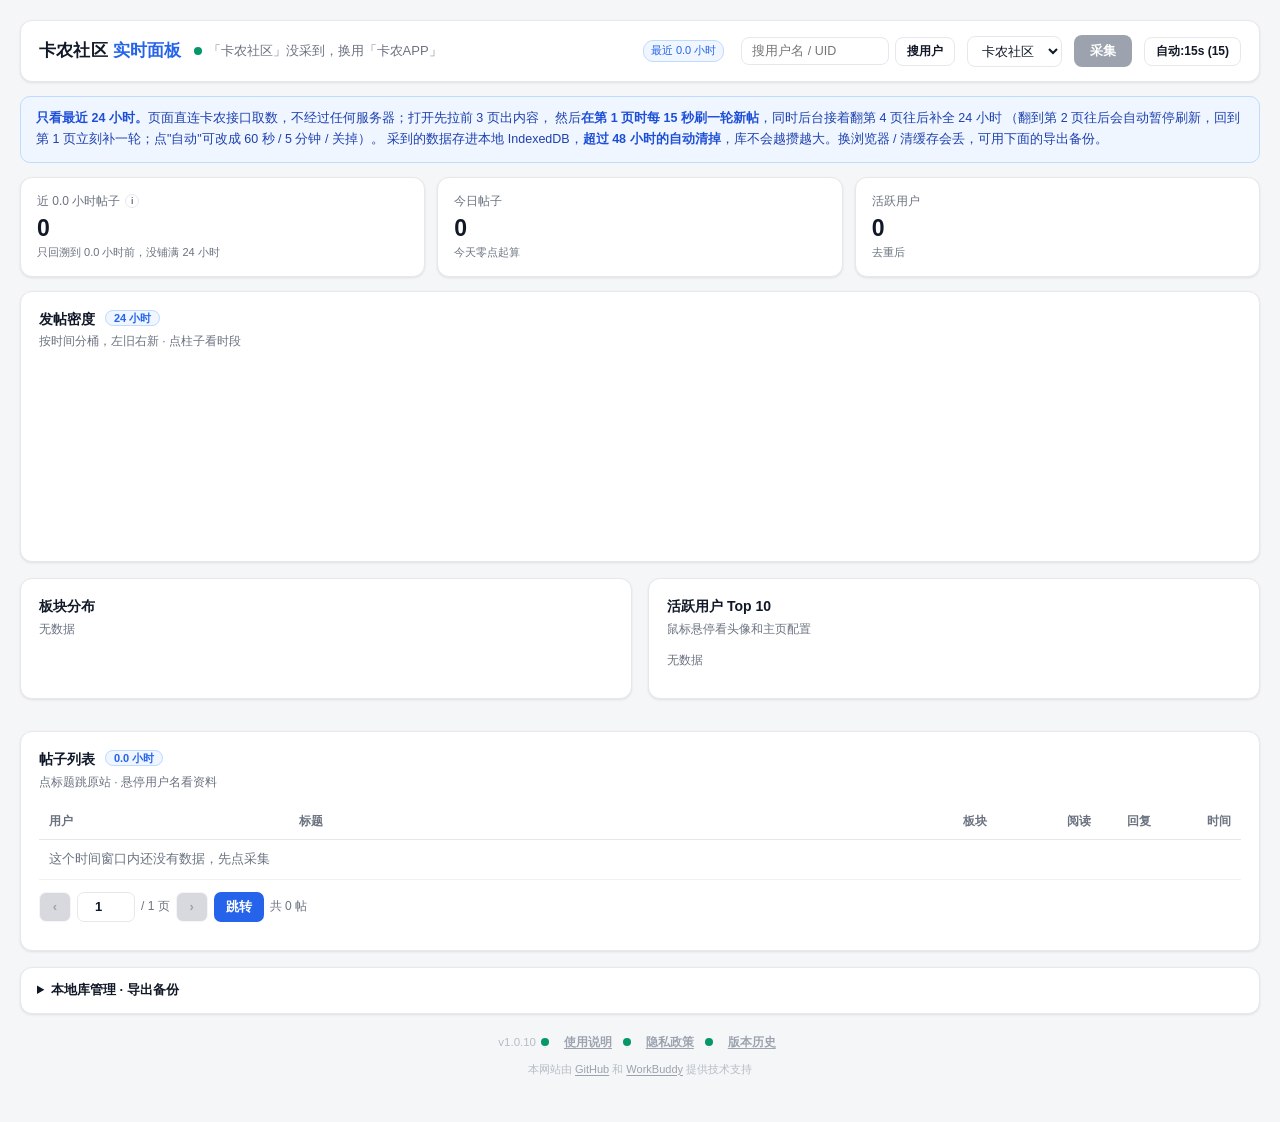
==== commit 93e6c996: "v1.0.10: 修复已知问题(去掉发往卡农服务器的 Referer)" ====
--- a/index.html
+++ b/index.html
@@ -550,7 +550,7 @@
 <div id="msk"></div>
 <div id="pop"></div>
 <footer class="foot">
-  <div class="fl"><span class="ver">v1.0.9</span><span class="dot">·</span>
+  <div class="fl"><span class="ver">v1.0.10</span><span class="dot">·</span>
   <button class="lk" id="btnHelp">使用说明</button><span class="dot">·</span>
   <button class="lk" id="btnPrivacy">隐私政策</button><span class="dot">·</span>
   <button class="lk" id="btnChangelog">版本历史</button></div>
@@ -784,8 +784,10 @@
 // 注意: 这里刻意**不设** user-agent。浏览器禁止 JS 改 UA(fetch 里写了也会被丢掉),
 // 所以请求天然带着访问者自己浏览器的 UA —— 手机上就是手机 UA, 电脑上就是电脑 UA。
 // 别去硬编码某个 UA: 那既写不进去, 也会让所有人的请求长得一模一样。
+// 不向卡农服务器暴露本站地址: 实测该接口不校验 referer, 空值照常返回数据。
+// Referer 是浏览器自动加的受保护头, JS 写不进 headers, 只能用 referrerPolicy 关掉。
 async function getJSON(url){
-  const r = await fetch(url, {headers:{accept:"application/json"}, cache:"no-store"});
+  const r = await fetch(url, {headers:{accept:"application/json"}, cache:"no-store", referrerPolicy:"no-referrer"});
   if (!r.ok) throw new Error("HTTP " + r.status);
   return r.json();
 }
@@ -1310,7 +1312,12 @@
 // 页脚的 v1.0.5 是写死在 HTML 里的(class="ver", 页脚那行), 升版本时三处一起动(版本号 / 这里 / CHANGELOG.md)。
 const CHANGELOG_HTML =
   '<h4>版本历史</h4>'
-+ '<p class="dim">当前 v1.0.9 · 修补与小功能递增最后一位，功能与界面级改动递增中间位</p>'
++ '<p class="dim">当前 v1.0.10 · 修补与小功能递增最后一位，功能与界面级改动递增中间位</p>'
+
++ '<h5>v1.0.10 · 2026-11-17</h5>'
++ '<ul>'
++ '<li>修复已知问题。</li>'
++ '</ul>'
 
 + '<h5>v1.0.9 · 2026-11-12</h5>'
 + '<ul>'
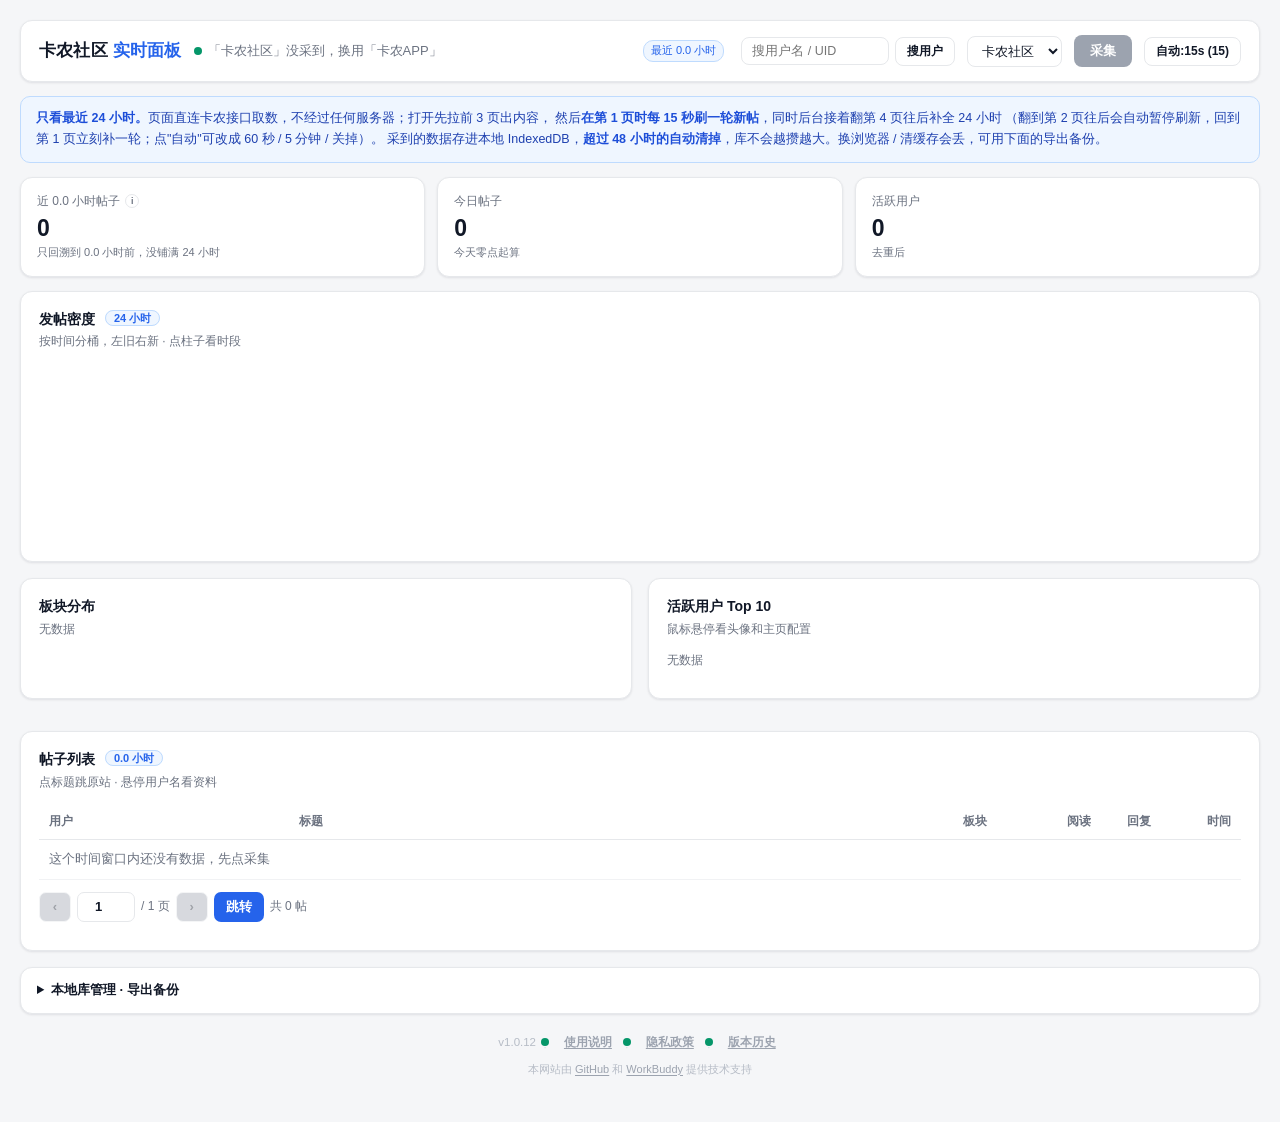
==== commit d6cb4369: "v1.0.12: 紧急修复2个已知问题(请求超时卡死 busy 锁死 + 服务器 step 上限降到 100 导致取不到数据, STEP 改 100/MAX_PAGE 60)" ====
--- a/index.html
+++ b/index.html
@@ -550,7 +550,7 @@
 <div id="msk"></div>
 <div id="pop"></div>
 <footer class="foot">
-  <div class="fl"><span class="ver">v1.0.10</span><span class="dot">·</span>
+  <div class="fl"><span class="ver">v1.0.12</span><span class="dot">·</span>
   <button class="lk" id="btnHelp">使用说明</button><span class="dot">·</span>
   <button class="lk" id="btnPrivacy">隐私政策</button><span class="dot">·</span>
   <button class="lk" id="btnChangelog">版本历史</button></div>
@@ -583,8 +583,9 @@
 "use strict";
 
 const FID_NAMES = {"169":"羊毛交流","282":"羊毛专区","285":"老哥生活"};
-// 实测: step 越大反而拿得越少(step=500 时第 4 页就空), 200 是稳定值
-const STEP = 200;
+// 实测: 服务器 2026-11-17 起把上限降到约 100 —— step>=150 全部返回空列表(code 仍是 100),
+// step=100 稳定；step 再大反而拿得越少。所以固定用 100。
+const STEP = 100;
 const PAGE_SIZE = 20;
 const DB_NAME = "kanong-direct";
 const DB_VER = 1;
@@ -594,7 +595,7 @@
 const WIN_H   = 24;          // 统计窗口(小时), 固定
 const GOAL_H  = 24;          // 采集目标: 回溯到 24 小时前就停
 const KEEP_H  = 48;          // 库里最多留这么久, 超了自动删(库恒定几百 KB)
-const MAX_PAGE = 40;         // 单次采集最多翻多少页, 防失控
+const MAX_PAGE = 60;         // 单次采集最多翻多少页, 防失控(step=100 时要翻更多页才够 24 小时)
 const FRESH_PAGE = 3;        // 快刷只翻前几页: 新帖都在最前面, 不用往下找
 const AUTO_STEPS = [15000, 60000, 300000, 0];   // 自动档位: 15s -> 60s -> 5min -> 关
 
@@ -786,10 +787,24 @@
 // 别去硬编码某个 UA: 那既写不进去, 也会让所有人的请求长得一模一样。
 // 不向卡农服务器暴露本站地址: 实测该接口不校验 referer, 空值照常返回数据。
 // Referer 是浏览器自动加的受保护头, JS 写不进 headers, 只能用 referrerPolicy 关掉。
+// 请求超时: 服务器卡住时 fetch 会一直挂起, 没有超时的话 collect() 会永远停在
+// await 上, busy 锁死、finally 走不到 —— 服务器恢复了页面也再刷不动(实测)。
+// 超时 abort 后抛错, collect 的 catch/finally 正常收尾, 下一轮定时器自动重来。
+const REQ_TIMEOUT = 12000;
 async function getJSON(url){
-  const r = await fetch(url, {headers:{accept:"application/json"}, cache:"no-store", referrerPolicy:"no-referrer"});
-  if (!r.ok) throw new Error("HTTP " + r.status);
-  return r.json();
+  const ctl = typeof AbortController !== "undefined" ? new AbortController() : null;
+  const timer = ctl ? setTimeout(() => ctl.abort(), REQ_TIMEOUT) : null;
+  try{
+    const r = await fetch(url, {headers:{accept:"application/json"}, cache:"no-store",
+      referrerPolicy:"no-referrer", signal:ctl ? ctl.signal : undefined});
+    if (!r.ok) throw new Error("HTTP " + r.status);
+    return await r.json();
+  }catch(e){
+    if (e && e.name === "AbortError") throw new Error("请求超时（" + (REQ_TIMEOUT/1000) + " 秒）");
+    throw e;
+  }finally{
+    if (timer) clearTimeout(timer);
+  }
 }
 
 // deep=true  补全 24 小时(翻到够老为止, 十几页)
@@ -812,7 +827,7 @@
   // pull() 里读的就是这两个变量 —— 换成备用端时只要重新赋值, 不用重建闭包
   let host = feeds[0].host, cat = feeds[0].cat, feedName = feeds[0].name;
   const seen = new Set(curPosts().map(p => p.id));
-  // 翻到"最老一条早于 24 小时前"就停 —— 一天约 1600~3000 帖, step=200 大概 8~15 页
+  // 翻到"最老一条早于 24 小时前"就停 —— 一天约 1600~3000 帖, step=100 大概 16~30 页
   const goalLo = Date.now()/1000 - GOAL_H*3600;
   // 快刷翻 1~FRESH_PAGE(新帖都在最前面); 补全从 FRESH_PAGE+1 接上, 不重复翻前几页
   // 库是空的(刚清过 / 第一次用)时必须从第 1 页起 —— "跳过前 FRESH_PAGE 页"是按
@@ -838,8 +853,8 @@
     try{
       list = (await getJSON(url)).list || [];
     }catch(e){
-      // 抖一下就断一页太可惜: 一页 200 条, 中途断一次整个 24 小时就铺不满,
-      // 库里只剩整页 × 页数(1800 / 2000…)。隔半秒重试一次再决定放弃。
+      // 抖一下就断一页太可惜: 一页 100 条, 中途断一次整个 24 小时就铺不满,
+      // 库里只剩整页 × 页数(1700 / 1800…)。隔半秒重试一次再决定放弃。
       try{
         await new Promise(r => setTimeout(r, 600));
         list = (await getJSON(url)).list || [];
@@ -849,7 +864,7 @@
       }
     }
     // 接口偶发返回**空列表**(HTTP 200、list 为 []), 不是真到底 —— 实测连续翻页时
-    // 十来页里会遇到一两次, 单独重请求同一页又能拿到 200 条。以前直接当"到底"退出,
+    // 十来页里会遇到一两次, 单独重请求同一页又能拿到 100 条。以前直接当"到底"退出,
     // 于是只采 4~5 页(800~1000 条), 24 小时永远铺不满, 数字也就忽高忽低。
     // 空的时候重试一次再判定, 重试仍空才是真的到底。
     if (!list.length){
@@ -916,7 +931,7 @@
             pendingFresh = false;
             // 补全途中插空刷: 第一次 FRESH_PAGE 页(接齐开头攒下的新帖), 之后每次 1 页。
             // 补全本身正往下翻十几页, 每轮再刷 3 页 = 同一批帖翻两遍, 拖慢补全;
-            // 15 秒最多几十条新帖, 1 页(200 条)足够兜住。
+            // 15 秒最多几十条新帖, 1 页(100 条)足够兜住。
             await burst(burstUsed ? 1 : FRESH_PAGE);
             burstUsed++;
           }
@@ -967,18 +982,18 @@
 // 所以库必须共享: 按端过滤会让另一端攒的数据"凭空消失"(改过一次, 别再改回去)。
 // 切端只是换个 cat_id 采集, 采到的都进同一个库, 按 id 去重。
 function curPosts(){ return ALL; }
-// 窗口固定 24 小时, 不提供切换 —— 接口最多回溯约 5 天(=50 页 × step200, 约 3 分钟),
+// 窗口固定 24 小时, 不提供切换 —— 接口最多回溯约 5 天(=50 页 × step100, 约 3 分钟),
 // 7 天拿不到, 与其给个点不动的按钮不如不做
 function applyWindow(){
   const lo = Date.now()/1000 - WIN_H*3600;
   VIEW = curPosts().filter(p => p.publish_time >= lo);
-  // 库里最老那条的年龄 = 实际铺了多久。采集是整页(200 条)往下翻、够 24 小时才停,
+  // 库里最老那条的年龄 = 实际铺了多久。采集是整页(100 条)往下翻、够 24 小时才停,
   // 中途断一页(请求失败或接口到底)就只翻到那儿 —— 这时 VIEW 里是"库里全部",
-  // 条数正好是 200 的整数倍(1800 / 2000…), 看着像被截断了。
+  // 条数正好是 100 的整数倍(1900 / 2000…), 看着像被截断了。
   // 数字是真的, 但窗口没铺满, 不能照常说 24 小时。
   const old = VIEW.length ? VIEW[VIEW.length - 1].publish_time : 0;  // VIEW 倒序, 最后一条最老
   coverH = old ? (Date.now()/1000 - old) / 3600 : 0;
-  const full = coverH >= 23.5;                    // 差半小时以内算铺满(一页 200 条的粒度)
+  const full = coverH >= 23.5;                    // 差半小时以内算铺满(一页 100 条的粒度)
   $("tsTag").textContent  = full ? "最近 24 小时" : ("最近 " + coverH.toFixed(1) + " 小时");
   $("listTag").textContent = full ? "24 小时" : (coverH.toFixed(1) + " 小时");
 }
@@ -1019,7 +1034,7 @@
     users = us.size;
   }
   // 只留这三个: 总阅读 / 数据跨度 / 板块数 用户不要, 已删
-  // 没铺满 24 小时时把实际跨度写出来 —— 否则用户看 1800 / 2000 这种整页数会以为漏了数据
+  // 没铺满 24 小时时把实际跨度写出来 —— 否则用户看 1900 / 2000 这种整页数会以为漏了数据
   const full = coverH >= 23.5;
   const cards = [
     [full ? "24 小时帖子" : ("近 " + coverH.toFixed(1) + " 小时帖子"), n.toLocaleString(),
@@ -1312,7 +1327,17 @@
 // 页脚的 v1.0.5 是写死在 HTML 里的(class="ver", 页脚那行), 升版本时三处一起动(版本号 / 这里 / CHANGELOG.md)。
 const CHANGELOG_HTML =
   '<h4>版本历史</h4>'
-+ '<p class="dim">当前 v1.0.10 · 修补与小功能递增最后一位，功能与界面级改动递增中间位</p>'
++ '<p class="dim">当前 v1.0.12 · 修补与小功能递增最后一位，功能与界面级改动递增中间位</p>'
+
++ '<h5>v1.0.12 · 2026-11-17</h5>'
++ '<ul>'
++ '<li>紧急修复2个已知问题。</li>'
++ '</ul>'
+
++ '<h5>v1.0.11 · 2026-11-17</h5>'
++ '<ul>'
++ '<li>修复已知问题。</li>'
++ '</ul>'
 
 + '<h5>v1.0.10 · 2026-11-17</h5>'
 + '<ul>'
@@ -1321,119 +1346,60 @@
 
 + '<h5>v1.0.9 · 2026-11-12</h5>'
 + '<ul>'
-+ '<li>提速：<b>补全 24 小时途中插空快刷，改为第一次 3 页、之后每次只 1 页</b>。'
-+ '好几天没打开时补全要走十几页几十秒，其间每 15 秒还插一轮 3 页快刷 —— '
-+ '快刷那几页和补全往下翻的是同一批接口，等于重复劳动，拖慢补全。'
-+ '15 秒内的new帖几十条，1 页(200 条)足够兜住。补全结束后恢复正常 3 页。</li>'
++ '<li>补全 24 小时途中插空快刷：第一次 3 页，之后每次 1 页，补全结束恢复 3 页。</li>'
 + '</ul>'
 
 + '<h5>v1.0.8 · 2026-10-15</h5>'
 + '<ul>'
-+ '<li>修复：<b>翻页时接口偶发返回空列表</b>，会让 24 小时采不满。接口有时回 HTTP 200 但'
-+ '列表是空的（连续翻十几页会遇到一两次，单独重请求同一页又正常）。以前直接当成'
-+ '「翻到底了」就退出，于是只采 4~5 页（800~1000 条），帖子数也跟着忽高忽低。'
-+ '现在空列表会<b>隔 0.6 秒重试一次</b>，仍空才算到底。</li>'
++ '<li>修复接口偶发返回空列表导致 24 小时采不满：空列表重试一次再判定到底。</li>'
 + '</ul>'
 
 + '<h5>v1.0.7 · 2026-10-12</h5>'
 + '<ul>'
-+ '<li><b>没采满 24 小时时会说清楚</b>。采集是<b>整页（200 条）往下翻</b>、够 24 小时才停 ——'
-+ '中途断一页（请求失败）就只翻到那儿，库里正好是 200 的整数倍（1800 / 2000…），'
-+ '看着像被截断了。现在状态栏、KPI、列表标签都会改成<b>实际回溯到的小时数</b>'
-+ '（例如「近 7.2 小时内 800 帖 · 只回溯到 7.2 小时，没铺满」）。</li>'
-+ '<li>翻页失败<b>会自动重试一次</b>（隔 0.6 秒），减少因为抖一下就少采一整页的情况。</li>'
-+ '<li>修复：<b>清空本地库后采不全</b>。补全的起点是第 4 页（按「快刷已经采过前 3 页」推出来的），'
-+ '库一空这个前提就不成立 —— 从中间开始采，最新的几百条会整个漏掉，而且补全只看'
-+ '「够不够 24 小时」，永远不会回头补前几页。现在库空时从第 1 页起。</li>'
-+ '<li>清空本地库后<b>自动重采一遍</b>（以前只清不采，之后只剩每 15 秒翻前 3 页的快刷，'
-+ '库会一直停在 600 条补不满 24 小时）。</li>'
++ '<li>没铺满 24 小时时，状态栏 / KPI / 标签改显示实际回溯跨度。</li>'
++ '<li>翻页失败自动重试一次；清空本地库后自动重采，且从第一页起。</li>'
++ '<li>新增「24 小时帖子」数字口径说明（ⓘ 按钮）。</li>'
 + '</ul>'
 
 + '<h5>v1.0.6 · 2026-10-12</h5>'
 + '<ul>'
-+ '<li><b>视频能看了</b>：带视频的帖子以前只显示一张封面图，点开还是那张图，视频整个不见。'
-+ '现在列表缩略图上盖一个<b>播放三角</b>，点开<b>直接播视频</b>（跟图片一样能左右翻）；'
-+ '点「全文」看到的正文里，视频也正常显示了。视频都是<b>点了才加载</b>，不会一进页面就拖几兆流量。</li>'
-+ '<li><b>回复能刷出新的了</b>：以前评论拉过一次就永久缓存 —— 面板刷新出新的回复数，'
-+ '点进去还是最早那几页。现在评论缓存 <b>60 秒</b>过期，而且帖子的回复数跟上次不一样（说明有新回复）'
-+ '就整篇丢掉重新拉。</li>'
-+ '<li>回复弹窗的信息行多了个 <b>「刷新」</b>，随时可以手动重拉一次。</li>'
-+ '<li>回复是<b>按楼层正序</b>排的（跟论坛一致），新回复在后面，页数多的话要往下翻。</li>'
++ '<li>视频可播放：列表缩略图有播放三角，点击灯箱直播，全文里的视频正常显示，点了才加载。</li>'
++ '<li>回复缓存 60 秒过期，回复数变化时自动重拉；回复弹窗新增「刷新」按钮。</li>'
 + '</ul>'
 
 + '<h5>v1.0.5 · 2026-10-08</h5>'
 + '<ul>'
-+ '<li>顶部「来源」下拉改为<b>只管搜用户和个人资料</b>，三个来源都能选；<b>采集不再跟随它</b>。</li>'
-+ '<li>采集改为<b>主备序列</b>：默认卡农社区（<code>cat_id=7</code>），采不到自动换备用端卡农APP'
-+ '（<code>cat_id=27</code>）；状态栏标明本轮实际用的来源。</li>'
-+ '<li><b>卡农之家只查询、不采集</b>：该端翻页特别浅（约 100 帖/小时），'
-+ '补全 24 小时要一百多页。</li>'
-+ '<li>资料卡的来源切换改为<b>圆圈单选</b>，三个来源一次列全，点一下直达'
-+ '（以前只给「下一个」，换到第三个要连点两下）；去掉前面「资料来源」四个字。</li>'
-+ '<li>资料缓存按<b>「端 + UID」</b>存：换个端查完再切回来<b>直接命中缓存，不再重复请求</b>'
-+ '（以前按 UID 存，两端数据会互相覆盖，切回来显示的其实是上一个端的）。</li>'
-+ '<li>修复：<b>切换来源时头像不跟着换</b>。资料框以前读的是按 UID 缓存的头像，'
-+ '跟端无关，切了来源头像还是旧端那张；现在改为直接用当前这一端返回的头像地址。</li>'
-+ '<li>页脚新增<b>「使用说明」</b>弹窗，汇总看帖 / 搜用户 / 查资料 / 采集来源 / 本地库的实际行为。</li>'
-+ '<li>换下拉不再重新采集，只清资料类缓存并提示影响范围。</li>'
++ '<li>顶部「来源」下拉只管搜用户和资料卡；采集改为主备序列，卡农之家只查询不采集。</li>'
++ '<li>资料卡来源切换改圆圈单选，缓存按「端 + UID」存；修复切换来源头像不跟着换。</li>'
++ '<li>页脚新增「使用说明」。</li>'
 + '</ul>'
 
 + '<h5>v1.0.4 · 2026-10-07 ~ 10-08</h5>'
 + '<ul>'
-+ '<li>新增<b>搜用户</b>：输入用户名按精确匹配检索，点击结果打开资料卡；输入 UID 直接打开资料卡。</li>'
-+ '<li>资料卡新增<b>封禁状态提示</b>：接口 <code>group_name</code> 返回处罚说明时，'
-+ '显示红色「该用户已被封禁」提示框，并附接口原文。</li>'
-+ '<li><b>列表列宽</b>调整：用户名列 172px 加宽至 250px，标题列占据剩余宽度；'
-+ '中等屏（641~1000px）用户名列收至 186px，避免标题被挤压。</li>'
-+ '<li><b>「回复 N」按钮</b>去掉自带的焦点框：点击后残留的蓝框易被误认为未点掉，'
-+ '悬停与聚焦改为下划线反馈。</li>'
-+ '<li><b>微信 / QQ 内置浏览器</b>不支持直接下载文件：命中时在导出按钮下方提示'
-+ '「右上角 ··· → 在浏览器打开」后重新导出，并拦下本次导出。</li>'
-+ '<li><b>请求标识</b>在手机端不再单行省略：默认截断两行，可点「展开」查看完整内容。</li>'
++ '<li>新增搜用户（用户名 / UID）、资料卡封禁状态提示。</li>'
++ '<li>微信 / QQ 内置浏览器给出导出提示；请求标识在手机端可展开查看全文。</li>'
 + '</ul>'
 
 + '<h5>v1.0.3 · 2026-10-07</h5>'
 + '<ul>'
-+ '<li>资料卡主页板块仅在不可见时展示：动态 / 荣誉 / 帖子统一为灰框，'
-+ '标注「仅粉丝可见」「仅自己可见」「已关闭」。</li>'
-+ '<li>锁主页与锁荣誉改为分别判定：主页依据 <code>userHomev3.privacy</code>，'
-+ '荣誉依据 <code>getUserInfo.is_privacy</code> 与 <code>msg</code>。</li>'
-+ '<li>锁主页提示改用灰框，与板块提示统一样式。</li>'
-+ '<li>不再显示板块条数：未登录时接口固定返回 3 条，条数不具备参考意义。</li>'
-+ '<li>不再依据 <code>role_des</code> 推断板块锁定状态，改由各板块接口独立判定。</li>'
-+ '<li>新增<b>读全文</b>：正文长于标题的帖子显示「全文」按钮，弹出窗口展示完整正文，'
-+ '配图支持灯箱查看与切换。</li>'
-+ '<li>信息流与全文弹窗中的<b>「回复 N」改为按钮</b>：点击打开回复弹窗并按需加载，'
-+ '滚动至底部自动翻页；回复中的用户名可打开资料卡。</li>'
++ '<li>资料卡权限板块统一灰框提示；锁主页与锁荣誉分别判定。</li>'
++ '<li>新增「读全文」弹窗（含配图灯箱）。</li>'
++ '<li>「回复 N」改为按钮，打开回复弹窗、滚动自动翻页。</li>'
 + '</ul>'
 
 + '<h5>v1.0.2 · 2026-10-06</h5>'
 + '<ul>'
-+ '<li>资料卡底部改为单行：左侧显示资料来源，右侧提供切换另一端查询的入口。</li>'
-+ '<li>「打开个人主页」按钮移回资料卡上方，并恢复原有样式。</li>'
-+ '<li>「个性签名」与「用户组」统一排版：标签左对齐，内容右对齐，长签名自动换行。</li>'
-+ '<li>PC 端帖子标题链接改为网页版地址 <code>www.51kanong.com/xyk-&lt;帖子ID&gt;-1.htm</code>，'
-+ '移动端保持原地址。</li>'
-+ '<li>页脚新增「隐私政策」入口。</li>'
-+ '<li>移除「本地库管理」中的重复隐私说明。</li>'
++ '<li>资料卡排版调整；PC 端标题链接改为网页版地址；页脚新增「隐私政策」。</li>'
 + '</ul>'
 
 + '<h5>v1.0.1 · 2026-10-06</h5>'
 + '<ul>'
-+ '<li>所选数据来源持久化至 localStorage，下次打开自动恢复。</li>'
-+ '<li>资料卡支持切换另一端查询；读取失败时同样可切换。</li>'
-+ '<li>分页器改为「‹ 页码 / 总页数 ›」，支持直接输入页码跳转。</li>'
-+ '<li>移除 CNAME：备案域名不再解析至 GitHub Pages。</li>'
++ '<li>数据来源持久化；资料卡支持切换另一端查询；分页器支持输入页码跳转。</li>'
 + '</ul>'
 
 + '<h5>v1.0.0 · 2026-10-06</h5>'
 + '<ul>'
-+ '<li>首个版本上线。</li>'
-+ '<li>浏览器直连采集，无需后端；打开即采集，先输出内容再补全 24 小时，随后自动刷新。</li>'
-+ '<li>顶部 KPI、发帖密度柱状图、活跃用户 Top10。</li>'
-+ '<li>帖子列表（用户 / 标题 / 板块 / 阅读 / 回复 / 时间），点击用户名查看资料卡。</li>'
-+ '<li>数据来源支持切换「卡农社区」与「卡农APP」两端。</li>'
-+ '<li>本地库存最近 48 小时，支持导出 / 导入 JSON 备份。</li>'
++ '<li>首个版本上线：浏览器直连采集、KPI / 发帖密度 / 活跃用户统计、帖子列表与资料卡、双来源切换、本地库导出导入 JSON。</li>'
 + '</ul>';
 
 // 页脚两篇文档共用一个宽版弹窗
@@ -1492,7 +1458,7 @@
 + '对不上很正常 —— 不是漏数据。</li>'
 + '<li>没做「已删除检测」是因为<b>接口分不出来</b>：帖子被删后详情接口仍返回 200，'
 + '但提示语跟「正在审核」是同一句，写「已删除」会误伤审核中的帖。</li>'
-+ '<li>数字是整页（每页 200 条）往下翻、够 24 小时才停的，所以库里总数常常是 200 的整数倍；'
++ '<li>数字是整页（每页 100 条）往下翻、够 24 小时才停的，所以库里总数常常是 100 的整数倍；'
 + '没铺满时卡片标题会写成<b>实际回溯的小时数</b>。</li>'
 + '</ul>'
 + '<p class="dim">库里最多留 48 小时，超了自动清，旧数据不会一直堆着。</p>';
